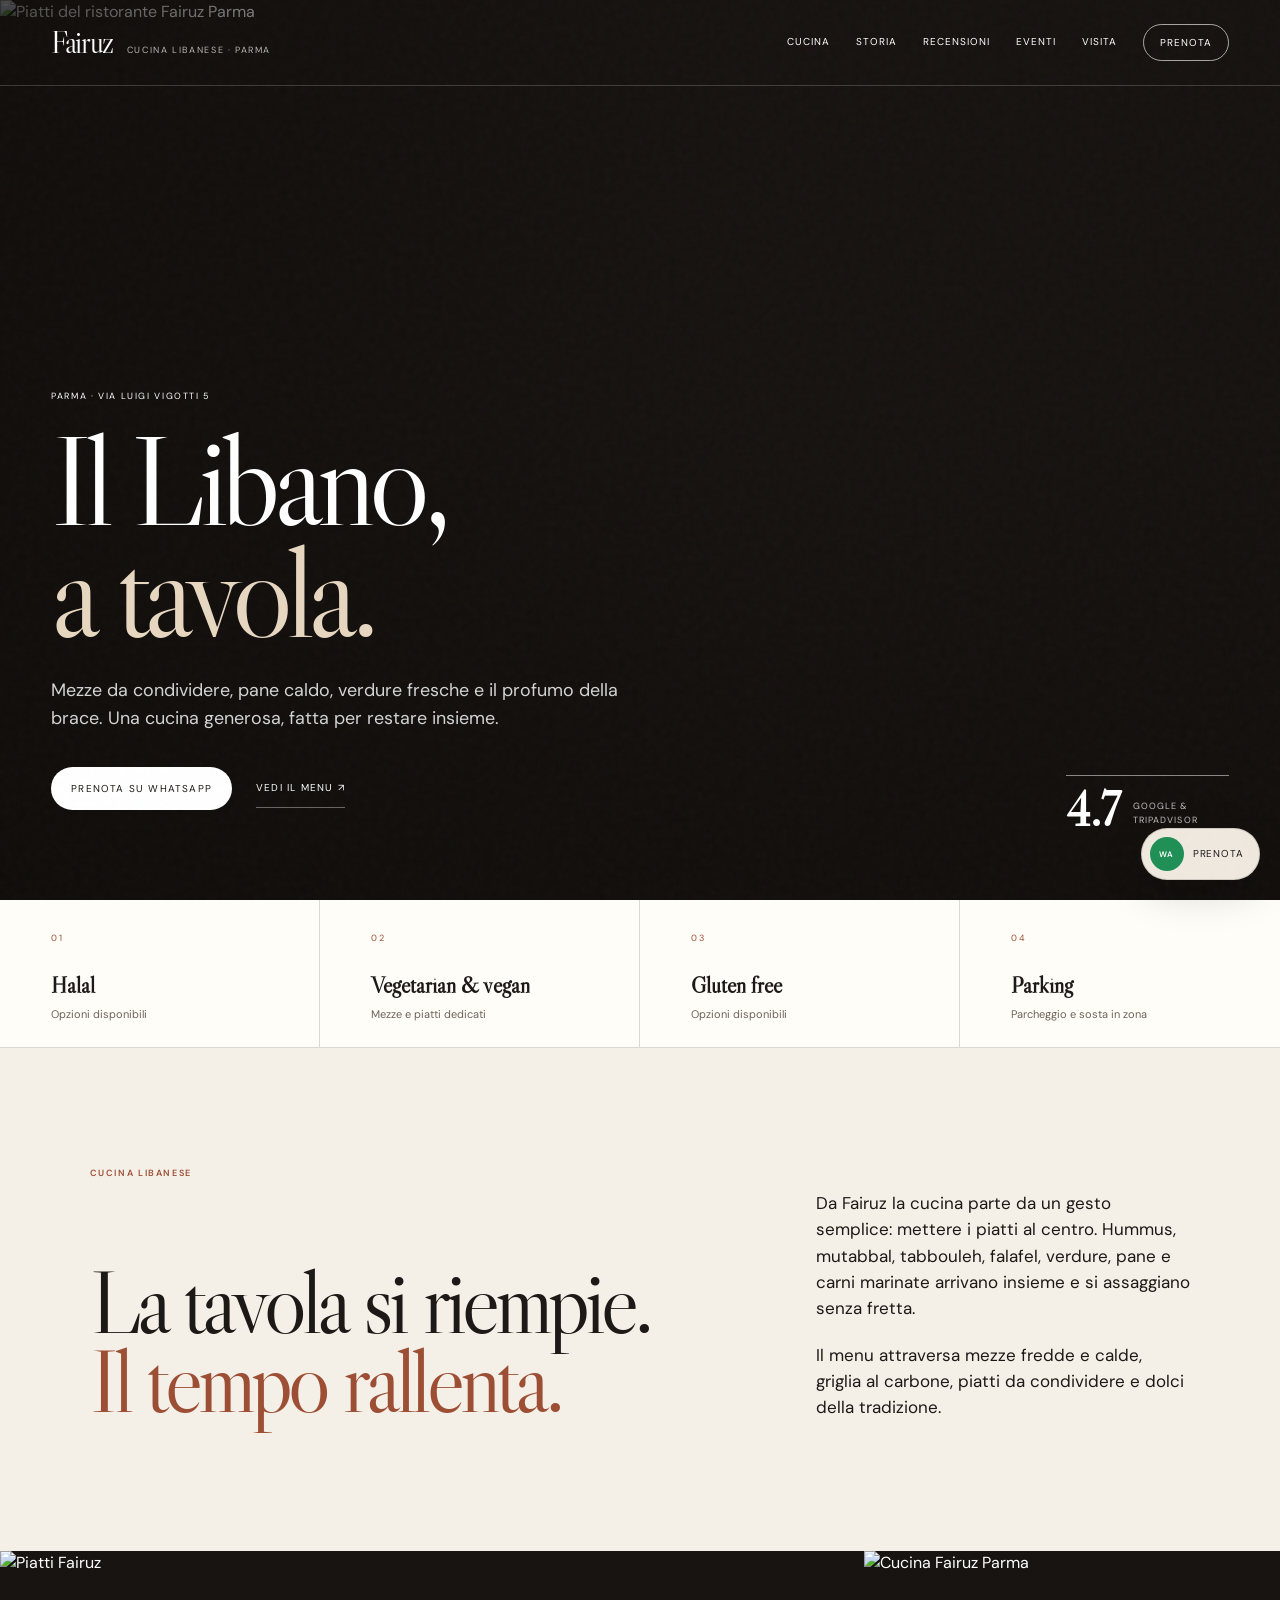
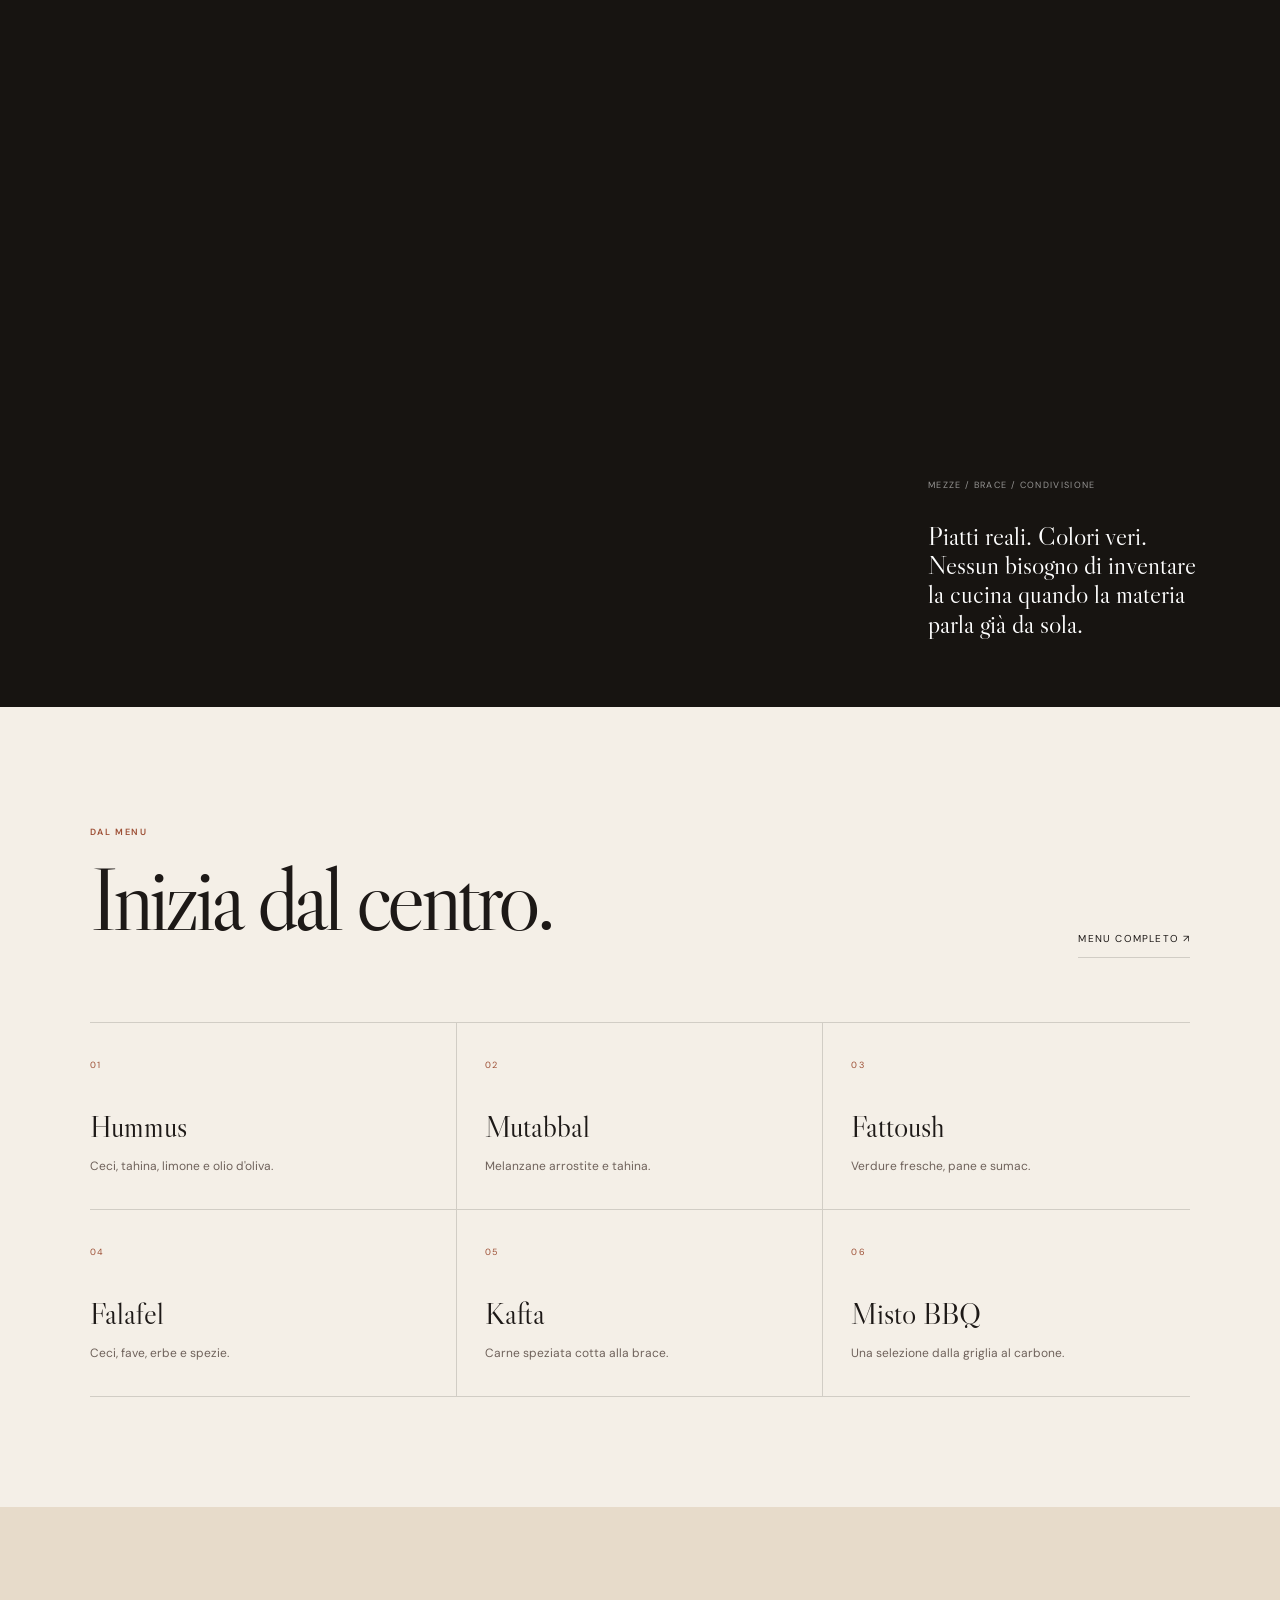
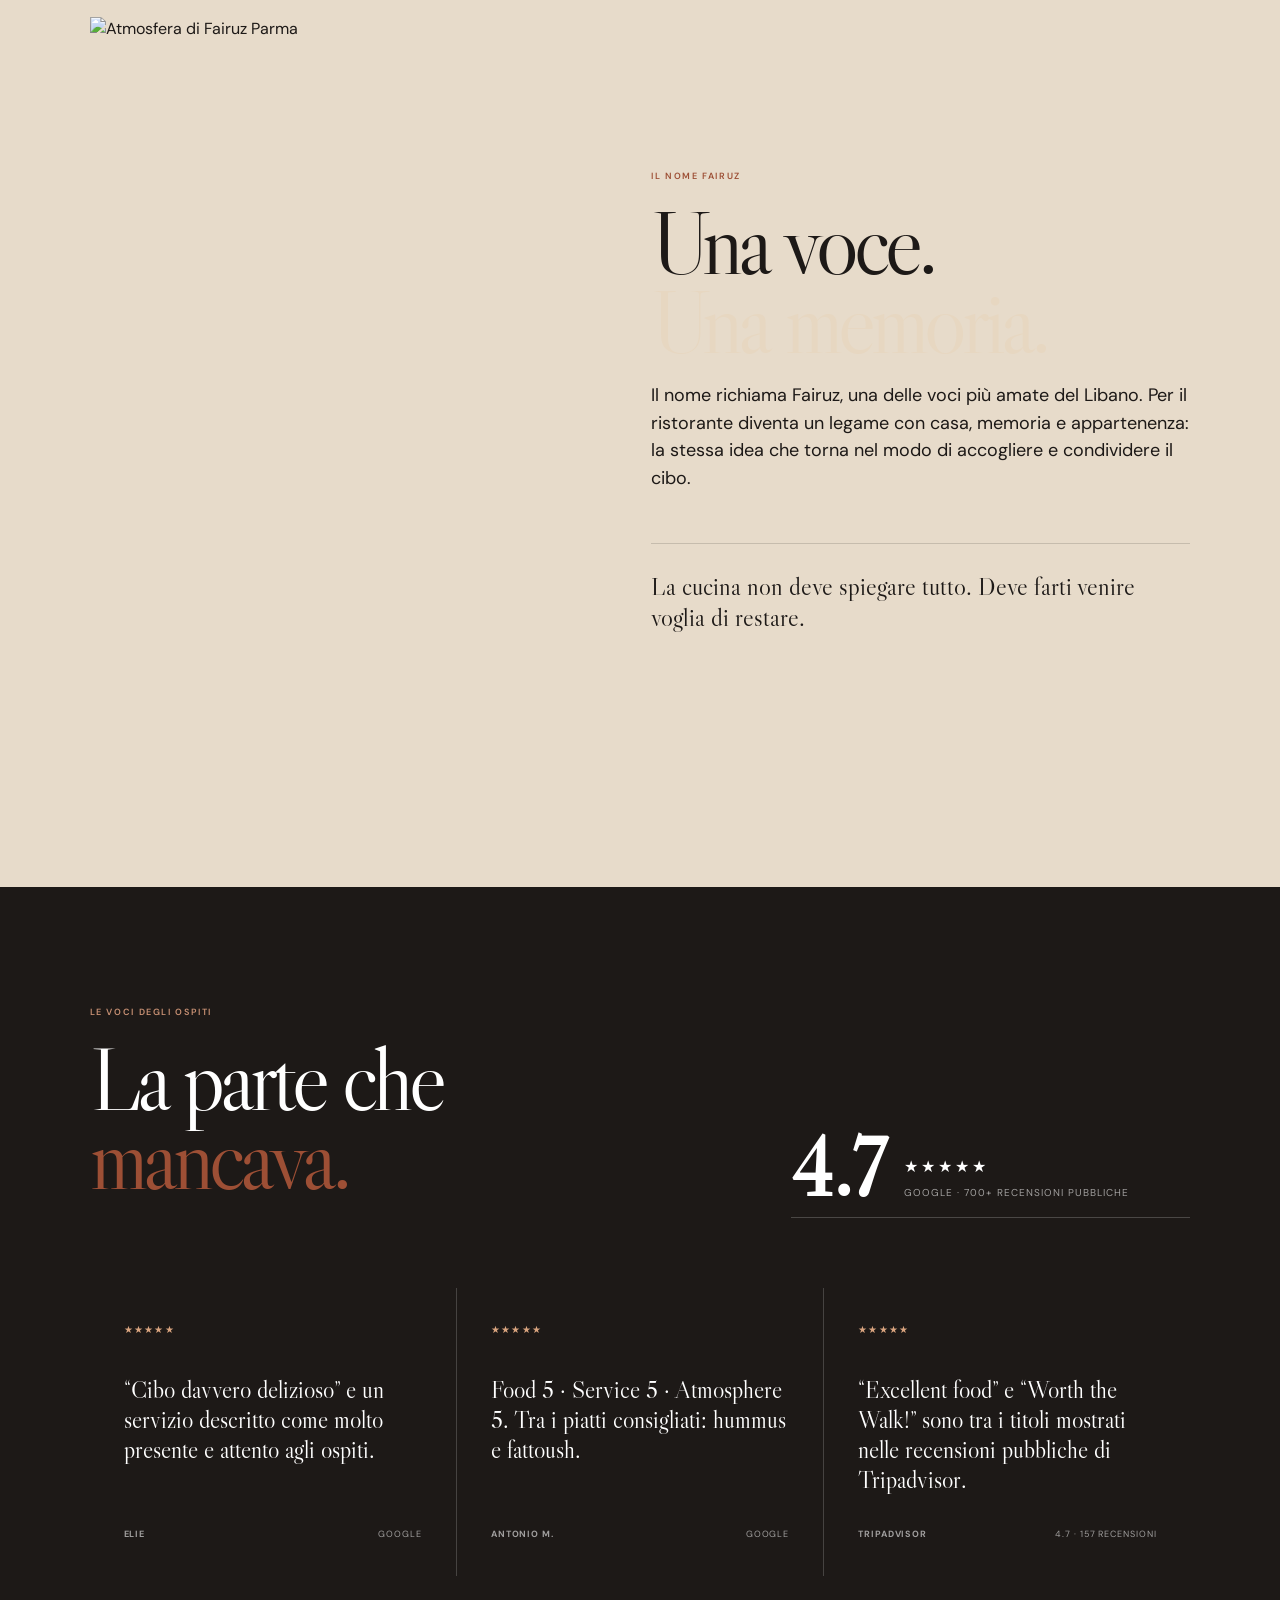
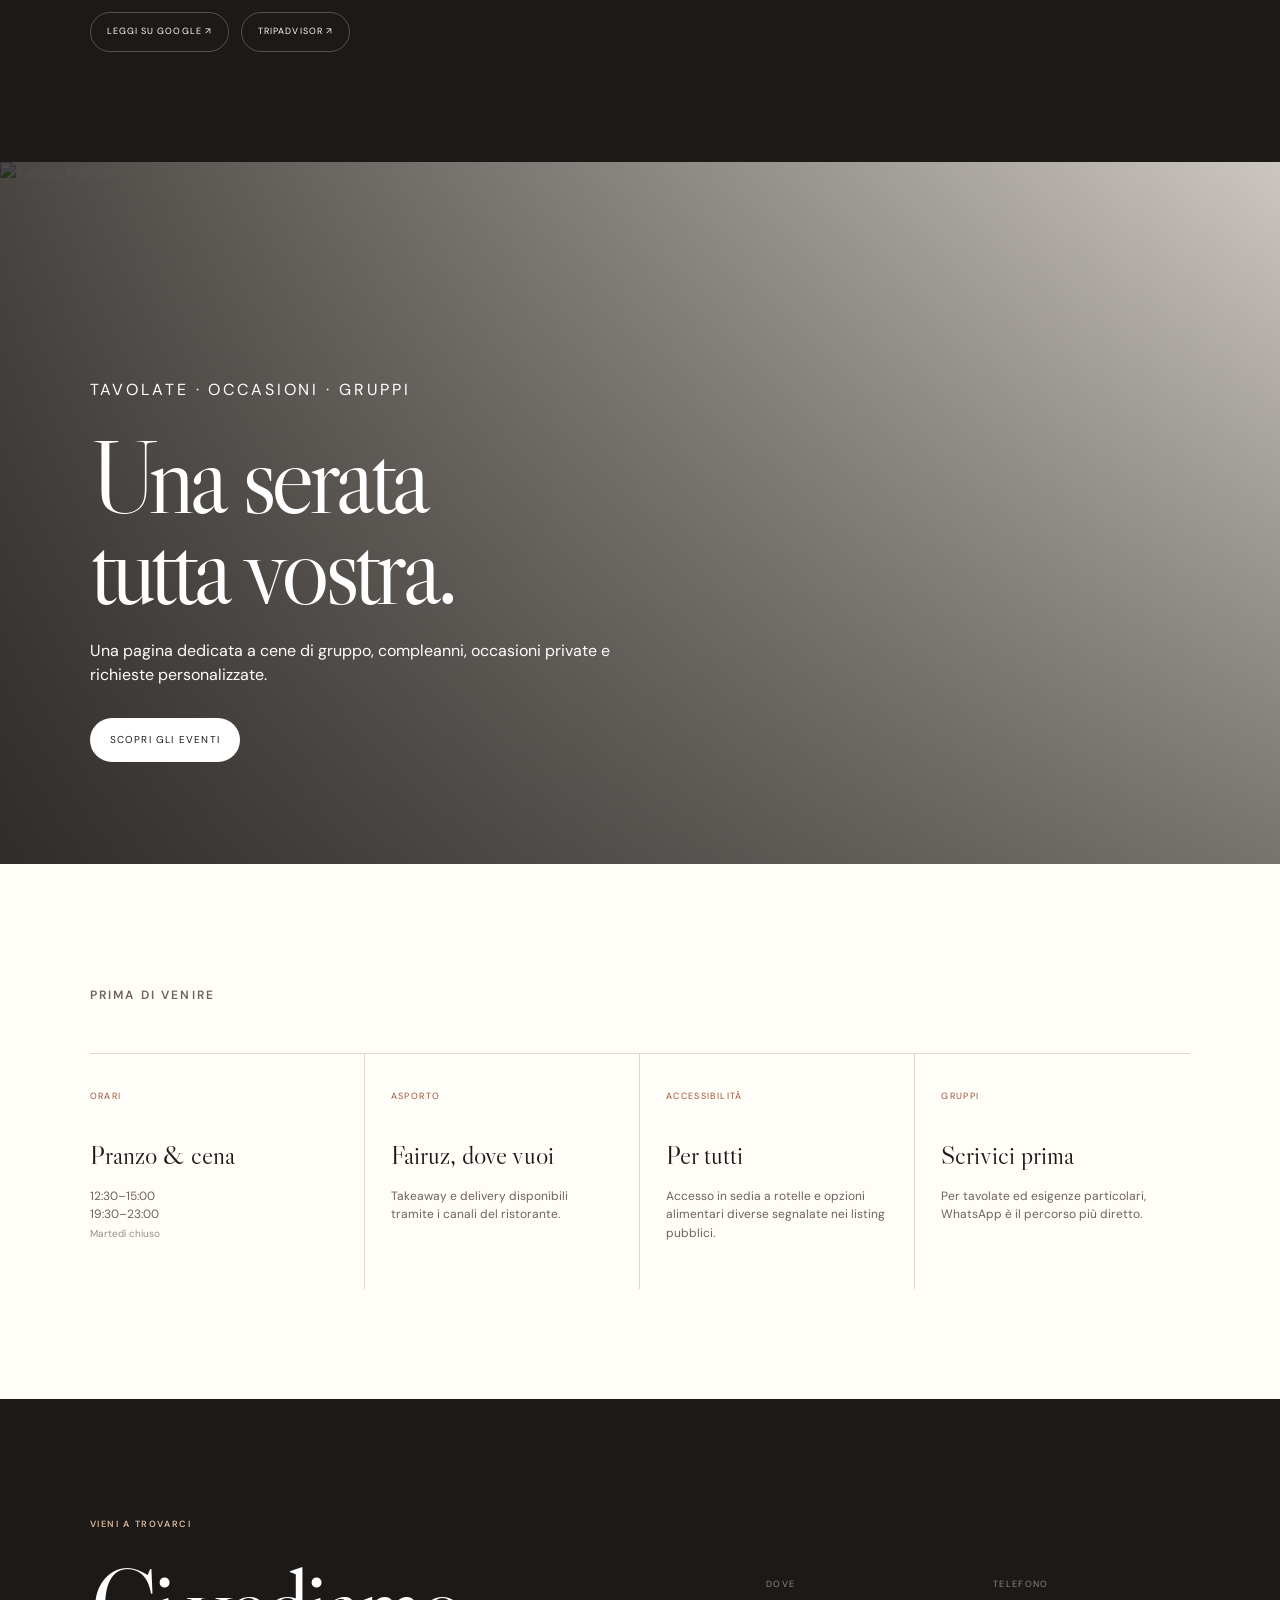
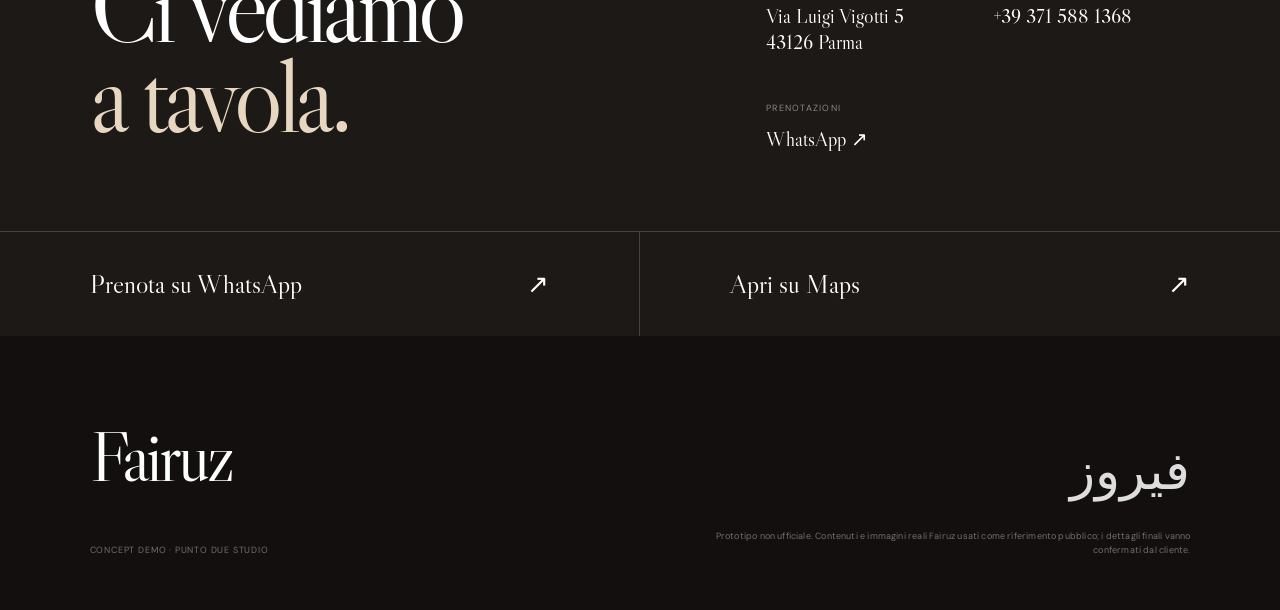
==== index.html @ 20b19a63 "Redesign Fairuz demo with real imagery, reviews and events" ====
<!doctype html>
<html lang="it">
<head>
  <meta charset="utf-8">
  <meta name="viewport" content="width=device-width, initial-scale=1">
  <meta name="theme-color" content="#1d1917">
  <meta name="description" content="Fairuz Parma — cucina libanese, mezze, griglia al carbone e ospitalità.">
  <title>Fairuz Parma — Cucina libanese</title>
  <link rel="preconnect" href="https://fonts.googleapis.com">
  <link rel="preconnect" href="https://fonts.gstatic.com" crossorigin>
  <link href="https://fonts.googleapis.com/css2?family=DM+Sans:wght@400;500;600&family=Libre+Caslon+Display&display=swap" rel="stylesheet">
  <link rel="stylesheet" href="styles.css">
</head>
<body>
  <div class="grain" aria-hidden="true"></div>

  <header class="site-header" id="top">
    <a class="brand" href="#top" aria-label="Fairuz Parma">
      <span class="brand-main">Fairuz</span>
      <span class="brand-sub">Cucina libanese · Parma</span>
    </a>
    <button class="menu-toggle" aria-label="Apri menu" aria-expanded="false"><span></span><span></span></button>
    <nav class="nav">
      <a href="#cucina">Cucina</a>
      <a href="#storia">Storia</a>
      <a href="#recensioni">Recensioni</a>
      <a href="events.html">Eventi</a>
      <a href="#visita">Visita</a>
      <a class="nav-cta" href="https://wa.me/393715881368?text=Ciao%20Fairuz%2C%20vorrei%20prenotare%20un%20tavolo." target="_blank" rel="noreferrer">Prenota</a>
    </nav>
  </header>

  <main>
    <section class="hero">
      <img class="hero-media" src="https://media.base44.com/images/public/user_6a6383826b1a44af8ee04fff/e6ecc8123_SPG202602_DSC9038.jpg" alt="Piatti del ristorante Fairuz Parma">
      <div class="hero-shade"></div>
      <div class="hero-content">
        <p class="eyebrow reveal">PARMA · VIA LUIGI VIGOTTI 5</p>
        <h1 class="reveal delay-1">Il Libano,<br><em>a tavola.</em></h1>
        <p class="hero-copy reveal delay-2">Mezze da condividere, pane caldo, verdure fresche e il profumo della brace. Una cucina generosa, fatta per restare insieme.</p>
        <div class="hero-actions reveal delay-3">
          <a class="button button-light" href="https://wa.me/393715881368?text=Ciao%20Fairuz%2C%20vorrei%20prenotare%20un%20tavolo." target="_blank" rel="noreferrer">Prenota su WhatsApp</a>
          <a class="text-link" href="https://menu.menumal.com/fairuz" target="_blank" rel="noreferrer">Vedi il menu <span>↗</span></a>
        </div>
      </div>
      <div class="hero-badge reveal delay-2">
        <strong>4.7</strong>
        <span>Google & Tripadvisor</span>
      </div>
    </section>

    <section class="quick-facts" aria-label="Informazioni rapide">
      <div><span class="fact-kicker">01</span><strong>Halal</strong><p>Opzioni disponibili</p></div>
      <div><span class="fact-kicker">02</span><strong>Vegetarian & vegan</strong><p>Mezze e piatti dedicati</p></div>
      <div><span class="fact-kicker">03</span><strong>Gluten free</strong><p>Opzioni disponibili</p></div>
      <div><span class="fact-kicker">04</span><strong>Parking</strong><p>Parcheggio e sosta in zona</p></div>
    </section>

    <section class="intro section" id="cucina">
      <p class="section-kicker reveal">CUCINA LIBANESE</p>
      <div class="intro-grid">
        <h2 class="reveal">La tavola si riempie.<br><em>Il tempo rallenta.</em></h2>
        <div class="body-copy reveal delay-1">
          <p>Da Fairuz la cucina parte da un gesto semplice: mettere i piatti al centro. Hummus, mutabbal, tabbouleh, falafel, verdure, pane e carni marinate arrivano insieme e si assaggiano senza fretta.</p>
          <p>Il menu attraversa mezze fredde e calde, griglia al carbone, piatti da condividere e dolci della tradizione.</p>
        </div>
      </div>
    </section>

    <section class="real-gallery">
      <figure class="gallery-large reveal"><img src="https://media.base44.com/images/public/6a747359c5a9167612449ea1/b9fe9fc3a__DSC0427copia.jpg/v1/fill/w_2048" alt="Piatti Fairuz" loading="lazy"></figure>
      <figure class="gallery-small reveal delay-1"><img src="https://media.base44.com/images/public/user_6a6383826b1a44af8ee04fff/991b0d781_SPG202602_DSC8549.jpg/v1/fill/w_2048" alt="Cucina Fairuz Parma" loading="lazy"></figure>
      <div class="gallery-copy reveal delay-2">
        <span>MEZZE / BRACE / CONDIVISIONE</span>
        <p>Piatti reali. Colori veri. Nessun bisogno di inventare la cucina quando la materia parla già da sola.</p>
      </div>
    </section>

    <section class="menu-preview section">
      <div class="section-head">
        <div>
          <p class="section-kicker reveal">DAL MENU</p>
          <h2 class="reveal">Inizia dal centro.</h2>
        </div>
        <a class="text-link dark reveal" href="https://menu.menumal.com/fairuz" target="_blank" rel="noreferrer">Menu completo <span>↗</span></a>
      </div>
      <div class="menu-grid reveal">
        <article><span>01</span><h3>Hummus</h3><p>Ceci, tahina, limone e olio d'oliva.</p></article>
        <article><span>02</span><h3>Mutabbal</h3><p>Melanzane arrostite e tahina.</p></article>
        <article><span>03</span><h3>Fattoush</h3><p>Verdure fresche, pane e sumac.</p></article>
        <article><span>04</span><h3>Falafel</h3><p>Ceci, fave, erbe e spezie.</p></article>
        <article><span>05</span><h3>Kafta</h3><p>Carne speziata cotta alla brace.</p></article>
        <article><span>06</span><h3>Misto BBQ</h3><p>Una selezione dalla griglia al carbone.</p></article>
      </div>
    </section>

    <section class="story section" id="storia">
      <div class="story-media reveal">
        <img src="https://media.base44.com/images/public/6a747359c5a9167612449ea1/d10f28a28__DSC0462copia.jpg/v1/fill/w_2048" alt="Atmosfera di Fairuz Parma" loading="lazy">
      </div>
      <div class="story-copy">
        <p class="section-kicker reveal">IL NOME FAIRUZ</p>
        <h2 class="reveal">Una voce.<br><em>Una memoria.</em></h2>
        <p class="reveal delay-1">Il nome richiama Fairuz, una delle voci più amate del Libano. Per il ristorante diventa un legame con casa, memoria e appartenenza: la stessa idea che torna nel modo di accogliere e condividere il cibo.</p>
        <blockquote class="reveal delay-2">La cucina non deve spiegare tutto. Deve farti venire voglia di restare.</blockquote>
      </div>
    </section>

    <section class="reviews section" id="recensioni">
      <div class="reviews-top">
        <div>
          <p class="section-kicker reveal">LE VOCI DEGLI OSPITI</p>
          <h2 class="reveal">La parte che<br><em>mancava.</em></h2>
        </div>
        <div class="rating-block reveal delay-1">
          <strong>4.7</strong>
          <div><span>★★★★★</span><p>Google · 700+ recensioni pubbliche</p></div>
        </div>
      </div>

      <div class="review-grid">
        <article class="review-card reveal">
          <div class="stars">★★★★★</div>
          <p>“Cibo davvero delizioso” e un servizio descritto come molto presente e attento agli ospiti.</p>
          <footer><strong>Elie</strong><span>Google</span></footer>
        </article>
        <article class="review-card reveal delay-1">
          <div class="stars">★★★★★</div>
          <p>Food 5 · Service 5 · Atmosphere 5. Tra i piatti consigliati: hummus e fattoush.</p>
          <footer><strong>Antonio M.</strong><span>Google</span></footer>
        </article>
        <article class="review-card reveal delay-2">
          <div class="stars">★★★★★</div>
          <p>“Excellent food” e “Worth the Walk!” sono tra i titoli mostrati nelle recensioni pubbliche di Tripadvisor.</p>
          <footer><strong>Tripadvisor</strong><span>4.7 · 157 recensioni</span></footer>
        </article>
      </div>

      <div class="reviews-links reveal">
        <a href="https://www.google.com/maps/search/?api=1&query=Fairuz+Parma" target="_blank" rel="noreferrer">Leggi su Google <span>↗</span></a>
        <a href="https://www.tripadvisor.com/Restaurant_Review-g187804-d23611904-Reviews-Fairuz_Parma-Parma_Province_of_Parma_Emilia_Romagna.html" target="_blank" rel="noreferrer">Tripadvisor <span>↗</span></a>
      </div>
    </section>

    <section class="events-teaser">
      <img src="https://media.base44.com/images/public/user_6a6383826b1a44af8ee04fff/df1202878_SPG202602_DSC8657.jpg/v1/fill/w_2048" alt="Tavola Fairuz" loading="lazy">
      <div class="events-overlay"></div>
      <div class="events-copy reveal">
        <p class="eyebrow">TAVOLATE · OCCASIONI · GRUPPI</p>
        <h2>Una serata<br>tutta vostra.</h2>
        <p>Una pagina dedicata a cene di gruppo, compleanni, occasioni private e richieste personalizzate.</p>
        <a class="button button-light" href="events.html">Scopri gli eventi</a>
      </div>
    </section>

    <section class="utility section">
      <p class="section-kicker reveal">PRIMA DI VENIRE</p>
      <div class="utility-grid">
        <article class="reveal"><span>ORARI</span><h3>Pranzo & cena</h3><p>12:30–15:00<br>19:30–23:00<br><small>Martedì chiuso</small></p></article>
        <article class="reveal delay-1"><span>ASPORTO</span><h3>Fairuz, dove vuoi</h3><p>Takeaway e delivery disponibili tramite i canali del ristorante.</p></article>
        <article class="reveal delay-2"><span>ACCESSIBILITÀ</span><h3>Per tutti</h3><p>Accesso in sedia a rotelle e opzioni alimentari diverse segnalate nei listing pubblici.</p></article>
        <article class="reveal delay-3"><span>GRUPPI</span><h3>Scrivici prima</h3><p>Per tavolate ed esigenze particolari, WhatsApp è il percorso più diretto.</p></article>
      </div>
    </section>

    <section class="visit" id="visita">
      <div class="visit-top section">
        <p class="section-kicker light reveal">VIENI A TROVARCI</p>
        <div class="visit-grid">
          <h2 class="reveal">Ci vediamo<br><em>a tavola.</em></h2>
          <div class="visit-details reveal delay-1">
            <div><span>DOVE</span><p>Via Luigi Vigotti 5<br>43126 Parma</p></div>
            <div><span>TELEFONO</span><p><a href="tel:+393715881368">+39 371 588 1368</a></p></div>
            <div><span>PRENOTAZIONI</span><p><a href="https://wa.me/393715881368?text=Ciao%20Fairuz%2C%20vorrei%20prenotare%20un%20tavolo." target="_blank" rel="noreferrer">WhatsApp ↗</a></p></div>
          </div>
        </div>
      </div>
      <div class="visit-actions">
        <a href="https://wa.me/393715881368?text=Ciao%20Fairuz%2C%20vorrei%20prenotare%20un%20tavolo." target="_blank" rel="noreferrer"><span>Prenota su WhatsApp</span><span class="arrow">↗</span></a>
        <a href="https://www.google.com/maps/search/?api=1&query=Fairuz+Via+Luigi+Vigotti+5+Parma" target="_blank" rel="noreferrer"><span>Apri su Maps</span><span class="arrow">↗</span></a>
      </div>
    </section>
  </main>

  <footer class="footer">
    <div class="footer-brand">Fairuz</div>
    <div class="footer-arabic">فيروز</div>
    <p>Concept demo · Punto Due Studio</p>
    <p class="prototype-note">Prototipo non ufficiale. Contenuti e immagini reali Fairuz usati come riferimento pubblico; i dettagli finali vanno confermati dal cliente.</p>
  </footer>

  <a class="wa-float" href="https://wa.me/393715881368?text=Ciao%20Fairuz%2C%20vorrei%20prenotare%20un%20tavolo." target="_blank" rel="noreferrer" aria-label="Prenota su WhatsApp">
    <span class="wa-dot">WA</span><span>Prenota</span>
  </a>

  <script src="script.js"></script>
</body>
</html>
---- styles.css ----
:root{
  --ink:#1d1917;
  --ink-soft:#39312d;
  --paper:#f4efe7;
  --warm:#e7dbca;
  --clay:#9d4f35;
  --olive:#66705a;
  --white:#fffdf8;
  --line:rgba(29,25,23,.16);
  --serif:"Libre Caslon Display",Georgia,serif;
  --sans:"DM Sans",Arial,sans-serif
}
*{box-sizing:border-box}
html{scroll-behavior:smooth}
body{margin:0;background:var(--paper);color:var(--ink);font-family:var(--sans);font-size:16px;line-height:1.55;overflow-x:hidden}
a{color:inherit;text-decoration:none}
img{width:100%;display:block}
button{font:inherit}
::selection{background:var(--clay);color:#fff}
.grain{position:fixed;inset:0;pointer-events:none;z-index:99;opacity:.026;background-image:url("data:image/svg+xml,%3Csvg viewBox='0 0 150 150' xmlns='http://www.w3.org/2000/svg'%3E%3Cfilter id='n'%3E%3CfeTurbulence type='fractalNoise' baseFrequency='.85' numOctaves='4' stitchTiles='stitch'/%3E%3C/filter%3E%3Crect width='100%25' height='100%25' filter='url(%23n)'/%3E%3C/svg%3E")}
.site-header{position:absolute;top:0;left:0;right:0;z-index:30;height:86px;padding:0 4vw;display:flex;align-items:center;justify-content:space-between;color:#fff;border-bottom:1px solid rgba(255,255,255,.18);transition:.3s}
.site-header.scrolled{position:fixed;background:rgba(29,25,23,.94);backdrop-filter:blur(14px)}
.brand{display:flex;gap:14px;align-items:baseline}
.brand-main{font-family:var(--serif);font-size:31px;letter-spacing:-.045em}
.brand-sub,.eyebrow,.section-kicker,.fact-kicker{font-size:9px;text-transform:uppercase;letter-spacing:.18em}
.brand-sub{opacity:.7}
.nav{display:flex;gap:26px;align-items:center;font-size:10px;text-transform:uppercase;letter-spacing:.1em}
.nav a:not(.nav-cta){padding:8px 0;border-bottom:1px solid transparent}
.nav a:not(.nav-cta):hover{border-color:currentColor}
.nav-cta{border:1px solid rgba(255,255,255,.62);padding:10px 16px;border-radius:100px}
.nav-cta:hover{background:#fff;color:var(--ink)}
.menu-toggle{display:none;position:relative;width:40px;height:40px;border:0;background:none;color:#fff}
.menu-toggle span{position:absolute;left:9px;width:22px;height:1px;background:currentColor;transition:.25s}
.menu-toggle span:first-child{top:16px}.menu-toggle span:last-child{top:23px}
.hero,.event-hero{position:relative;min-height:100svh;color:#fff;overflow:hidden;display:flex;align-items:flex-end;background:#181412}
.hero-media{position:absolute;inset:0;width:100%;height:100%;object-fit:cover}
.hero-shade{position:absolute;inset:0;background:linear-gradient(90deg,rgba(15,12,10,.74),rgba(15,12,10,.15) 60%,rgba(15,12,10,.25)),linear-gradient(0deg,rgba(15,12,10,.58),transparent 55%)}
.hero-content{position:relative;z-index:2;padding:170px 4vw 10vh;max-width:900px}
.hero h1,.event-hero h1,.intro h2,.menu-preview h2,.story h2,.reviews h2,.events-copy h2,.visit h2,.event-intro h2{font-family:var(--serif);font-weight:400;letter-spacing:-.055em;line-height:.88;margin:20px 0}
.hero h1,.event-hero h1{font-size:clamp(72px,10vw,160px)}
.hero h1 em,.event-hero h1 em,.intro h2 em,.story h2 em,.reviews h2 em,.visit h2 em,.event-intro h2 em{font-style:normal;color:#e7d7c1}
.hero-copy{max-width:580px;font-size:clamp(17px,1.4vw,22px);color:rgba(255,255,255,.82);margin:28px 0 34px}
.hero-actions{display:flex;gap:24px;align-items:center}
.button{display:inline-flex;justify-content:center;align-items:center;padding:14px 20px;border-radius:100px;font-size:10px;text-transform:uppercase;letter-spacing:.12em}
.button-light{background:#fff;color:var(--ink)}
.text-link{font-size:10px;text-transform:uppercase;letter-spacing:.12em;border-bottom:1px solid rgba(255,255,255,.36);padding:11px 0}
.text-link.dark{border-color:var(--line)}
.hero-badge{position:absolute;z-index:3;right:4vw;bottom:8vh;display:flex;align-items:end;gap:12px;border-top:1px solid rgba(255,255,255,.5);padding-top:14px}
.hero-badge strong{font-family:var(--serif);font-size:48px;line-height:.8}.hero-badge span{font-size:9px;letter-spacing:.12em;text-transform:uppercase;max-width:96px;opacity:.75}
.quick-facts{display:grid;grid-template-columns:repeat(4,1fr);background:var(--white);border-bottom:1px solid var(--line)}
.quick-facts>div{padding:24px 4vw;border-right:1px solid var(--line)}
.quick-facts>div:last-child{border-right:0}
.quick-facts strong{display:block;font-family:var(--serif);font-size:22px;margin-top:20px}.quick-facts p{margin:3px 0 0;font-size:11px;color:#6e625a}
.fact-kicker{color:var(--clay)}
.section{padding:110px 7vw}
.section-kicker{color:var(--clay);font-weight:600}
.intro-grid{display:grid;grid-template-columns:1.25fr .75fr;gap:8vw;align-items:end}
.intro h2,.menu-preview h2,.story h2,.reviews h2,.event-intro h2{font-size:clamp(54px,7vw,108px)}
.intro h2 em,.reviews h2 em,.event-intro h2 em{color:var(--clay)}
.body-copy{max-width:510px;font-size:17px}.body-copy p{margin:0 0 20px}
.real-gallery{display:grid;grid-template-columns:1.35fr .65fr;background:#171411;color:#fff;min-height:84vh}
.real-gallery figure{margin:0;overflow:hidden}.real-gallery img{width:100%;height:100%;object-fit:cover}
.gallery-large{grid-row:1/3;min-height:84vh}.gallery-small{min-height:52vh}
.gallery-copy{padding:42px 5vw;align-self:end}.gallery-copy span{font-size:9px;letter-spacing:.15em;opacity:.55}.gallery-copy p{font-family:var(--serif);font-size:26px;line-height:1.12;max-width:480px}
.section-head{display:flex;justify-content:space-between;gap:40px;align-items:end}
.menu-grid{margin-top:64px;display:grid;grid-template-columns:repeat(3,1fr);border-top:1px solid var(--line)}
.menu-grid article{padding:28px 28px 34px 0;border-bottom:1px solid var(--line);border-right:1px solid var(--line)}
.menu-grid article:nth-child(3n+2),.menu-grid article:nth-child(3n+3){padding-left:28px}.menu-grid article:nth-child(3n){border-right:0}
.menu-grid span{font-size:9px;color:var(--clay);letter-spacing:.12em}.menu-grid h3{font-family:var(--serif);font-weight:400;font-size:30px;margin:28px 0 6px}.menu-grid p{font-size:12px;color:#6f625b;margin:0}
.story{background:var(--warm);display:grid;grid-template-columns:.92fr 1.08fr;gap:8vw;align-items:center}
.story-media{height:min(68vw,760px);overflow:hidden}.story-media img{height:100%;object-fit:cover}
.story-copy{max-width:620px}.story-copy>p:not(.section-kicker){font-size:18px}
.story blockquote{border-top:1px solid var(--line);padding-top:28px;margin:50px 0 0;font-family:var(--serif);font-size:25px;line-height:1.22}
.reviews{background:var(--ink);color:#fff}
.reviews .section-kicker{color:#c99174}.reviews-top{display:grid;grid-template-columns:1.2fr .8fr;gap:8vw;align-items:end}
.rating-block{display:flex;gap:18px;align-items:end;padding-bottom:16px;border-bottom:1px solid rgba(255,255,255,.2)}
.rating-block>strong{font-family:var(--serif);font-size:82px;line-height:.8}.rating-block span{letter-spacing:.18em}.rating-block p{margin:5px 0 0;font-size:10px;text-transform:uppercase;letter-spacing:.1em;opacity:.58}
.review-grid{margin-top:70px;display:grid;grid-template-columns:repeat(3,1fr);gap:1px;background:rgba(255,255,255,.18)}
.review-card{background:var(--ink);padding:34px;min-height:280px;display:flex;flex-direction:column}
.stars{font-size:10px;letter-spacing:.13em;color:#d9a47f}.review-card>p{font-family:var(--serif);font-size:24px;line-height:1.24;margin:38px 0 auto}.review-card footer{display:flex;justify-content:space-between;gap:16px;margin-top:34px;font-size:9px;text-transform:uppercase;letter-spacing:.1em;opacity:.58}
.reviews-links{display:flex;gap:12px;margin-top:36px}.reviews-links a{border:1px solid rgba(255,255,255,.24);padding:12px 16px;border-radius:100px;font-size:9px;text-transform:uppercase;letter-spacing:.12em}
.events-teaser{position:relative;min-height:78vh;display:flex;align-items:flex-end;color:#fff;overflow:hidden}.events-teaser>img{position:absolute;inset:0;height:100%;object-fit:cover}.events-overlay{position:absolute;inset:0;background:linear-gradient(90deg,rgba(17,13,11,.75),rgba(17,13,11,.18)),linear-gradient(0deg,rgba(17,13,11,.45),transparent)}
.events-copy{position:relative;z-index:2;padding:8vw 7vw;max-width:740px}.events-copy h2{font-size:clamp(64px,8vw,122px)}.events-copy p{max-width:520px;font-size:16px;margin:26px 0 30px}
.utility{background:var(--white)}.utility-grid{display:grid;grid-template-columns:repeat(4,1fr);border-top:1px solid var(--line);margin-top:48px}
.utility article{padding:28px 26px 34px 0;border-right:1px solid var(--line)}.utility article+article{padding-left:26px}.utility article:last-child{border-right:0}
.utility article>span{font-size:9px;color:var(--clay);letter-spacing:.15em}.utility h3{font-family:var(--serif);font-size:26px;font-weight:400;margin:28px 0 8px}.utility p{font-size:12px;color:#6e625b}.utility small{opacity:.7}
.visit{background:var(--ink);color:#fff}.visit-top{padding-bottom:70px}.section-kicker.light{color:#d7b79c}
.visit-grid{display:grid;grid-template-columns:1.15fr .85fr;gap:8vw;align-items:end}.visit h2{font-size:clamp(60px,8vw,118px)}
.visit-details{display:grid;grid-template-columns:1fr 1fr;gap:30px}.visit-details div:last-child{grid-column:1/-1}
.visit-details span{font-size:9px;letter-spacing:.14em;opacity:.48}.visit-details p{font-family:var(--serif);font-size:20px;line-height:1.32;margin:8px 0}
.visit-actions{display:grid;grid-template-columns:1fr 1fr;border-top:1px solid rgba(255,255,255,.18)}
.visit-actions>a{padding:32px 7vw;display:flex;justify-content:space-between;align-items:center;font-family:var(--serif);font-size:26px;border-right:1px solid rgba(255,255,255,.18)}.visit-actions>a:last-child{border-right:0}.visit-actions>a:hover{background:var(--clay)}
.footer{background:#120f0e;color:#fff;padding:64px 7vw 52px;display:grid;grid-template-columns:1fr 1fr;gap:18px;align-items:end}.footer-brand{font-family:var(--serif);font-size:72px;letter-spacing:-.05em}.footer-arabic{text-align:right;font-size:52px;opacity:.86}.footer p{font-size:9px;letter-spacing:.09em;text-transform:uppercase;opacity:.4;margin:0}.prototype-note{text-align:right;max-width:520px;justify-self:end;text-transform:none!important;letter-spacing:.02em!important}
.wa-float{position:fixed;right:20px;bottom:20px;z-index:45;background:#efe9df;color:var(--ink);border:1px solid rgba(29,25,23,.15);border-radius:100px;padding:8px 15px 8px 8px;display:flex;align-items:center;gap:9px;box-shadow:0 12px 40px rgba(0,0,0,.17);font-size:10px;text-transform:uppercase;letter-spacing:.09em}.wa-dot{display:grid;place-items:center;width:34px;height:34px;border-radius:50%;background:#1f8f55;color:#fff;font-size:8px;font-weight:600}
.event-hero{min-height:92svh}.event-hero-content{position:relative;z-index:2;padding:170px 7vw 9vh;max-width:860px}.event-hero-content>p:not(.eyebrow){max-width:550px;font-size:18px;color:rgba(255,255,255,.78);margin:26px 0 30px}
.event-type-grid,.process-grid{display:grid;grid-template-columns:repeat(3,1fr);border-top:1px solid var(--line)}
.event-type-grid article,.process-grid>div{padding:34px 34px 44px 0;border-right:1px solid var(--line)}.event-type-grid article+article,.process-grid>div+div{padding-left:34px}.event-type-grid article:last-child,.process-grid>div:last-child{border-right:0}
.event-type-grid span,.process-grid span{font-size:9px;color:var(--clay);letter-spacing:.15em}.event-type-grid h3,.process-grid h3{font-family:var(--serif);font-weight:400;font-size:32px;margin:48px 0 10px}.event-type-grid p,.process-grid p{font-size:13px;color:#6e625b;max-width:300px}
.event-gallery{display:grid;grid-template-columns:1.1fr .9fr 1fr;min-height:70vh;background:#111}.event-gallery figure{margin:0;overflow:hidden}.event-gallery img{height:100%;object-fit:cover}
.event-big-cta{margin-top:70px;border-top:1px solid var(--line);border-bottom:1px solid var(--line);padding:28px 0;display:flex;justify-content:space-between;font-family:var(--serif);font-size:clamp(28px,4vw,56px)}
.compact .visit-actions{border-top:0}
.reveal{opacity:0;transform:translateY(22px);transition:opacity .8s cubic-bezier(.2,.8,.2,1),transform .8s cubic-bezier(.2,.8,.2,1)}.reveal.in{opacity:1;transform:none}.delay-1{transition-delay:.1s}.delay-2{transition-delay:.2s}.delay-3{transition-delay:.3s}

@media(max-width:900px){
  .site-header{height:74px;padding:0 20px}.brand-sub{display:none}.menu-toggle{display:block;z-index:42}
  .nav{position:fixed;inset:0;background:var(--ink);z-index:40;display:flex;flex-direction:column;align-items:flex-start;justify-content:center;padding:80px 26px;gap:24px;font-size:17px;transform:translateY(-100%);transition:.4s}.nav.open{transform:none}.nav-cta{border:0;padding:0;font-family:var(--serif);font-size:34px;text-transform:none;letter-spacing:-.03em;margin-top:18px}
  .menu-toggle.open span:first-child{top:20px;transform:rotate(45deg)}.menu-toggle.open span:last-child{top:20px;transform:rotate(-45deg)}
  .hero{min-height:92svh}.hero-media{object-position:58% center}.hero-shade{background:linear-gradient(0deg,rgba(15,12,10,.8),rgba(15,12,10,.1) 72%)}
  .hero-content{padding:140px 22px 80px}.hero h1,.event-hero h1{font-size:clamp(66px,19vw,98px)}.hero-copy{font-size:16px;max-width:92%}.hero-actions{align-items:flex-start;flex-direction:column;gap:10px}.hero-badge{display:none}
  .quick-facts{grid-template-columns:1fr 1fr}.quick-facts>div{padding:20px 22px;border-bottom:1px solid var(--line)}.quick-facts>div:nth-child(2n){border-right:0}
  .section{padding:82px 22px}.intro-grid,.story,.reviews-top,.visit-grid{grid-template-columns:1fr;gap:34px}.intro h2,.menu-preview h2,.story h2,.reviews h2,.event-intro h2{font-size:clamp(52px,15vw,80px)}
  .real-gallery{grid-template-columns:1fr;min-height:0}.gallery-large{min-height:72vh;grid-row:auto}.gallery-small{min-height:55vh}.gallery-copy{padding:34px 22px 50px}
  .section-head{align-items:flex-start;flex-direction:column}.menu-grid{grid-template-columns:1fr}.menu-grid article,.menu-grid article:nth-child(3n+2),.menu-grid article:nth-child(3n+3){padding:24px 0;border-right:0}
  .story-media{height:112vw;max-height:660px}.story-copy>p:not(.section-kicker){font-size:16px}
  .rating-block{margin-top:12px}.review-grid{grid-template-columns:1fr}.review-card{min-height:240px}.reviews-links{flex-wrap:wrap}
  .events-teaser{min-height:76vh}.events-copy{padding:80px 22px}.events-copy h2{font-size:clamp(60px,17vw,88px)}
  .utility-grid,.event-type-grid,.process-grid{grid-template-columns:1fr}.utility article,.utility article+article,.event-type-grid article,.event-type-grid article+article,.process-grid>div,.process-grid>div+div{padding:24px 0;border-right:0;border-bottom:1px solid var(--line)}
  .visit-details{grid-template-columns:1fr}.visit-details div:last-child{grid-column:auto}.visit-actions{grid-template-columns:1fr}.visit-actions>a{padding:26px 22px;border-right:0;border-bottom:1px solid rgba(255,255,255,.18);font-size:23px}
  .footer{grid-template-columns:1fr;padding:56px 22px 92px}.footer-brand{font-size:60px}.footer-arabic{text-align:left;font-size:44px}.prototype-note{text-align:left;justify-self:start}
  .wa-float{left:12px;right:12px;bottom:12px;justify-content:center;background:#1f8f55;color:#fff;border-color:transparent}.wa-dot{background:#fff;color:#1f8f55}
  .event-hero-content{padding:140px 22px 74px}.event-gallery{grid-template-columns:1fr;min-height:0}.event-gallery figure{height:66vw;min-height:300px}
}
@media(prefers-reduced-motion:reduce){html{scroll-behavior:auto}.reveal{opacity:1;transform:none;transition:none}}
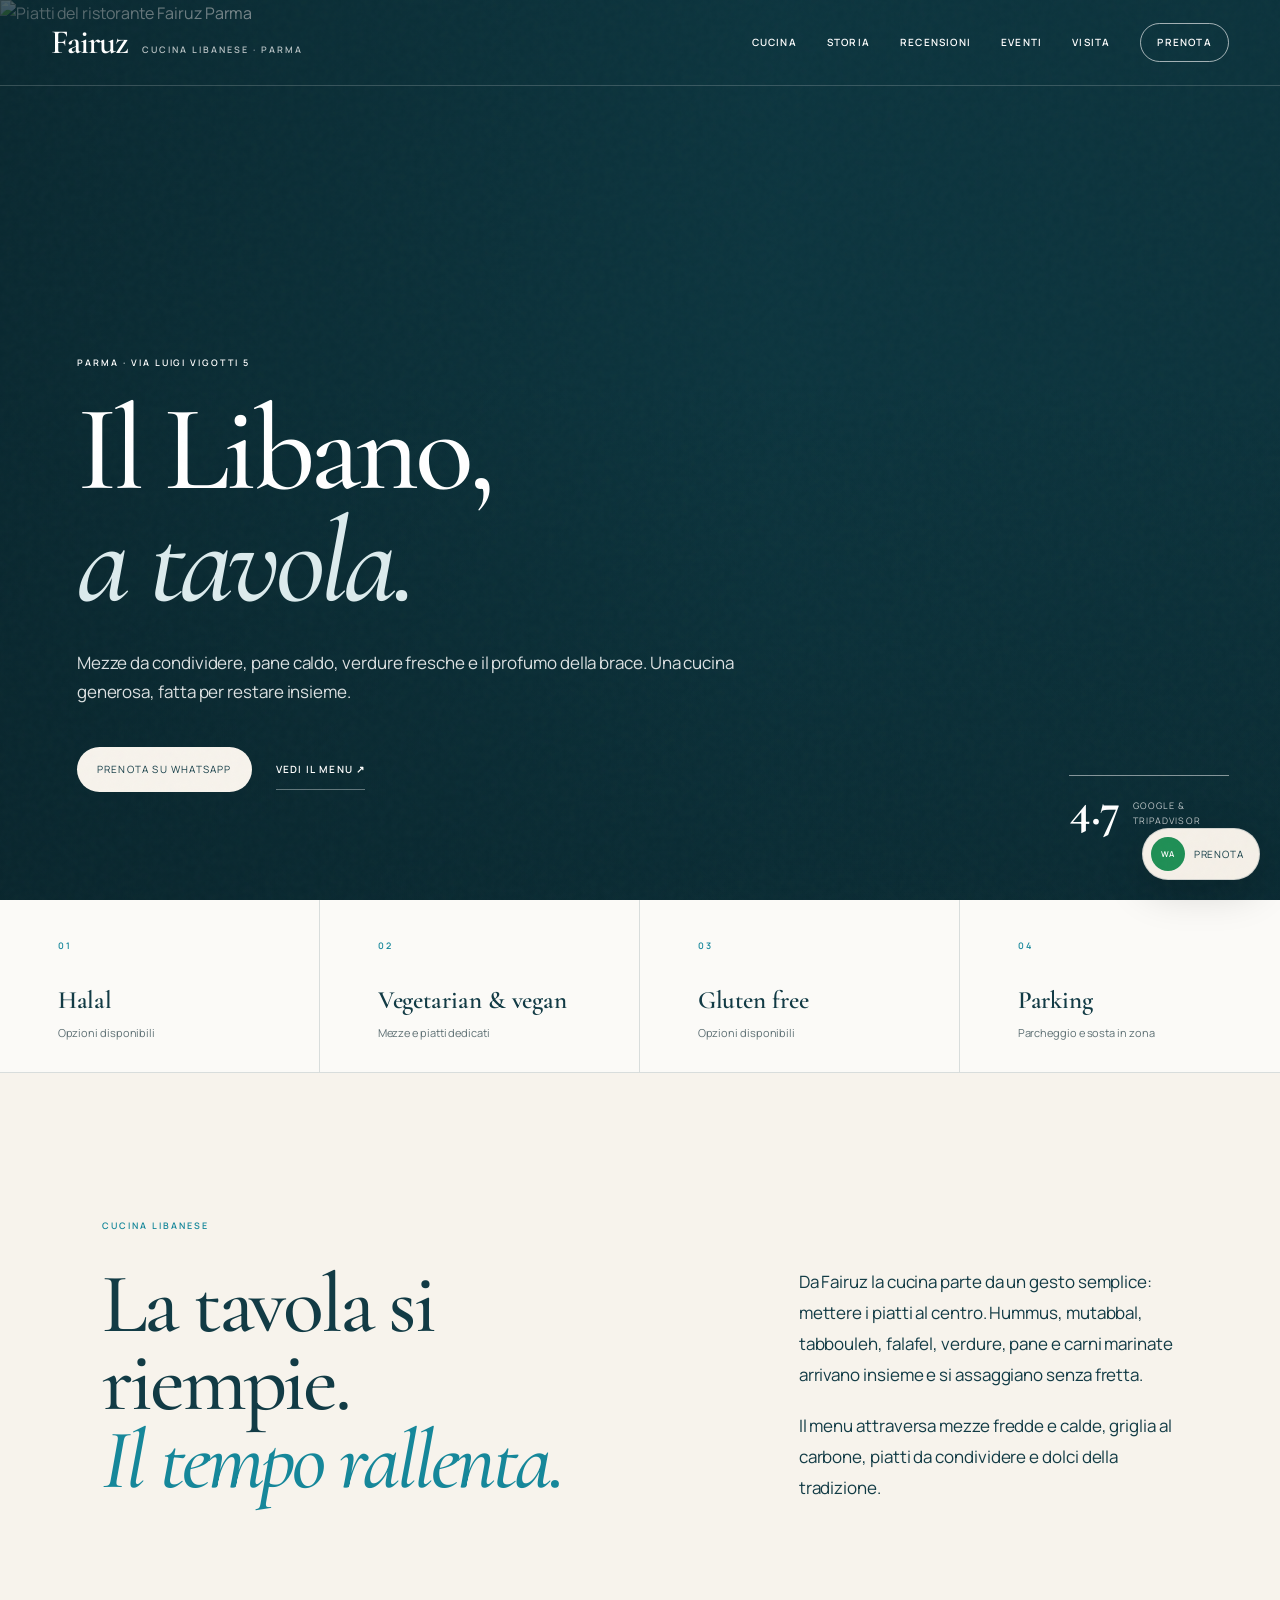
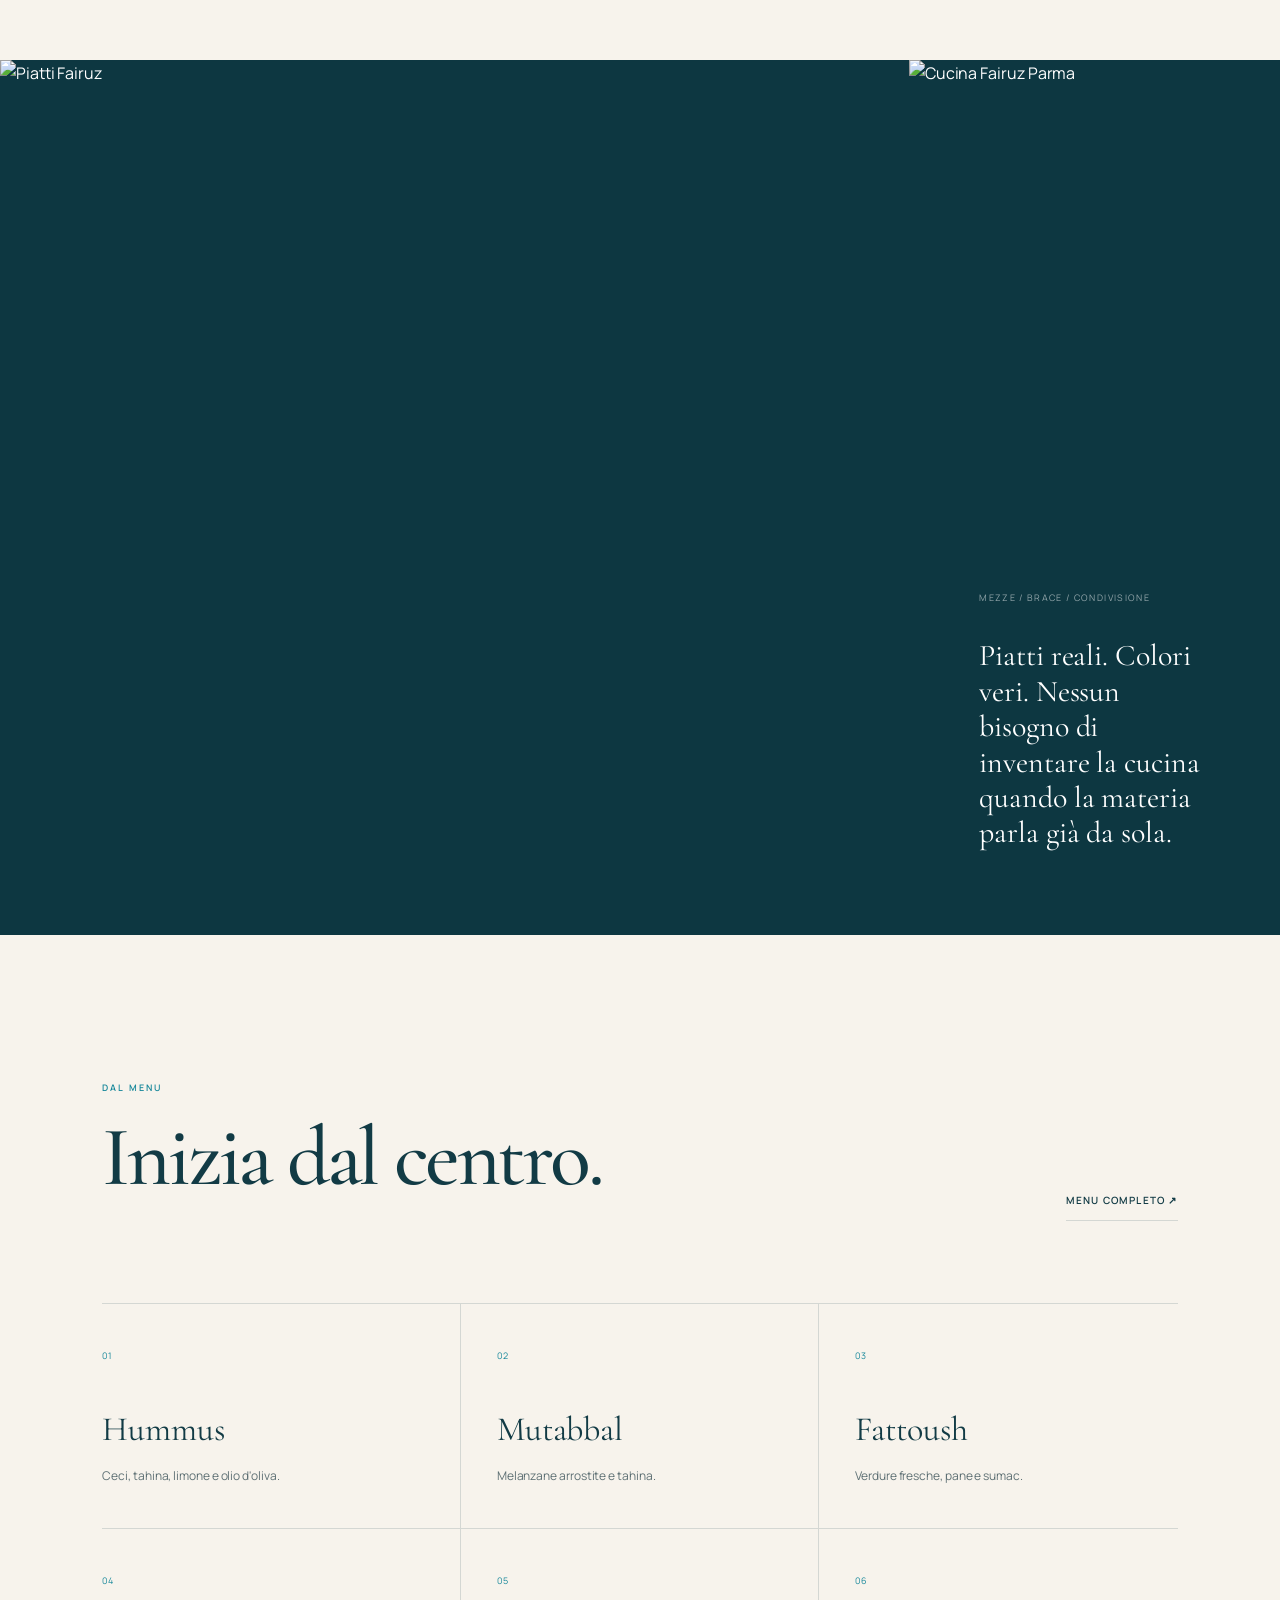
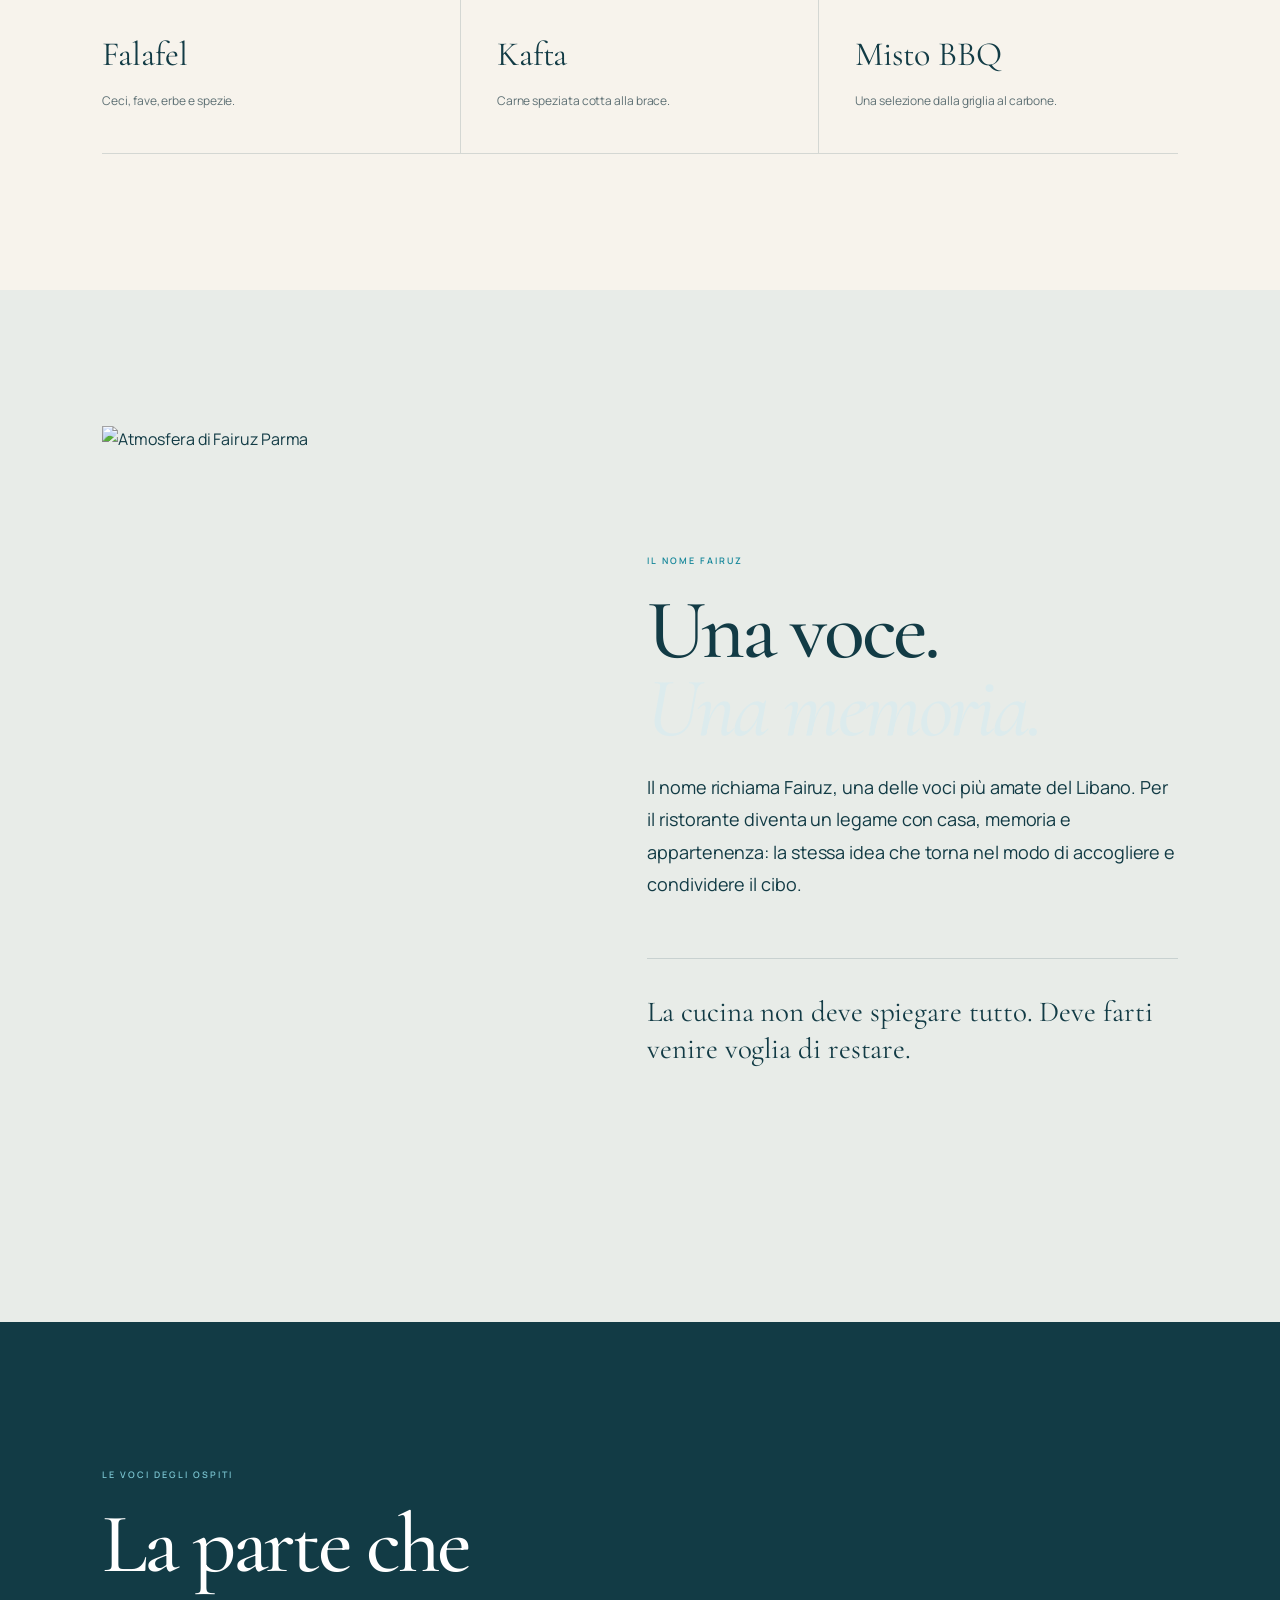
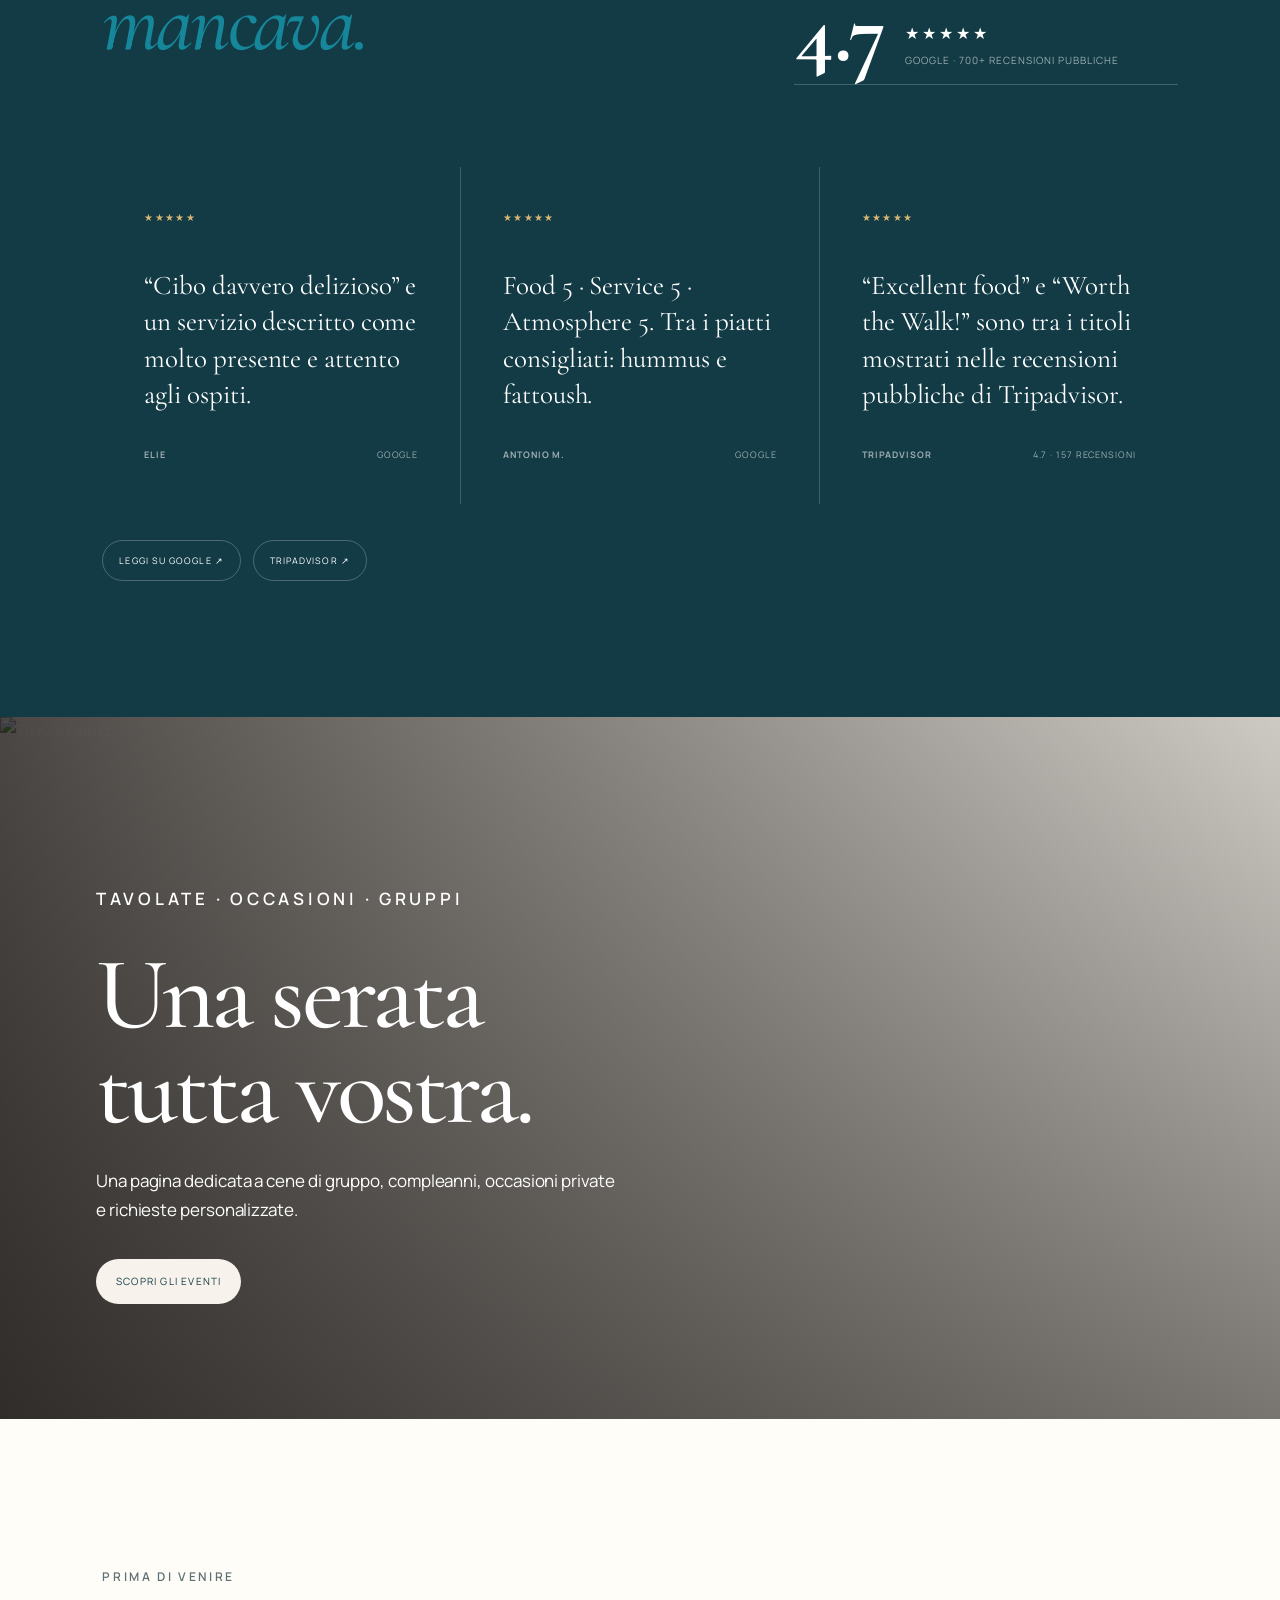
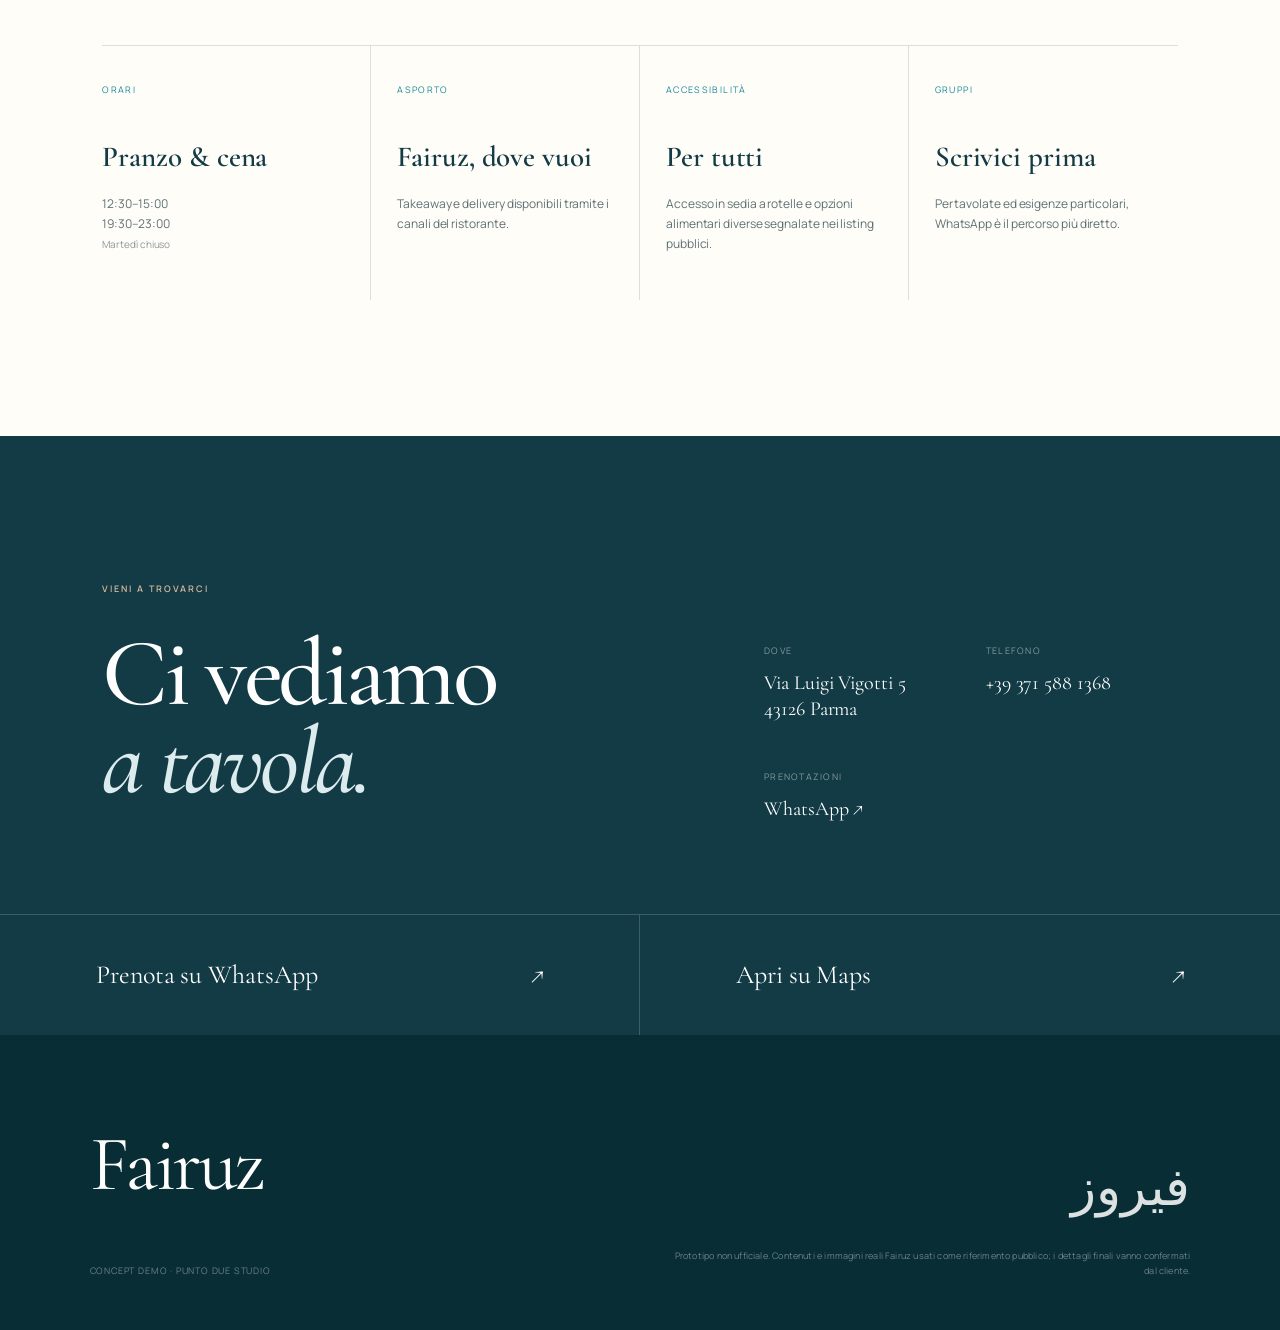
==== commit 539ec9d5: "Refine Fairuz typography spacing and brand palette" ====
--- a/index.html
+++ b/index.html
@@ -3,12 +3,12 @@
 <head>
   <meta charset="utf-8">
   <meta name="viewport" content="width=device-width, initial-scale=1">
-  <meta name="theme-color" content="#1d1917">
+  <meta name="theme-color" content="#123b45">
   <meta name="description" content="Fairuz Parma — cucina libanese, mezze, griglia al carbone e ospitalità.">
   <title>Fairuz Parma — Cucina libanese</title>
   <link rel="preconnect" href="https://fonts.googleapis.com">
   <link rel="preconnect" href="https://fonts.gstatic.com" crossorigin>
-  <link href="https://fonts.googleapis.com/css2?family=DM+Sans:wght@400;500;600&family=Libre+Caslon+Display&display=swap" rel="stylesheet">
+  <link href="https://fonts.googleapis.com/css2?family=Cormorant+Garamond:ital,wght@0,500;0,600;1,500&family=Manrope:wght@400;500;600&display=swap" rel="stylesheet">
   <link rel="stylesheet" href="styles.css">
 </head>
 <body>
--- a/styles.css
+++ b/styles.css
@@ -1,30 +1,30 @@
 :root{
-  --ink:#1d1917;
-  --ink-soft:#39312d;
-  --paper:#f4efe7;
-  --warm:#e7dbca;
-  --clay:#9d4f35;
-  --olive:#66705a;
+  --ink:#123b45;
+  --ink-soft:#315963;
+  --paper:#f7f3ec;
+  --warm:#e8ece8;
+  --clay:#16879a;
+  --olive:#78989a;
   --white:#fffdf8;
-  --line:rgba(29,25,23,.16);
-  --serif:"Libre Caslon Display",Georgia,serif;
-  --sans:"DM Sans",Arial,sans-serif
+  --line:rgba(18,59,69,.15);
+  --serif:"Cormorant Garamond",Georgia,serif;
+  --sans:"Manrope",Arial,sans-serif
 }
 *{box-sizing:border-box}
 html{scroll-behavior:smooth}
-body{margin:0;background:var(--paper);color:var(--ink);font-family:var(--sans);font-size:16px;line-height:1.55;overflow-x:hidden}
+body{margin:0;background:var(--paper);color:var(--ink);font-family:var(--sans);font-size:16px;line-height:1.68;overflow-x:hidden}
 a{color:inherit;text-decoration:none}
 img{width:100%;display:block}
 button{font:inherit}
 ::selection{background:var(--clay);color:#fff}
 .grain{position:fixed;inset:0;pointer-events:none;z-index:99;opacity:.026;background-image:url("data:image/svg+xml,%3Csvg viewBox='0 0 150 150' xmlns='http://www.w3.org/2000/svg'%3E%3Cfilter id='n'%3E%3CfeTurbulence type='fractalNoise' baseFrequency='.85' numOctaves='4' stitchTiles='stitch'/%3E%3C/filter%3E%3Crect width='100%25' height='100%25' filter='url(%23n)'/%3E%3C/svg%3E")}
 .site-header{position:absolute;top:0;left:0;right:0;z-index:30;height:86px;padding:0 4vw;display:flex;align-items:center;justify-content:space-between;color:#fff;border-bottom:1px solid rgba(255,255,255,.18);transition:.3s}
-.site-header.scrolled{position:fixed;background:rgba(29,25,23,.94);backdrop-filter:blur(14px)}
+.site-header.scrolled{position:fixed;background:rgba(13,55,65,.95);backdrop-filter:blur(14px)}
 .brand{display:flex;gap:14px;align-items:baseline}
-.brand-main{font-family:var(--serif);font-size:31px;letter-spacing:-.045em}
-.brand-sub,.eyebrow,.section-kicker,.fact-kicker{font-size:9px;text-transform:uppercase;letter-spacing:.18em}
+.brand-main{font-family:var(--serif);font-size:34px;font-weight:600;letter-spacing:-.035em}
+.brand-sub,.eyebrow,.section-kicker,.fact-kicker{font-size:9px;text-transform:uppercase;letter-spacing:.22em}
 .brand-sub{opacity:.7}
-.nav{display:flex;gap:26px;align-items:center;font-size:10px;text-transform:uppercase;letter-spacing:.1em}
+.nav{display:flex;gap:30px;align-items:center;font-size:10px;text-transform:uppercase;letter-spacing:.12em}
 .nav a:not(.nav-cta){padding:8px 0;border-bottom:1px solid transparent}
 .nav a:not(.nav-cta):hover{border-color:currentColor}
 .nav-cta{border:1px solid rgba(255,255,255,.62);padding:10px 16px;border-radius:100px}
@@ -32,14 +32,14 @@
 .menu-toggle{display:none;position:relative;width:40px;height:40px;border:0;background:none;color:#fff}
 .menu-toggle span{position:absolute;left:9px;width:22px;height:1px;background:currentColor;transition:.25s}
 .menu-toggle span:first-child{top:16px}.menu-toggle span:last-child{top:23px}
-.hero,.event-hero{position:relative;min-height:100svh;color:#fff;overflow:hidden;display:flex;align-items:flex-end;background:#181412}
+.hero,.event-hero{position:relative;min-height:100svh;color:#fff;overflow:hidden;display:flex;align-items:flex-end;background:#0d3741}
 .hero-media{position:absolute;inset:0;width:100%;height:100%;object-fit:cover}
-.hero-shade{position:absolute;inset:0;background:linear-gradient(90deg,rgba(15,12,10,.74),rgba(15,12,10,.15) 60%,rgba(15,12,10,.25)),linear-gradient(0deg,rgba(15,12,10,.58),transparent 55%)}
-.hero-content{position:relative;z-index:2;padding:170px 4vw 10vh;max-width:900px}
-.hero h1,.event-hero h1,.intro h2,.menu-preview h2,.story h2,.reviews h2,.events-copy h2,.visit h2,.event-intro h2{font-family:var(--serif);font-weight:400;letter-spacing:-.055em;line-height:.88;margin:20px 0}
-.hero h1,.event-hero h1{font-size:clamp(72px,10vw,160px)}
-.hero h1 em,.event-hero h1 em,.intro h2 em,.story h2 em,.reviews h2 em,.visit h2 em,.event-intro h2 em{font-style:normal;color:#e7d7c1}
-.hero-copy{max-width:580px;font-size:clamp(17px,1.4vw,22px);color:rgba(255,255,255,.82);margin:28px 0 34px}
+.hero-shade{position:absolute;inset:0;background:linear-gradient(90deg,rgba(9,36,43,.74),rgba(9,36,43,.12) 60%,rgba(9,36,43,.22)),linear-gradient(0deg,rgba(9,36,43,.56),transparent 58%)}
+.hero-content{position:relative;z-index:2;padding:190px 5vw 12vh;max-width:980px}
+.hero h1,.event-hero h1,.intro h2,.menu-preview h2,.story h2,.reviews h2,.events-copy h2,.visit h2,.event-intro h2{font-family:var(--serif);font-weight:500;letter-spacing:-.038em;line-height:.92;margin:24px 0}
+.hero h1,.event-hero h1{font-size:clamp(74px,9.5vw,148px)}
+.hero h1 em,.event-hero h1 em,.intro h2 em,.story h2 em,.reviews h2 em,.visit h2 em,.event-intro h2 em{font-style:italic;color:#dcebed}
+.hero-copy{max-width:660px;font-size:clamp(17px,1.32vw,21px);line-height:1.7;color:rgba(255,255,255,.86);margin:32px 0 40px}
 .hero-actions{display:flex;gap:24px;align-items:center}
 .button{display:inline-flex;justify-content:center;align-items:center;padding:14px 20px;border-radius:100px;font-size:10px;text-transform:uppercase;letter-spacing:.12em}
 .button-light{background:#fff;color:var(--ink)}
@@ -48,67 +48,67 @@
 .hero-badge{position:absolute;z-index:3;right:4vw;bottom:8vh;display:flex;align-items:end;gap:12px;border-top:1px solid rgba(255,255,255,.5);padding-top:14px}
 .hero-badge strong{font-family:var(--serif);font-size:48px;line-height:.8}.hero-badge span{font-size:9px;letter-spacing:.12em;text-transform:uppercase;max-width:96px;opacity:.75}
 .quick-facts{display:grid;grid-template-columns:repeat(4,1fr);background:var(--white);border-bottom:1px solid var(--line)}
-.quick-facts>div{padding:24px 4vw;border-right:1px solid var(--line)}
+.quick-facts>div{padding:30px 4.5vw;border-right:1px solid var(--line)}
 .quick-facts>div:last-child{border-right:0}
-.quick-facts strong{display:block;font-family:var(--serif);font-size:22px;margin-top:20px}.quick-facts p{margin:3px 0 0;font-size:11px;color:#6e625a}
+.quick-facts strong{display:block;font-family:var(--serif);font-size:25px;font-weight:600;margin-top:22px}.quick-facts p{margin:3px 0 0;font-size:11px;color:#6e625a}
 .fact-kicker{color:var(--clay)}
-.section{padding:110px 7vw}
+.section{padding:136px 7.5vw}
 .section-kicker{color:var(--clay);font-weight:600}
-.intro-grid{display:grid;grid-template-columns:1.25fr .75fr;gap:8vw;align-items:end}
-.intro h2,.menu-preview h2,.story h2,.reviews h2,.event-intro h2{font-size:clamp(54px,7vw,108px)}
+.intro-grid{display:grid;grid-template-columns:1.2fr .8fr;gap:10vw;align-items:end}
+.intro h2,.menu-preview h2,.story h2,.reviews h2,.event-intro h2{font-size:clamp(58px,6.6vw,104px)}
 .intro h2 em,.reviews h2 em,.event-intro h2 em{color:var(--clay)}
-.body-copy{max-width:510px;font-size:17px}.body-copy p{margin:0 0 20px}
-.real-gallery{display:grid;grid-template-columns:1.35fr .65fr;background:#171411;color:#fff;min-height:84vh}
+.body-copy{max-width:540px;font-size:17px;line-height:1.82}.body-copy p{margin:0 0 20px}
+.real-gallery{display:grid;grid-template-columns:1.35fr .65fr;background:#0d3741;color:#fff;min-height:84vh}
 .real-gallery figure{margin:0;overflow:hidden}.real-gallery img{width:100%;height:100%;object-fit:cover}
 .gallery-large{grid-row:1/3;min-height:84vh}.gallery-small{min-height:52vh}
-.gallery-copy{padding:42px 5vw;align-self:end}.gallery-copy span{font-size:9px;letter-spacing:.15em;opacity:.55}.gallery-copy p{font-family:var(--serif);font-size:26px;line-height:1.12;max-width:480px}
-.section-head{display:flex;justify-content:space-between;gap:40px;align-items:end}
-.menu-grid{margin-top:64px;display:grid;grid-template-columns:repeat(3,1fr);border-top:1px solid var(--line)}
-.menu-grid article{padding:28px 28px 34px 0;border-bottom:1px solid var(--line);border-right:1px solid var(--line)}
-.menu-grid article:nth-child(3n+2),.menu-grid article:nth-child(3n+3){padding-left:28px}.menu-grid article:nth-child(3n){border-right:0}
-.menu-grid span{font-size:9px;color:var(--clay);letter-spacing:.12em}.menu-grid h3{font-family:var(--serif);font-weight:400;font-size:30px;margin:28px 0 6px}.menu-grid p{font-size:12px;color:#6f625b;margin:0}
-.story{background:var(--warm);display:grid;grid-template-columns:.92fr 1.08fr;gap:8vw;align-items:center}
+.gallery-copy{padding:54px 5.5vw;align-self:end}.gallery-copy span{font-size:9px;letter-spacing:.15em;opacity:.55}.gallery-copy p{font-family:var(--serif);font-size:30px;line-height:1.18;max-width:480px}
+.section-head{display:flex;justify-content:space-between;gap:56px;align-items:end}
+.menu-grid{margin-top:82px;display:grid;grid-template-columns:repeat(3,1fr);border-top:1px solid var(--line)}
+.menu-grid article{padding:36px 36px 42px 0;border-bottom:1px solid var(--line);border-right:1px solid var(--line)}
+.menu-grid article:nth-child(3n+2),.menu-grid article:nth-child(3n+3){padding-left:36px}.menu-grid article:nth-child(3n){border-right:0}
+.menu-grid span{font-size:9px;color:var(--clay);letter-spacing:.12em}.menu-grid h3{font-family:var(--serif);font-weight:400;font-size:34px;margin:34px 0 8px}.menu-grid p{font-size:12px;color:#6f625b;margin:0}
+.story{background:var(--warm);display:grid;grid-template-columns:.88fr 1.12fr;gap:10vw;align-items:center}
 .story-media{height:min(68vw,760px);overflow:hidden}.story-media img{height:100%;object-fit:cover}
-.story-copy{max-width:620px}.story-copy>p:not(.section-kicker){font-size:18px}
-.story blockquote{border-top:1px solid var(--line);padding-top:28px;margin:50px 0 0;font-family:var(--serif);font-size:25px;line-height:1.22}
-.reviews{background:var(--ink);color:#fff}
-.reviews .section-kicker{color:#c99174}.reviews-top{display:grid;grid-template-columns:1.2fr .8fr;gap:8vw;align-items:end}
+.story-copy{max-width:620px}.story-copy>p:not(.section-kicker){font-size:18px;line-height:1.78}
+.story blockquote{border-top:1px solid var(--line);padding-top:34px;margin:58px 0 0;font-family:var(--serif);font-size:29px;line-height:1.3}
+.reviews{background:#0d3741;color:#fff}
+.reviews .section-kicker{color:#79c3cf}.reviews-top{display:grid;grid-template-columns:1.2fr .8fr;gap:9vw;align-items:end}
 .rating-block{display:flex;gap:18px;align-items:end;padding-bottom:16px;border-bottom:1px solid rgba(255,255,255,.2)}
-.rating-block>strong{font-family:var(--serif);font-size:82px;line-height:.8}.rating-block span{letter-spacing:.18em}.rating-block p{margin:5px 0 0;font-size:10px;text-transform:uppercase;letter-spacing:.1em;opacity:.58}
-.review-grid{margin-top:70px;display:grid;grid-template-columns:repeat(3,1fr);gap:1px;background:rgba(255,255,255,.18)}
-.review-card{background:var(--ink);padding:34px;min-height:280px;display:flex;flex-direction:column}
-.stars{font-size:10px;letter-spacing:.13em;color:#d9a47f}.review-card>p{font-family:var(--serif);font-size:24px;line-height:1.24;margin:38px 0 auto}.review-card footer{display:flex;justify-content:space-between;gap:16px;margin-top:34px;font-size:9px;text-transform:uppercase;letter-spacing:.1em;opacity:.58}
+.rating-block>strong{font-family:var(--serif);font-size:88px;line-height:.82}.rating-block span{letter-spacing:.18em}.rating-block p{margin:5px 0 0;font-size:10px;text-transform:uppercase;letter-spacing:.1em;opacity:.58}
+.review-grid{margin-top:82px;display:grid;grid-template-columns:repeat(3,1fr);gap:1px;background:rgba(255,255,255,.18)}
+.review-card{background:var(--ink);padding:42px;min-height:300px;display:flex;flex-direction:column}
+.stars{font-size:10px;letter-spacing:.13em;color:#d7b574}.review-card>p{font-family:var(--serif);font-size:27px;line-height:1.34;margin:42px 0 auto}.review-card footer{display:flex;justify-content:space-between;gap:16px;margin-top:34px;font-size:9px;text-transform:uppercase;letter-spacing:.1em;opacity:.58}
 .reviews-links{display:flex;gap:12px;margin-top:36px}.reviews-links a{border:1px solid rgba(255,255,255,.24);padding:12px 16px;border-radius:100px;font-size:9px;text-transform:uppercase;letter-spacing:.12em}
 .events-teaser{position:relative;min-height:78vh;display:flex;align-items:flex-end;color:#fff;overflow:hidden}.events-teaser>img{position:absolute;inset:0;height:100%;object-fit:cover}.events-overlay{position:absolute;inset:0;background:linear-gradient(90deg,rgba(17,13,11,.75),rgba(17,13,11,.18)),linear-gradient(0deg,rgba(17,13,11,.45),transparent)}
-.events-copy{position:relative;z-index:2;padding:8vw 7vw;max-width:740px}.events-copy h2{font-size:clamp(64px,8vw,122px)}.events-copy p{max-width:520px;font-size:16px;margin:26px 0 30px}
-.utility{background:var(--white)}.utility-grid{display:grid;grid-template-columns:repeat(4,1fr);border-top:1px solid var(--line);margin-top:48px}
+.events-copy{position:relative;z-index:2;padding:9vw 7.5vw;max-width:780px}.events-copy h2{font-size:clamp(64px,8vw,122px)}.events-copy p{max-width:520px;font-size:17px;line-height:1.75;margin:30px 0 34px}
+.utility{background:var(--white)}.utility-grid{display:grid;grid-template-columns:repeat(4,1fr);border-top:1px solid var(--line);margin-top:58px}
 .utility article{padding:28px 26px 34px 0;border-right:1px solid var(--line)}.utility article+article{padding-left:26px}.utility article:last-child{border-right:0}
-.utility article>span{font-size:9px;color:var(--clay);letter-spacing:.15em}.utility h3{font-family:var(--serif);font-size:26px;font-weight:400;margin:28px 0 8px}.utility p{font-size:12px;color:#6e625b}.utility small{opacity:.7}
-.visit{background:var(--ink);color:#fff}.visit-top{padding-bottom:70px}.section-kicker.light{color:#d7b79c}
-.visit-grid{display:grid;grid-template-columns:1.15fr .85fr;gap:8vw;align-items:end}.visit h2{font-size:clamp(60px,8vw,118px)}
+.utility article>span{font-size:9px;color:var(--clay);letter-spacing:.15em}.utility h3{font-family:var(--serif);font-size:29px;font-weight:600;margin:32px 0 10px}.utility p{font-size:12px;color:#6e625b}.utility small{opacity:.7}
+.visit{background:#0d3741;color:#fff}.visit-top{padding-bottom:84px}.section-kicker.light{color:#d7b79c}
+.visit-grid{display:grid;grid-template-columns:1.15fr .85fr;gap:8vw;align-items:end}.visit h2{font-size:clamp(64px,7.5vw,112px)}
 .visit-details{display:grid;grid-template-columns:1fr 1fr;gap:30px}.visit-details div:last-child{grid-column:1/-1}
 .visit-details span{font-size:9px;letter-spacing:.14em;opacity:.48}.visit-details p{font-family:var(--serif);font-size:20px;line-height:1.32;margin:8px 0}
 .visit-actions{display:grid;grid-template-columns:1fr 1fr;border-top:1px solid rgba(255,255,255,.18)}
-.visit-actions>a{padding:32px 7vw;display:flex;justify-content:space-between;align-items:center;font-family:var(--serif);font-size:26px;border-right:1px solid rgba(255,255,255,.18)}.visit-actions>a:last-child{border-right:0}.visit-actions>a:hover{background:var(--clay)}
-.footer{background:#120f0e;color:#fff;padding:64px 7vw 52px;display:grid;grid-template-columns:1fr 1fr;gap:18px;align-items:end}.footer-brand{font-family:var(--serif);font-size:72px;letter-spacing:-.05em}.footer-arabic{text-align:right;font-size:52px;opacity:.86}.footer p{font-size:9px;letter-spacing:.09em;text-transform:uppercase;opacity:.4;margin:0}.prototype-note{text-align:right;max-width:520px;justify-self:end;text-transform:none!important;letter-spacing:.02em!important}
-.wa-float{position:fixed;right:20px;bottom:20px;z-index:45;background:#efe9df;color:var(--ink);border:1px solid rgba(29,25,23,.15);border-radius:100px;padding:8px 15px 8px 8px;display:flex;align-items:center;gap:9px;box-shadow:0 12px 40px rgba(0,0,0,.17);font-size:10px;text-transform:uppercase;letter-spacing:.09em}.wa-dot{display:grid;place-items:center;width:34px;height:34px;border-radius:50%;background:#1f8f55;color:#fff;font-size:8px;font-weight:600}
-.event-hero{min-height:92svh}.event-hero-content{position:relative;z-index:2;padding:170px 7vw 9vh;max-width:860px}.event-hero-content>p:not(.eyebrow){max-width:550px;font-size:18px;color:rgba(255,255,255,.78);margin:26px 0 30px}
+.visit-actions>a{padding:38px 7.5vw;display:flex;justify-content:space-between;align-items:center;font-family:var(--serif);font-size:26px;border-right:1px solid rgba(255,255,255,.18)}.visit-actions>a:last-child{border-right:0}.visit-actions>a:hover{background:var(--clay)}
+.footer{background:#082d35;color:#fff;padding:64px 7vw 52px;display:grid;grid-template-columns:1fr 1fr;gap:18px;align-items:end}.footer-brand{font-family:var(--serif);font-size:78px;letter-spacing:-.035em}.footer-arabic{text-align:right;font-size:52px;opacity:.86}.footer p{font-size:9px;letter-spacing:.09em;text-transform:uppercase;opacity:.4;margin:0}.prototype-note{text-align:right;max-width:520px;justify-self:end;text-transform:none!important;letter-spacing:.02em!important}
+.wa-float{position:fixed;right:20px;bottom:20px;z-index:45;background:#f5f0e8;color:var(--ink);border:1px solid rgba(18,59,69,.15);border-radius:100px;padding:8px 15px 8px 8px;display:flex;align-items:center;gap:9px;box-shadow:0 12px 40px rgba(0,0,0,.17);font-size:10px;text-transform:uppercase;letter-spacing:.09em}.wa-dot{display:grid;place-items:center;width:34px;height:34px;border-radius:50%;background:#1f8f55;color:#fff;font-size:8px;font-weight:600}
+.event-hero{min-height:92svh}.event-hero-content{position:relative;z-index:2;padding:190px 7.5vw 11vh;max-width:900px}.event-hero-content>p:not(.eyebrow){max-width:550px;font-size:18px;line-height:1.75;color:rgba(255,255,255,.82);margin:30px 0 34px}
 .event-type-grid,.process-grid{display:grid;grid-template-columns:repeat(3,1fr);border-top:1px solid var(--line)}
-.event-type-grid article,.process-grid>div{padding:34px 34px 44px 0;border-right:1px solid var(--line)}.event-type-grid article+article,.process-grid>div+div{padding-left:34px}.event-type-grid article:last-child,.process-grid>div:last-child{border-right:0}
-.event-type-grid span,.process-grid span{font-size:9px;color:var(--clay);letter-spacing:.15em}.event-type-grid h3,.process-grid h3{font-family:var(--serif);font-weight:400;font-size:32px;margin:48px 0 10px}.event-type-grid p,.process-grid p{font-size:13px;color:#6e625b;max-width:300px}
+.event-type-grid article,.process-grid>div{padding:42px 42px 52px 0;border-right:1px solid var(--line)}.event-type-grid article+article,.process-grid>div+div{padding-left:42px}.event-type-grid article:last-child,.process-grid>div:last-child{border-right:0}
+.event-type-grid span,.process-grid span{font-size:9px;color:var(--clay);letter-spacing:.15em}.event-type-grid h3,.process-grid h3{font-family:var(--serif);font-weight:400;font-size:36px;margin:54px 0 12px}.event-type-grid p,.process-grid p{font-size:13px;color:#6e625b;max-width:300px}
 .event-gallery{display:grid;grid-template-columns:1.1fr .9fr 1fr;min-height:70vh;background:#111}.event-gallery figure{margin:0;overflow:hidden}.event-gallery img{height:100%;object-fit:cover}
-.event-big-cta{margin-top:70px;border-top:1px solid var(--line);border-bottom:1px solid var(--line);padding:28px 0;display:flex;justify-content:space-between;font-family:var(--serif);font-size:clamp(28px,4vw,56px)}
+.event-big-cta{margin-top:84px;border-top:1px solid var(--line);border-bottom:1px solid var(--line);padding:34px 0;display:flex;justify-content:space-between;font-family:var(--serif);font-size:clamp(28px,4vw,56px)}
 .compact .visit-actions{border-top:0}
 .reveal{opacity:0;transform:translateY(22px);transition:opacity .8s cubic-bezier(.2,.8,.2,1),transform .8s cubic-bezier(.2,.8,.2,1)}.reveal.in{opacity:1;transform:none}.delay-1{transition-delay:.1s}.delay-2{transition-delay:.2s}.delay-3{transition-delay:.3s}
 
 @media(max-width:900px){
   .site-header{height:74px;padding:0 20px}.brand-sub{display:none}.menu-toggle{display:block;z-index:42}
-  .nav{position:fixed;inset:0;background:var(--ink);z-index:40;display:flex;flex-direction:column;align-items:flex-start;justify-content:center;padding:80px 26px;gap:24px;font-size:17px;transform:translateY(-100%);transition:.4s}.nav.open{transform:none}.nav-cta{border:0;padding:0;font-family:var(--serif);font-size:34px;text-transform:none;letter-spacing:-.03em;margin-top:18px}
+  .nav{position:fixed;inset:0;background:var(--brand-petrol);z-index:40;display:flex;flex-direction:column;align-items:flex-start;justify-content:center;padding:80px 26px;gap:24px;font-size:17px;transform:translateY(-100%);transition:.4s}.nav.open{transform:none}.nav-cta{border:0;padding:0;font-family:var(--serif);font-size:34px;text-transform:none;letter-spacing:-.03em;margin-top:18px}
   .menu-toggle.open span:first-child{top:20px;transform:rotate(45deg)}.menu-toggle.open span:last-child{top:20px;transform:rotate(-45deg)}
   .hero{min-height:92svh}.hero-media{object-position:58% center}.hero-shade{background:linear-gradient(0deg,rgba(15,12,10,.8),rgba(15,12,10,.1) 72%)}
-  .hero-content{padding:140px 22px 80px}.hero h1,.event-hero h1{font-size:clamp(66px,19vw,98px)}.hero-copy{font-size:16px;max-width:92%}.hero-actions{align-items:flex-start;flex-direction:column;gap:10px}.hero-badge{display:none}
+  .hero-content{padding:148px 22px 92px}.hero h1,.event-hero h1{font-size:clamp(66px,19vw,98px)}.hero-copy{font-size:16px;max-width:92%}.hero-actions{align-items:flex-start;flex-direction:column;gap:10px}.hero-badge{display:none}
   .quick-facts{grid-template-columns:1fr 1fr}.quick-facts>div{padding:20px 22px;border-bottom:1px solid var(--line)}.quick-facts>div:nth-child(2n){border-right:0}
-  .section{padding:82px 22px}.intro-grid,.story,.reviews-top,.visit-grid{grid-template-columns:1fr;gap:34px}.intro h2,.menu-preview h2,.story h2,.reviews h2,.event-intro h2{font-size:clamp(52px,15vw,80px)}
+  .section{padding:94px 22px}.intro-grid,.story,.reviews-top,.visit-grid{grid-template-columns:1fr;gap:34px}.intro h2,.menu-preview h2,.story h2,.reviews h2,.event-intro h2{font-size:clamp(54px,14vw,78px)}
   .real-gallery{grid-template-columns:1fr;min-height:0}.gallery-large{min-height:72vh;grid-row:auto}.gallery-small{min-height:55vh}.gallery-copy{padding:34px 22px 50px}
   .section-head{align-items:flex-start;flex-direction:column}.menu-grid{grid-template-columns:1fr}.menu-grid article,.menu-grid article:nth-child(3n+2),.menu-grid article:nth-child(3n+3){padding:24px 0;border-right:0}
   .story-media{height:112vw;max-height:660px}.story-copy>p:not(.section-kicker){font-size:16px}
@@ -118,6 +118,33 @@
   .visit-details{grid-template-columns:1fr}.visit-details div:last-child{grid-column:auto}.visit-actions{grid-template-columns:1fr}.visit-actions>a{padding:26px 22px;border-right:0;border-bottom:1px solid rgba(255,255,255,.18);font-size:23px}
   .footer{grid-template-columns:1fr;padding:56px 22px 92px}.footer-brand{font-size:60px}.footer-arabic{text-align:left;font-size:44px}.prototype-note{text-align:left;justify-self:start}
   .wa-float{left:12px;right:12px;bottom:12px;justify-content:center;background:#1f8f55;color:#fff;border-color:transparent}.wa-dot{background:#fff;color:#1f8f55}
-  .event-hero-content{padding:140px 22px 74px}.event-gallery{grid-template-columns:1fr;min-height:0}.event-gallery figure{height:66vw;min-height:300px}
+  .event-hero-content{padding:150px 22px 88px}.event-gallery{grid-template-columns:1fr;min-height:0}.event-gallery figure{height:66vw;min-height:300px}
 }
 @media(prefers-reduced-motion:reduce){html{scroll-behavior:auto}.reveal{opacity:1;transform:none;transition:none}}
+
+/* Step 1 — Fairuz visual system refinement */
+:root{
+  --brand-petrol:#123b45;
+  --brand-teal:#16879a;
+  --brand-aqua:#79c3cf;
+  --brand-ivory:#f7f3ec;
+  --brand-mist:#e8ece8;
+  --brand-warm:#d7b574;
+}
+body{letter-spacing:-.005em}
+p{max-width:72ch}
+.eyebrow,.section-kicker,.fact-kicker,.brand-sub,.nav{font-weight:600}
+.button,.nav-cta,.reviews-links a,.wa-float{transition:transform .25s ease,background-color .25s ease,color .25s ease,border-color .25s ease}
+.button:hover,.nav-cta:hover,.reviews-links a:hover,.wa-float:hover{transform:translateY(-2px)}
+.button-light{background:var(--brand-ivory);color:var(--brand-petrol)}
+.text-link{font-weight:600}
+.quick-facts{background:#fbfaf7}
+.quick-facts p,.menu-grid p,.utility p,.event-type-grid p,.process-grid p{color:#5e7074}
+.story{background:var(--brand-mist)}
+.visit,.reviews{background:var(--brand-petrol)}
+.event-big-cta:hover{color:var(--brand-teal)}
+@media(min-width:1200px){
+  .section{padding-left:8vw;padding-right:8vw}
+  .hero-content{padding-left:6vw}
+  .real-gallery{grid-template-columns:1.42fr .58fr}
+}
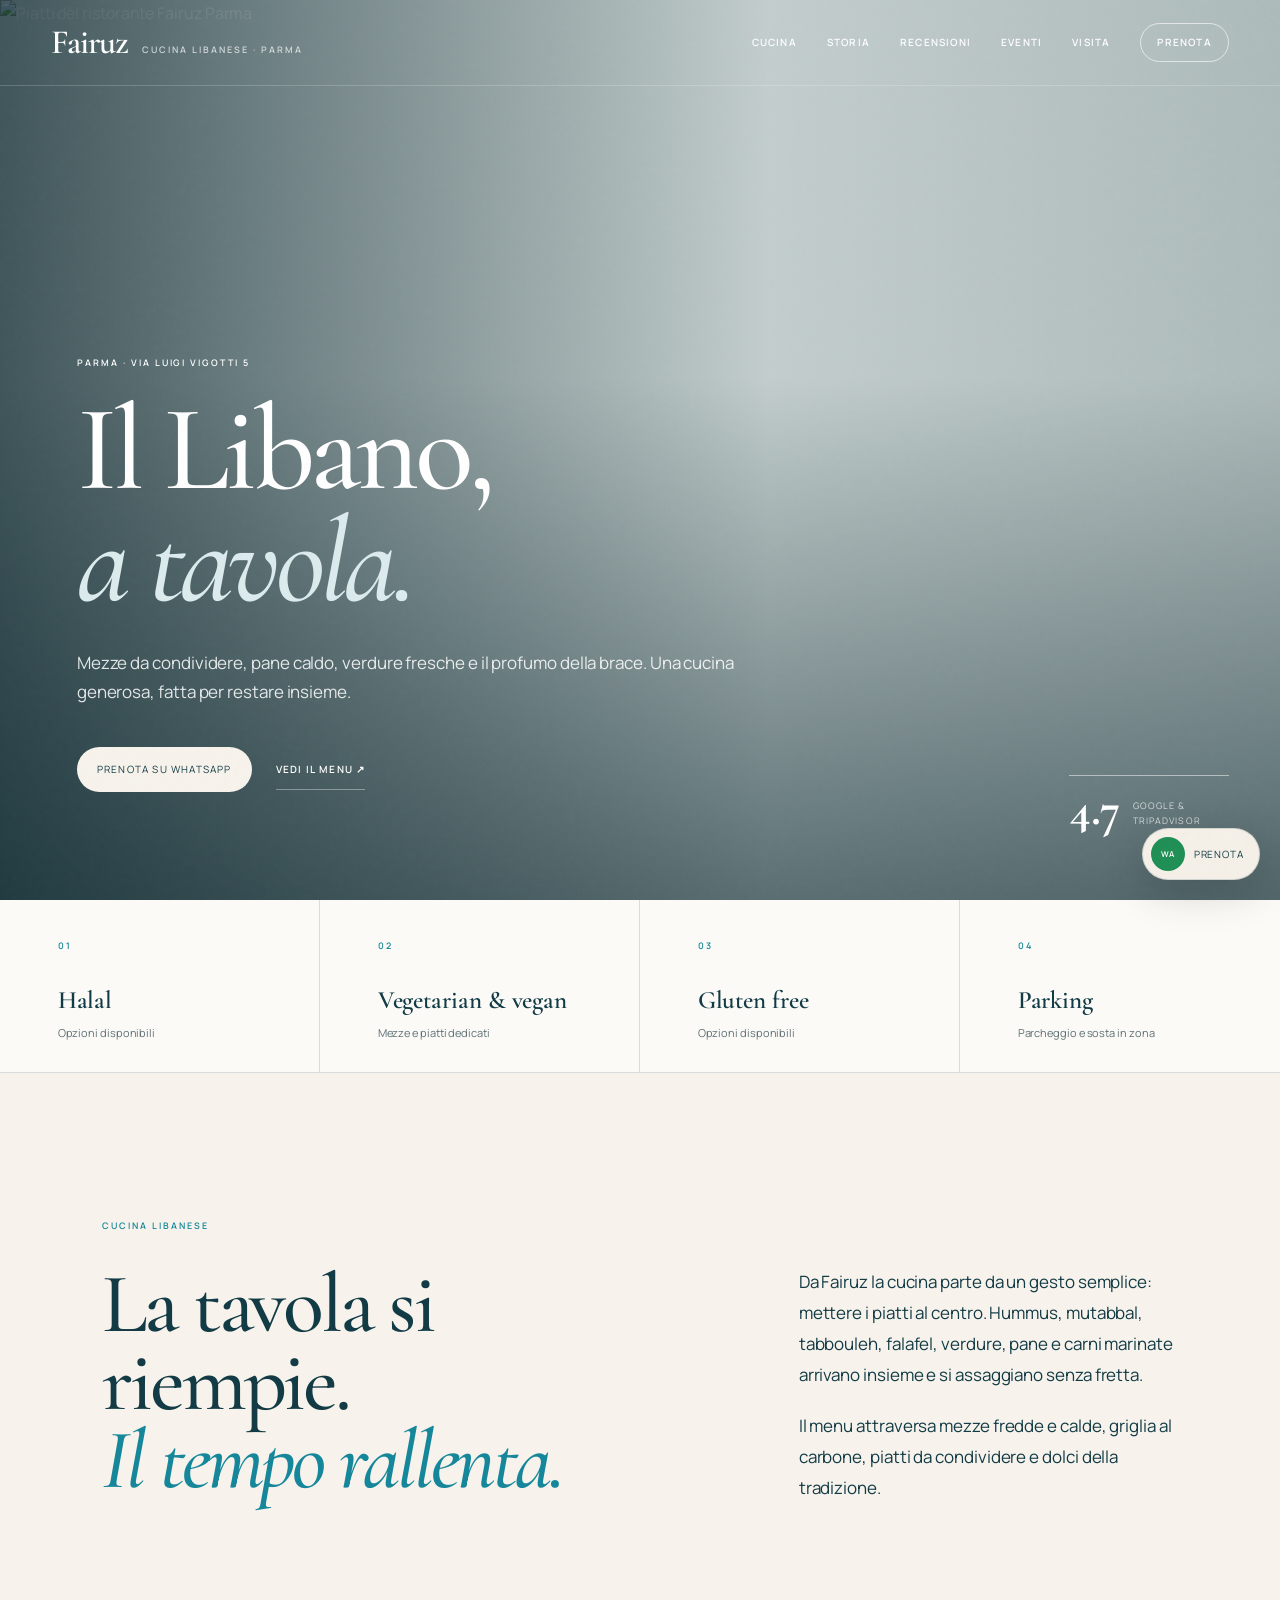
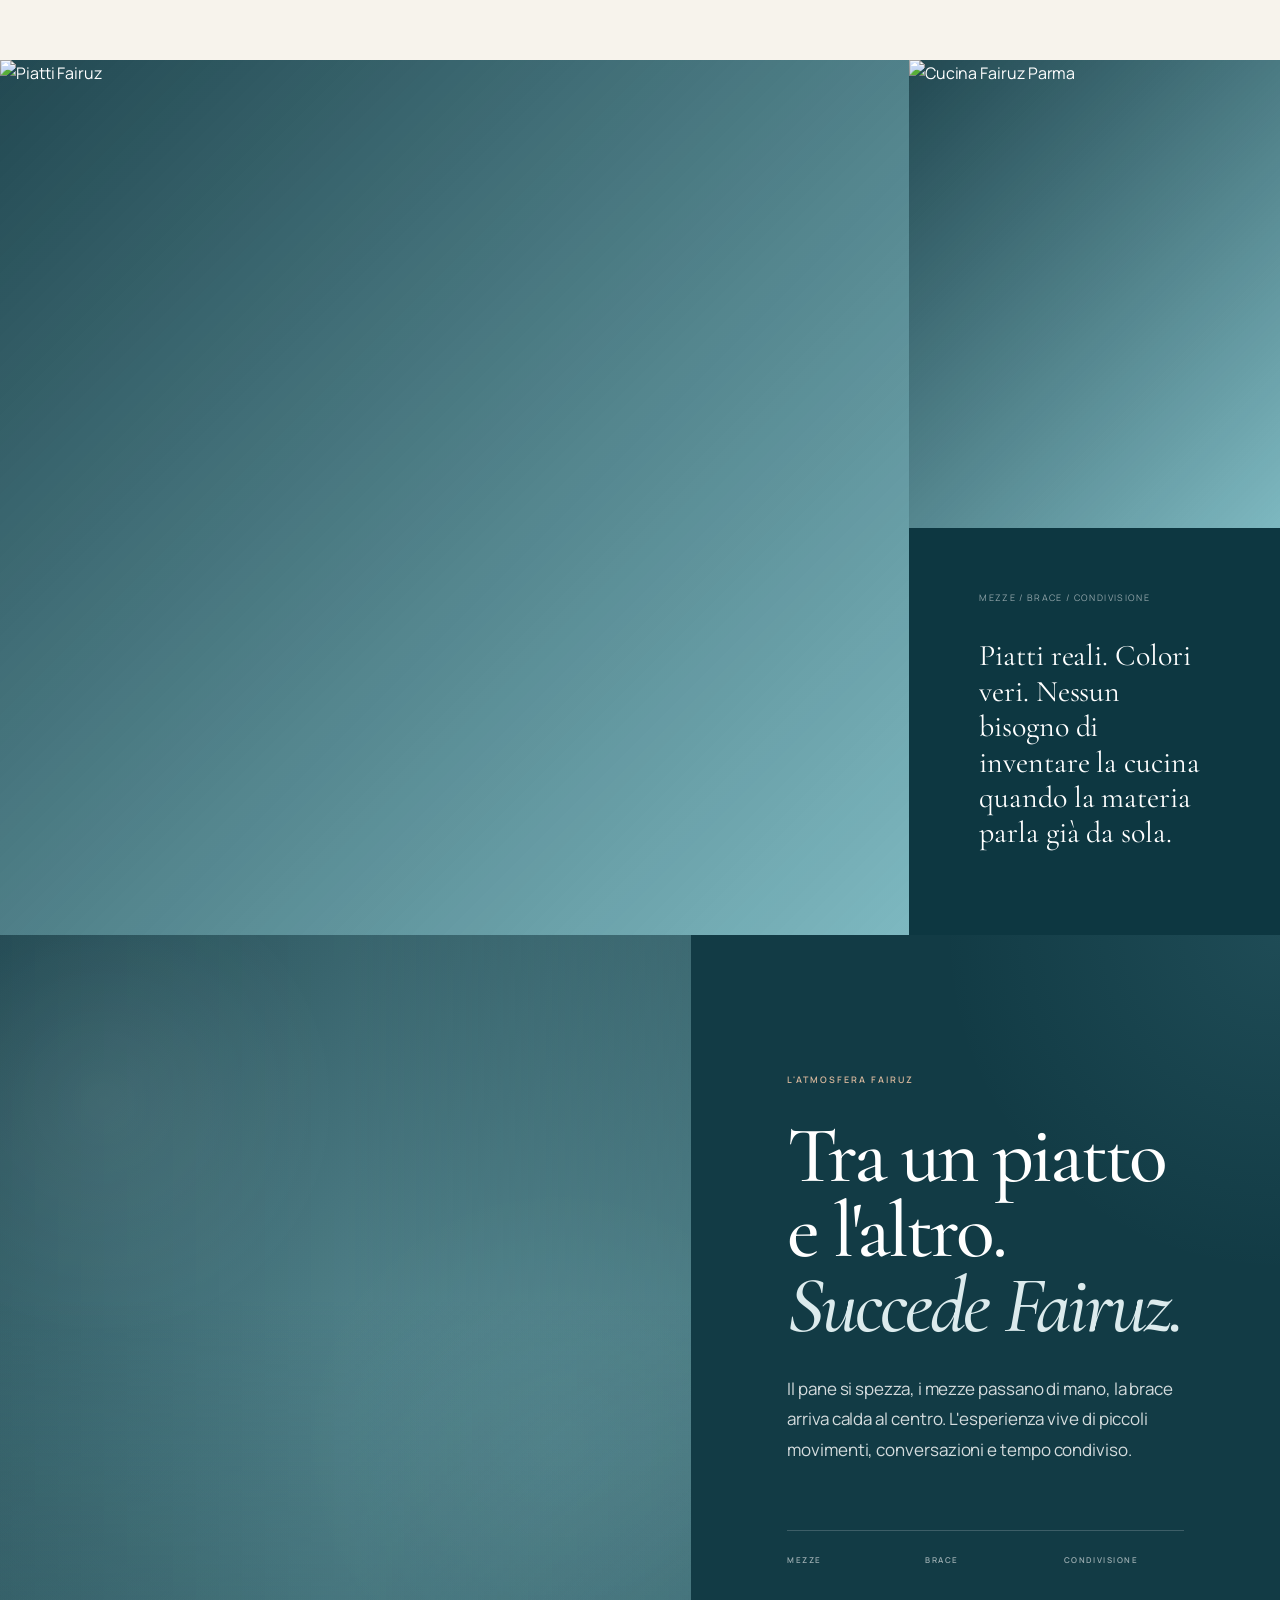
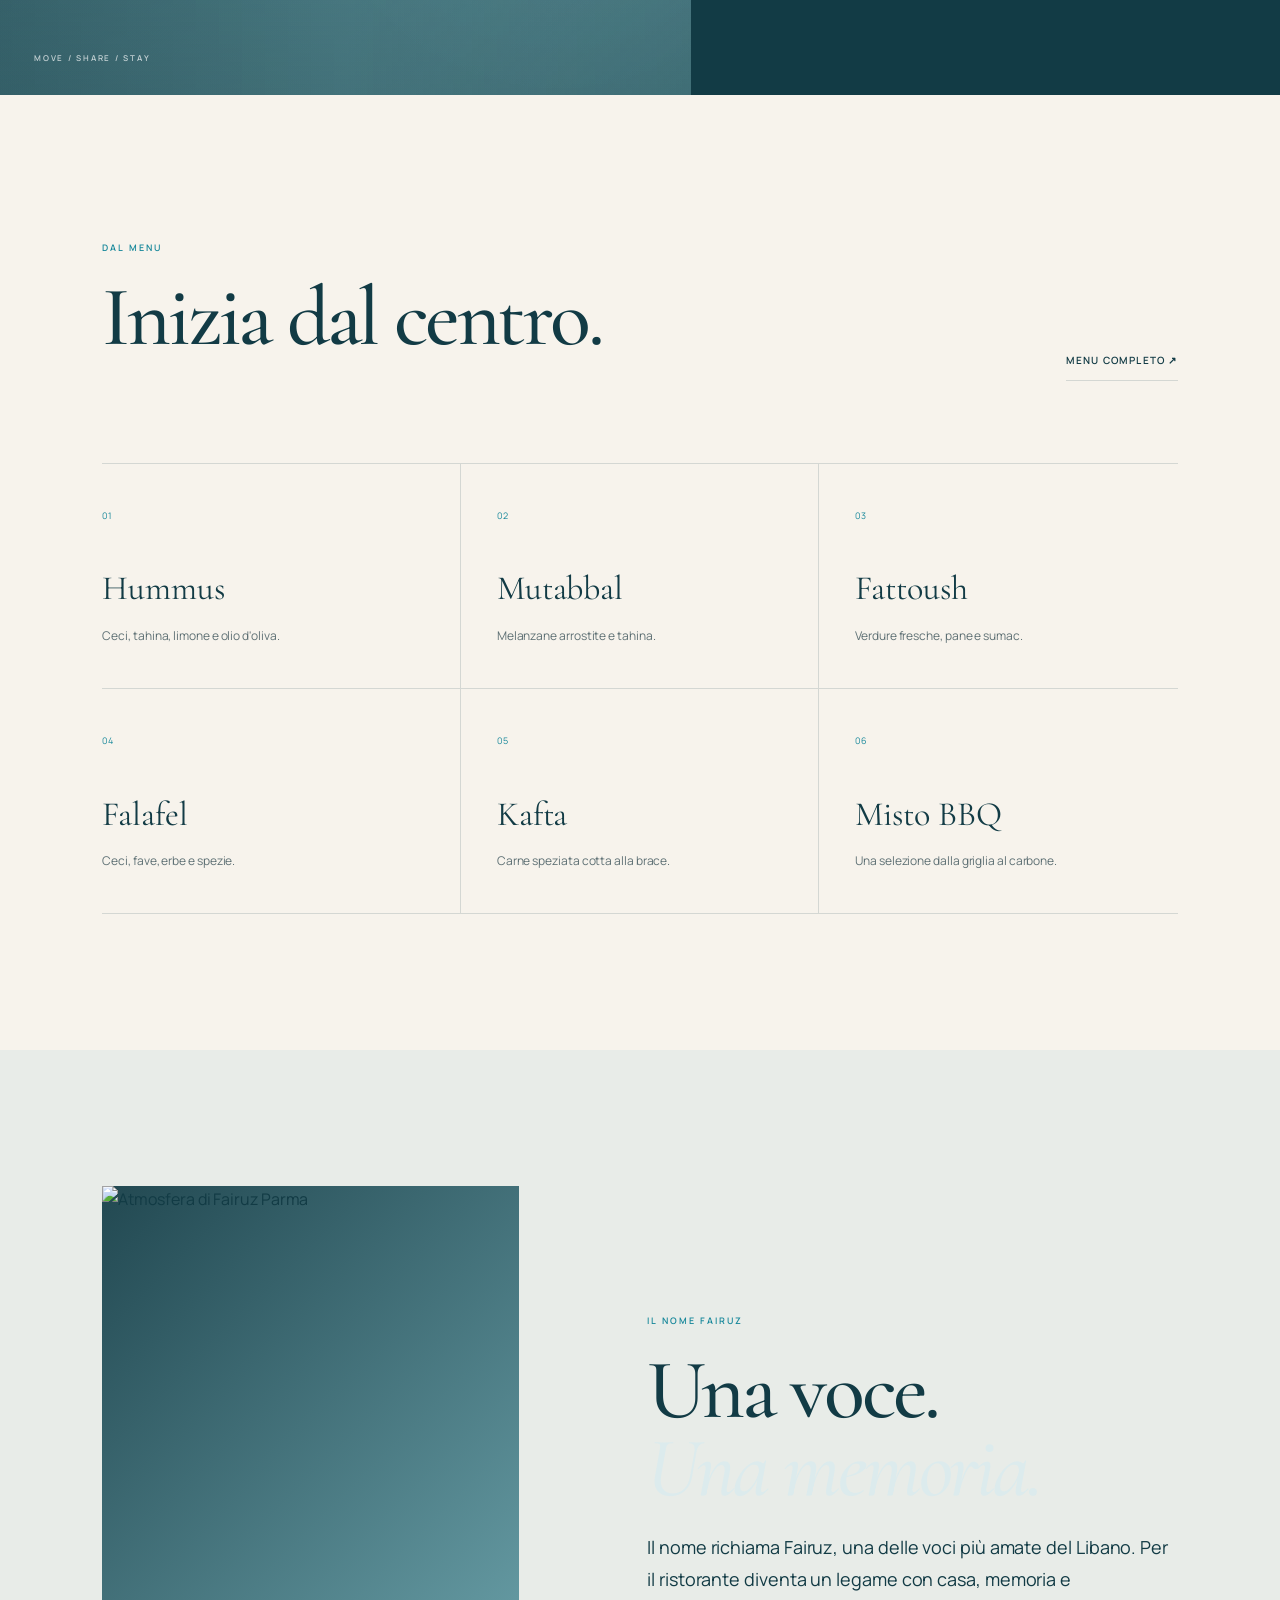
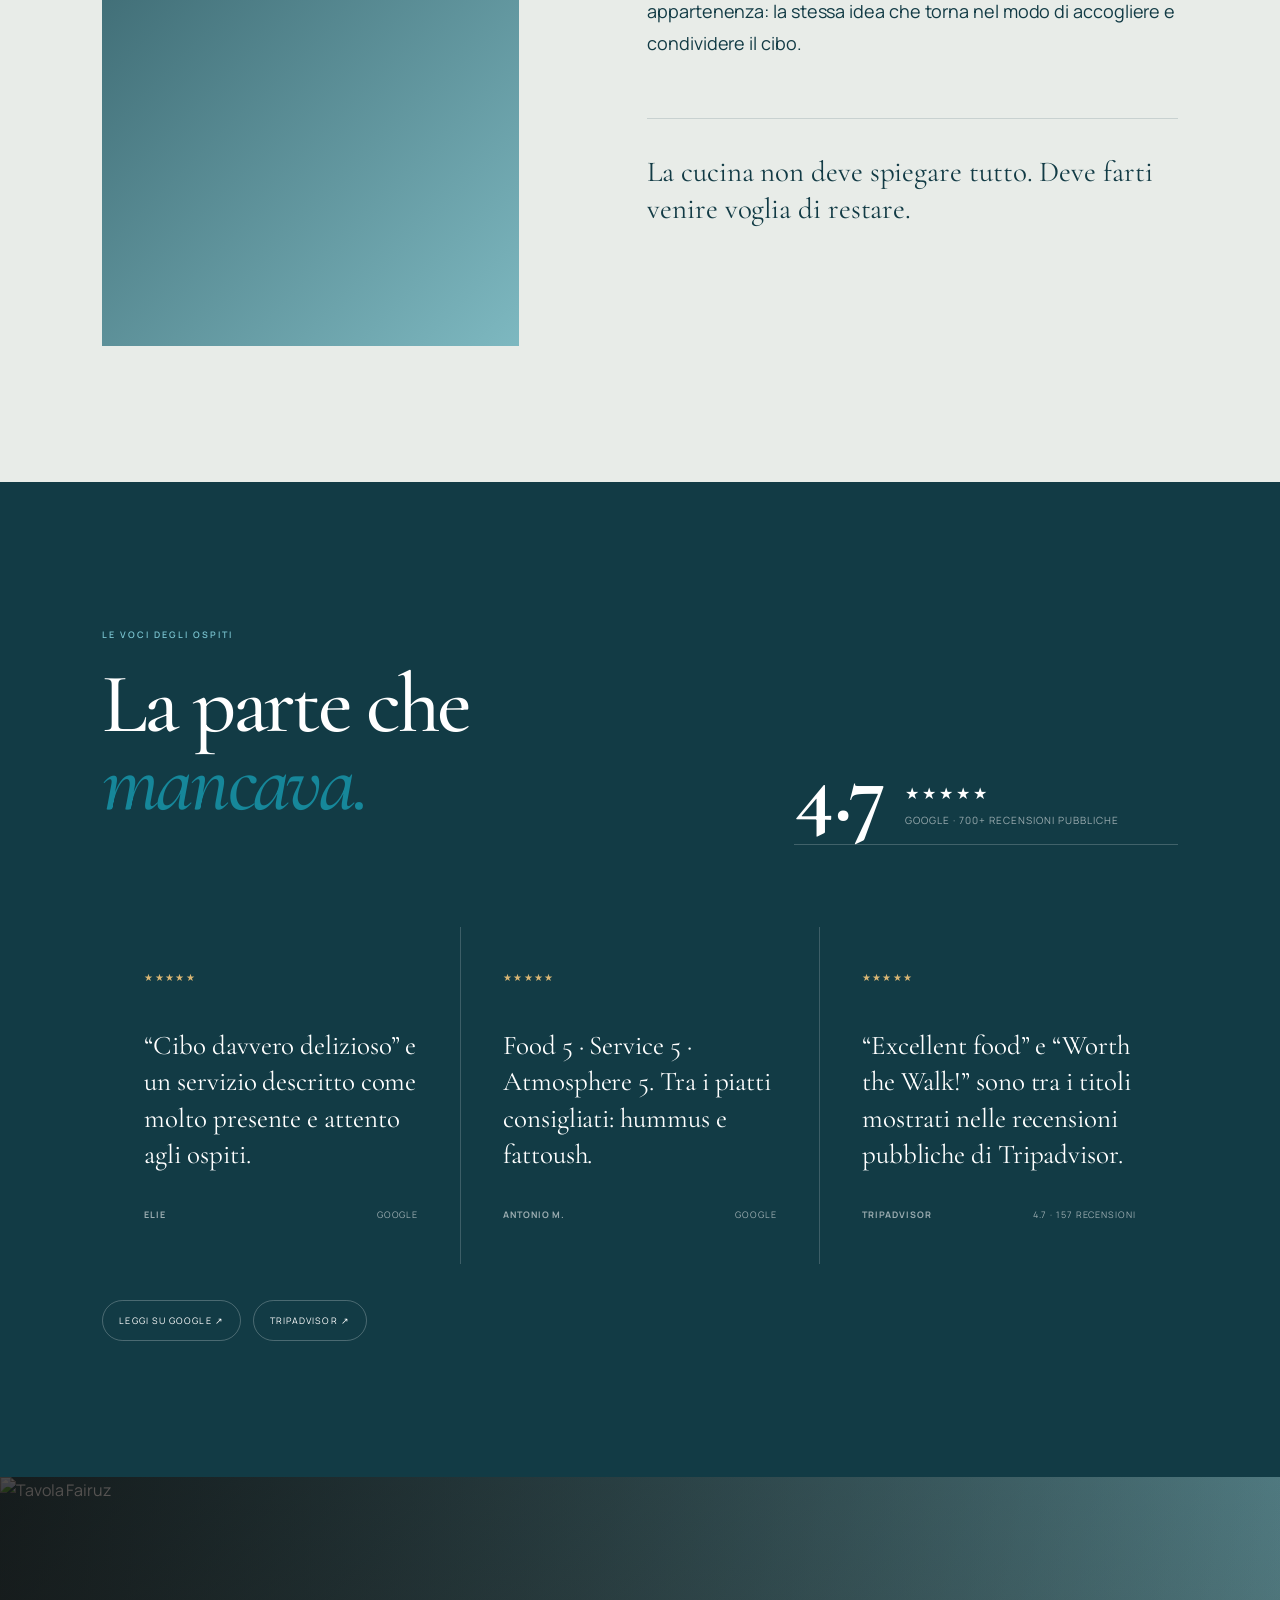
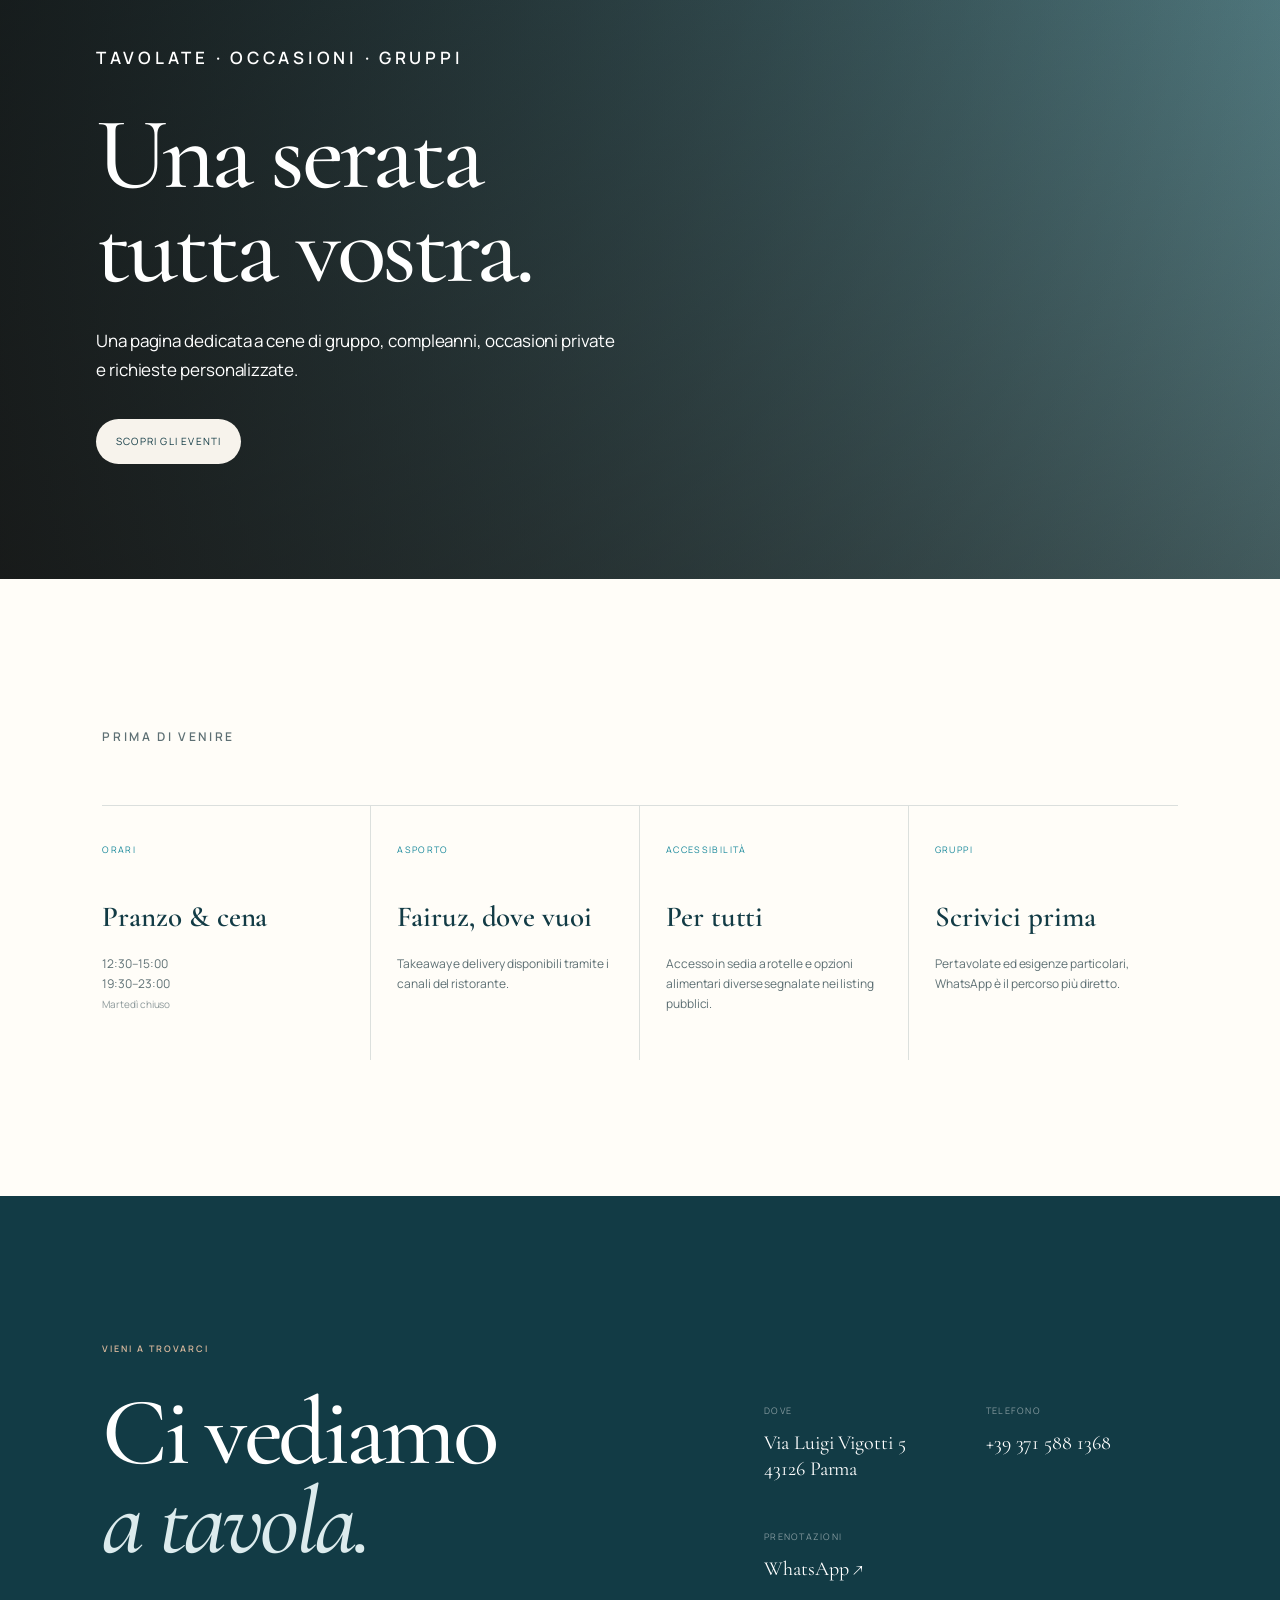
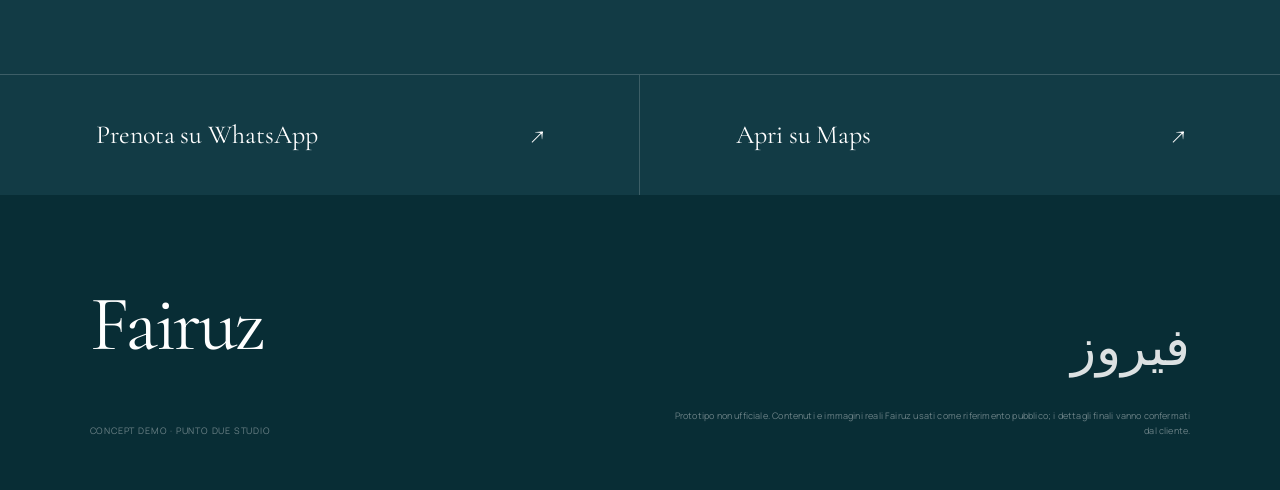
==== commit 26e2fba8: "Add reliable ambient motion section" ====
--- a/index.html
+++ b/index.html
@@ -32,7 +32,7 @@
 
   <main>
     <section class="hero">
-      <img class="hero-media" src="https://media.base44.com/images/public/user_6a6383826b1a44af8ee04fff/e6ecc8123_SPG202602_DSC9038.jpg" alt="Piatti del ristorante Fairuz Parma">
+      <img referrerpolicy="no-referrer" decoding="async" class="hero-media" src="https://images.happycow.net/venues/1024/35/97/hcmp359766_2421139.jpeg" alt="Piatti del ristorante Fairuz Parma">
       <div class="hero-shade"></div>
       <div class="hero-content">
         <p class="eyebrow reveal">PARMA · VIA LUIGI VIGOTTI 5</p>
@@ -68,11 +68,37 @@
     </section>
 
     <section class="real-gallery">
-      <figure class="gallery-large reveal"><img src="https://media.base44.com/images/public/6a747359c5a9167612449ea1/b9fe9fc3a__DSC0427copia.jpg/v1/fill/w_2048" alt="Piatti Fairuz" loading="lazy"></figure>
-      <figure class="gallery-small reveal delay-1"><img src="https://media.base44.com/images/public/user_6a6383826b1a44af8ee04fff/991b0d781_SPG202602_DSC8549.jpg/v1/fill/w_2048" alt="Cucina Fairuz Parma" loading="lazy"></figure>
+      <figure class="gallery-large reveal"><img referrerpolicy="no-referrer" decoding="async" src="https://dynamic-media-cdn.tripadvisor.com/media/photo-o/1e/68/b1/81/bbq.jpg?w=2200&h=1200&s=1" alt="Piatti Fairuz" loading="lazy"></figure>
+      <figure class="gallery-small reveal delay-1"><img referrerpolicy="no-referrer" decoding="async" src="https://dynamic-media-cdn.tripadvisor.com/media/photo-o/20/b5/a3/5d/fattuosh-fairuz-parma.jpg?w=1200&h=700&s=1" alt="Cucina Fairuz Parma" loading="lazy"></figure>
       <div class="gallery-copy reveal delay-2">
         <span>MEZZE / BRACE / CONDIVISIONE</span>
         <p>Piatti reali. Colori veri. Nessun bisogno di inventare la cucina quando la materia parla già da sola.</p>
+      </div>
+    </section>
+
+    <section class="motion-showcase" aria-label="Atmosfera Fairuz">
+      <div class="motion-showcase__media" data-motion-media>
+        <div class="motion-showcase__float">
+          <img
+            referrerpolicy="no-referrer"
+            decoding="async"
+            class="motion-showcase__image"
+            src="https://img02.restaurantguru.com/c9fe-Fairuz-food-2.jpg"
+            alt="Piatti e atmosfera di Fairuz Parma"
+            loading="lazy">
+        </div>
+        <div class="motion-showcase__veil" aria-hidden="true"></div>
+        <div class="motion-showcase__light" aria-hidden="true"></div>
+        <span class="motion-showcase__cue" aria-hidden="true">MOVE / SHARE / STAY</span>
+      </div>
+
+      <div class="motion-showcase__content">
+        <p class="section-kicker light reveal">L'ATMOSFERA FAIRUZ</p>
+        <h2 class="reveal">Tra un piatto e l'altro.<br><em>Succede Fairuz.</em></h2>
+        <p class="reveal delay-1">Il pane si spezza, i mezze passano di mano, la brace arriva calda al centro. L'esperienza vive di piccoli movimenti, conversazioni e tempo condiviso.</p>
+        <div class="motion-showcase__rule reveal delay-2">
+          <span>Mezze</span><span>Brace</span><span>Condivisione</span>
+        </div>
       </div>
     </section>
 
@@ -96,7 +122,7 @@
 
     <section class="story section" id="storia">
       <div class="story-media reveal">
-        <img src="https://media.base44.com/images/public/6a747359c5a9167612449ea1/d10f28a28__DSC0462copia.jpg/v1/fill/w_2048" alt="Atmosfera di Fairuz Parma" loading="lazy">
+        <img referrerpolicy="no-referrer" decoding="async" src="https://media-cdn.tripadvisor.com/media/photo-m/1280/20/b5/a3/17/fairuz-parma-welcome.jpg" alt="Atmosfera di Fairuz Parma" loading="lazy">
       </div>
       <div class="story-copy">
         <p class="section-kicker reveal">IL NOME FAIRUZ</p>
@@ -143,7 +169,7 @@
     </section>
 
     <section class="events-teaser">
-      <img src="https://media.base44.com/images/public/user_6a6383826b1a44af8ee04fff/df1202878_SPG202602_DSC8657.jpg/v1/fill/w_2048" alt="Tavola Fairuz" loading="lazy">
+      <img referrerpolicy="no-referrer" decoding="async" src="https://img.restaurantguru.com/c21b-Fairuz-Parma-food.jpg" alt="Tavola Fairuz" loading="lazy">
       <div class="events-overlay"></div>
       <div class="events-copy reveal">
         <p class="eyebrow">TAVOLATE · OCCASIONI · GRUPPI</p>
--- a/styles.css
+++ b/styles.css
@@ -148,3 +148,143 @@
   .hero-content{padding-left:6vw}
   .real-gallery{grid-template-columns:1.42fr .58fr}
 }
+
+/* Step 2 — resilient remote imagery */
+img{background:#dce5e3}
+img.image-fallback{
+  display:block;
+  min-height:280px;
+  background:
+    linear-gradient(135deg,rgba(18,59,69,.92),rgba(22,135,154,.48)),
+    #dce5e3;
+}
+
+
+/* Step 3 — reliable living motion section */
+.motion-showcase{
+  display:grid;
+  grid-template-columns:minmax(0,1.08fr) minmax(0,.92fr);
+  min-height:80vh;
+  background:var(--brand-petrol);
+  color:#fff;
+  overflow:hidden;
+}
+.motion-showcase__media{
+  position:relative;
+  min-height:80vh;
+  overflow:hidden;
+  isolation:isolate;
+  background:#0a3038;
+}
+.motion-showcase__float{
+  position:absolute;
+  inset:-3%;
+  animation:fairuzFloat 12s cubic-bezier(.45,0,.25,1) infinite alternate;
+  will-change:transform;
+}
+.motion-showcase__image{
+  width:100%;
+  height:100%;
+  object-fit:cover;
+  object-position:center;
+  transform:translate3d(var(--motion-x,0px),var(--motion-y,0px),0) scale(1.035);
+  transition:transform .55s cubic-bezier(.2,.8,.2,1);
+  will-change:transform;
+  background:#173f47;
+}
+.motion-showcase__veil{
+  position:absolute;
+  inset:0;
+  z-index:1;
+  pointer-events:none;
+  background:
+    linear-gradient(90deg,rgba(8,42,50,.08),rgba(8,42,50,.02) 50%,rgba(8,42,50,.24)),
+    linear-gradient(0deg,rgba(8,42,50,.35),transparent 52%);
+}
+.motion-showcase__light{
+  position:absolute;
+  inset:-20%;
+  z-index:2;
+  pointer-events:none;
+  opacity:.44;
+  mix-blend-mode:screen;
+  background:
+    radial-gradient(circle at 25% 30%,rgba(220,235,237,.18),transparent 22%),
+    radial-gradient(circle at 72% 62%,rgba(121,195,207,.13),transparent 26%);
+  animation:fairuzLightDrift 14s ease-in-out infinite alternate;
+}
+.motion-showcase__cue{
+  position:absolute;
+  left:34px;
+  bottom:30px;
+  z-index:3;
+  font-size:8px;
+  font-weight:600;
+  letter-spacing:.22em;
+  color:rgba(255,255,255,.7);
+}
+.motion-showcase__content{
+  display:flex;
+  flex-direction:column;
+  justify-content:center;
+  padding:10vw 7.5vw;
+  background:
+    radial-gradient(circle at 100% 0%,rgba(121,195,207,.12),transparent 35%),
+    var(--brand-petrol);
+}
+.motion-showcase__content h2{
+  margin:22px 0 30px;
+  font-family:var(--serif);
+  font-weight:500;
+  font-size:clamp(58px,6.25vw,102px);
+  line-height:.94;
+  letter-spacing:-.038em;
+}
+.motion-showcase__content h2 em{
+  color:#dcebed;
+  font-style:italic;
+}
+.motion-showcase__content>p:not(.section-kicker){
+  max-width:560px;
+  margin:0;
+  font-size:17px;
+  line-height:1.82;
+  color:rgba(255,255,255,.82);
+}
+.motion-showcase__rule{
+  display:grid;
+  grid-template-columns:repeat(3,1fr);
+  gap:18px;
+  margin-top:64px;
+  padding-top:22px;
+  border-top:1px solid rgba(255,255,255,.18);
+}
+.motion-showcase__rule span{
+  font-size:8px;
+  font-weight:600;
+  letter-spacing:.18em;
+  text-transform:uppercase;
+  color:rgba(255,255,255,.58);
+}
+@keyframes fairuzFloat{
+  0%{transform:scale(1.01) translate3d(0,0,0)}
+  100%{transform:scale(1.055) translate3d(-1.2%,-.8%,0)}
+}
+@keyframes fairuzLightDrift{
+  0%{transform:translate3d(-1%,1%,0)}
+  100%{transform:translate3d(2%,-2%,0)}
+}
+@media(max-width:900px){
+  .motion-showcase{grid-template-columns:1fr;min-height:auto}
+  .motion-showcase__media{min-height:58vh}
+  .motion-showcase__content{padding:88px 22px 96px}
+  .motion-showcase__content h2{font-size:clamp(54px,14vw,78px)}
+  .motion-showcase__content>p:not(.section-kicker){font-size:16px;line-height:1.76}
+  .motion-showcase__rule{margin-top:46px}
+  .motion-showcase__cue{left:22px;bottom:20px}
+}
+@media(prefers-reduced-motion:reduce){
+  .motion-showcase__float,
+  .motion-showcase__light{animation:none}
+  .motion-showcase__image{transition:none;transform:scale(1.035)}
+}
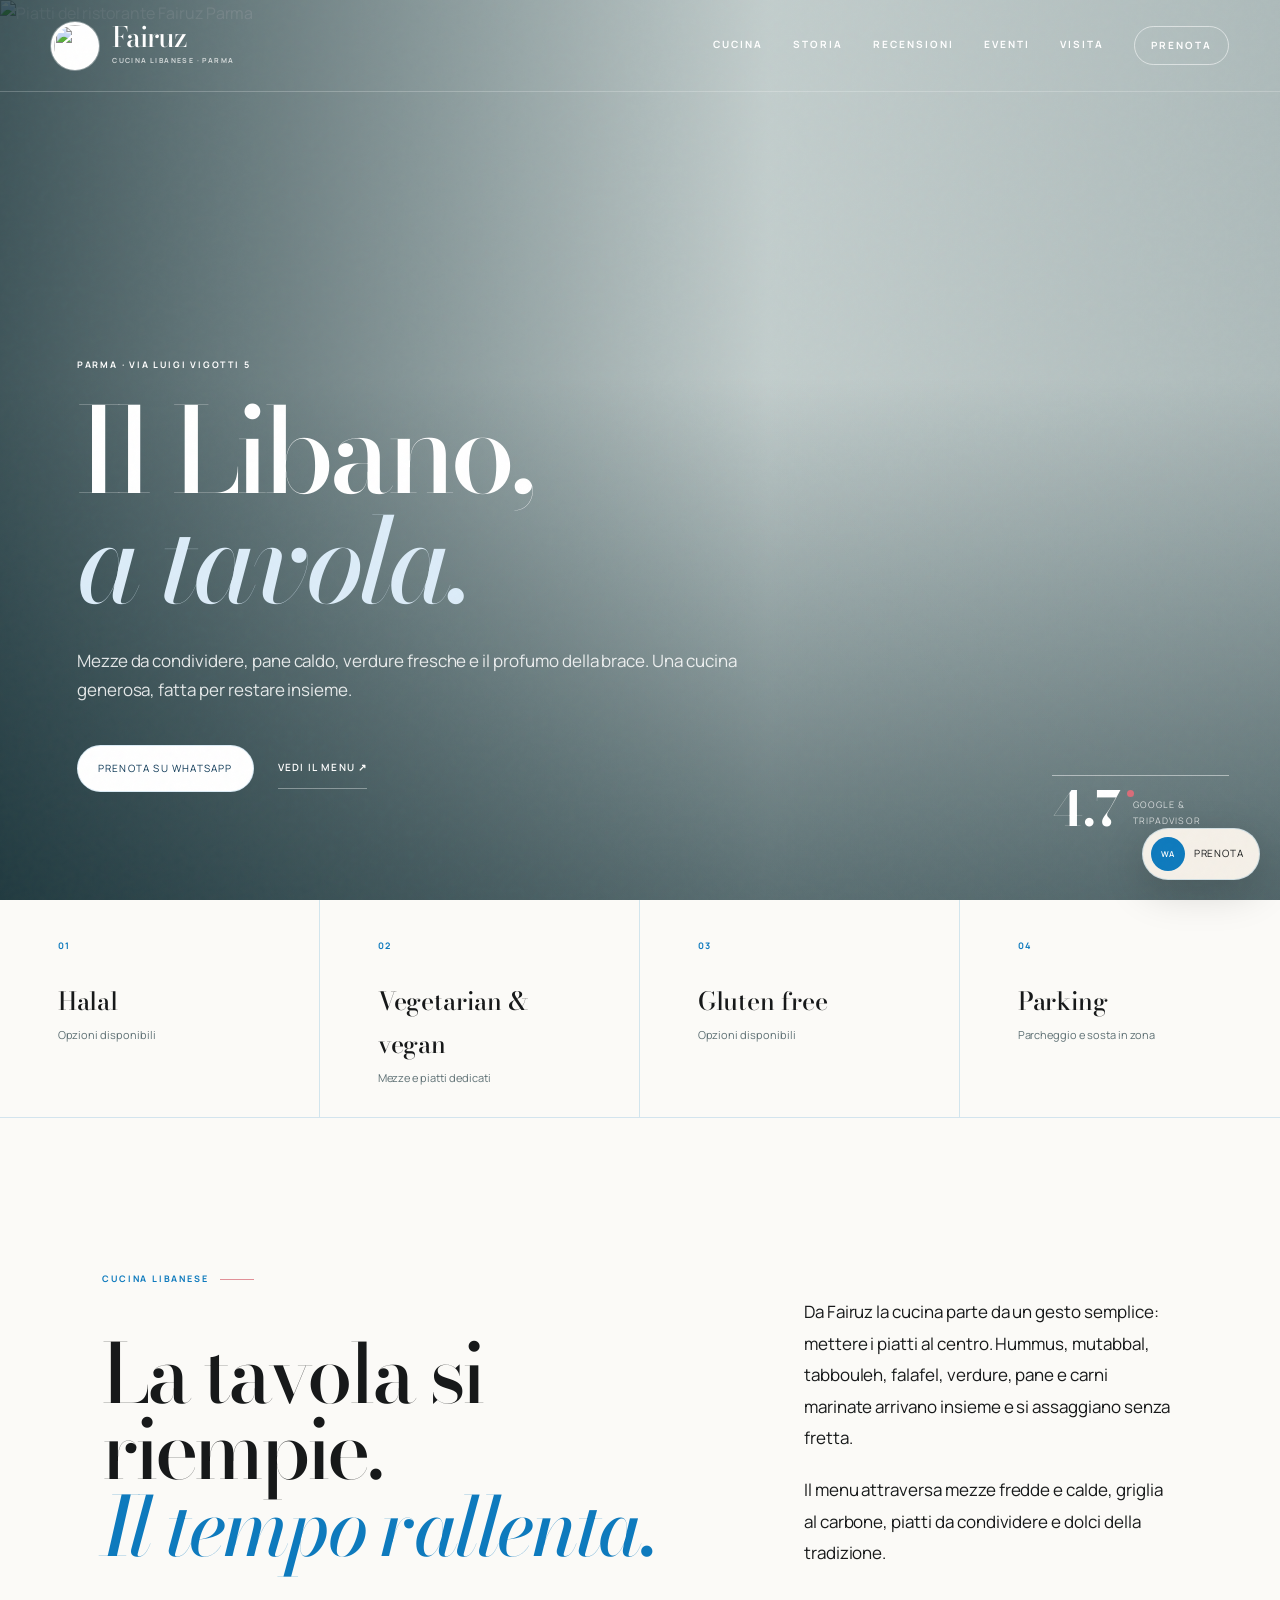
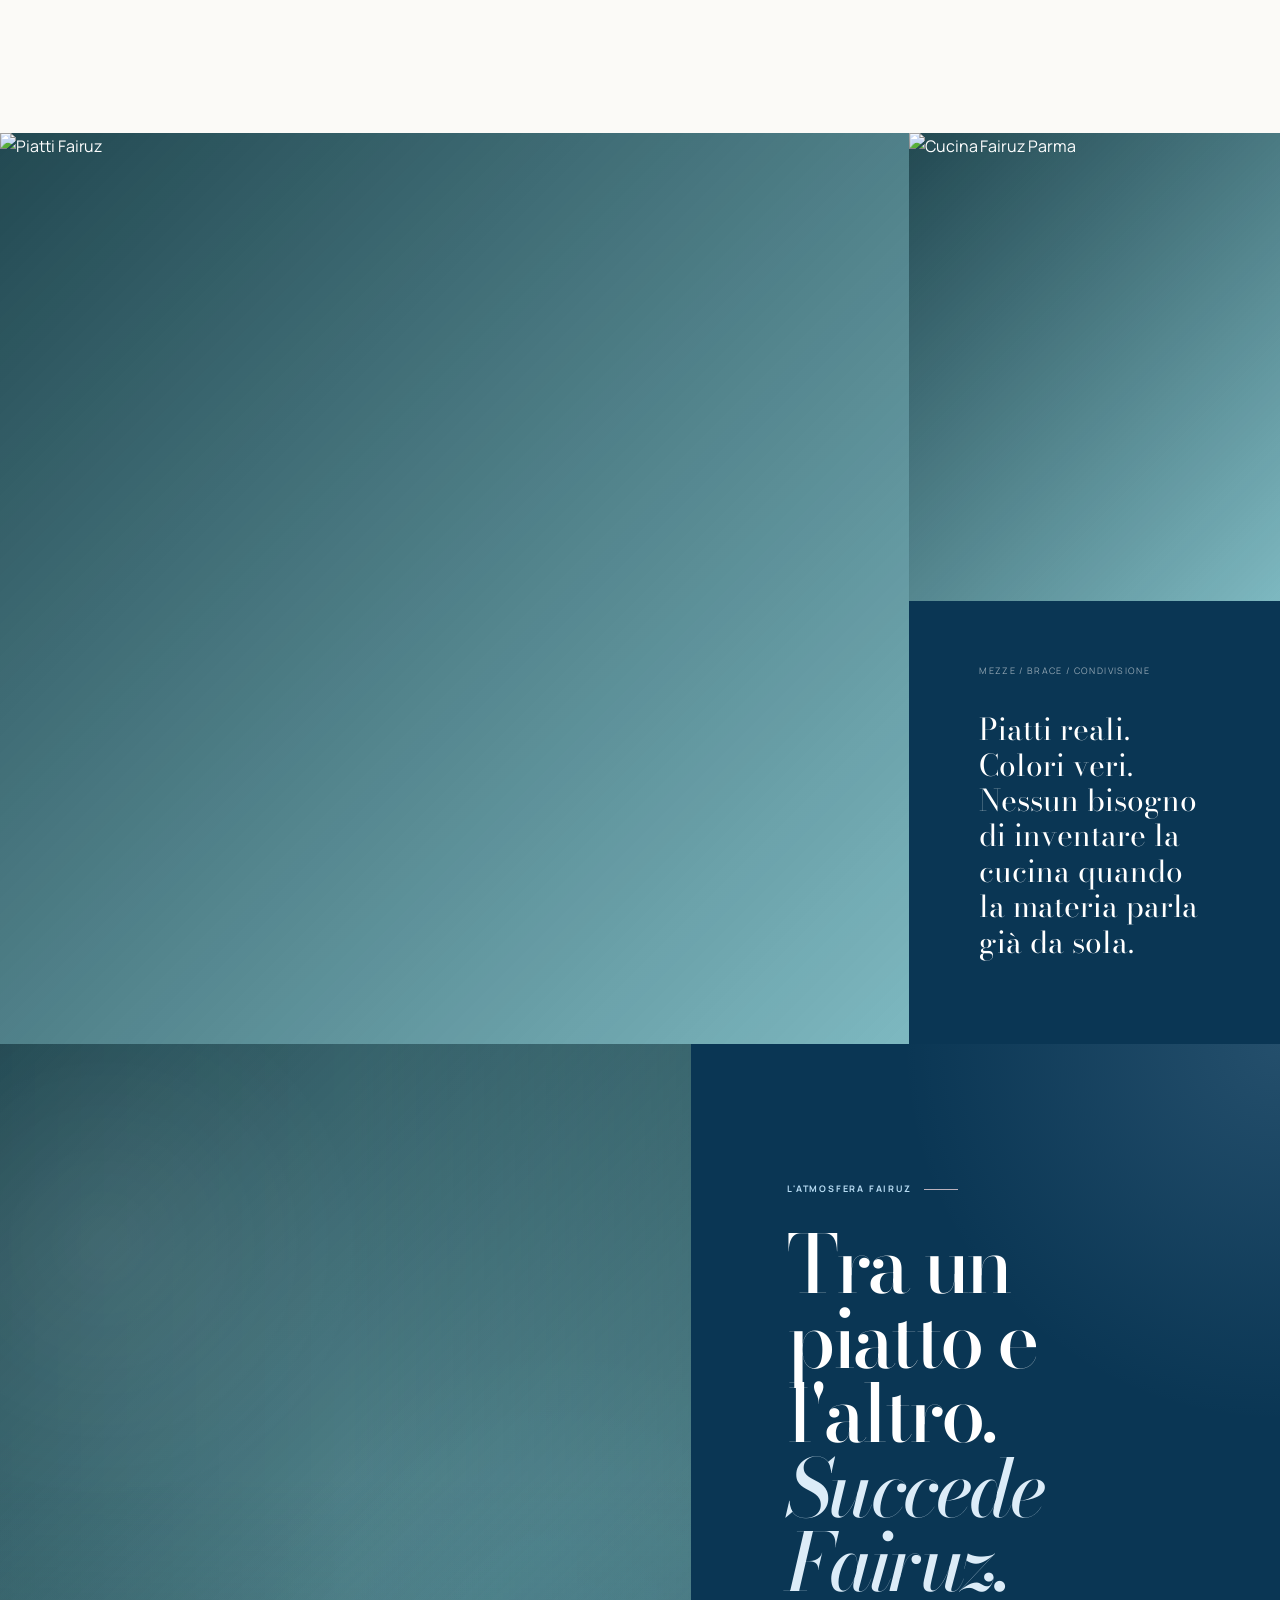
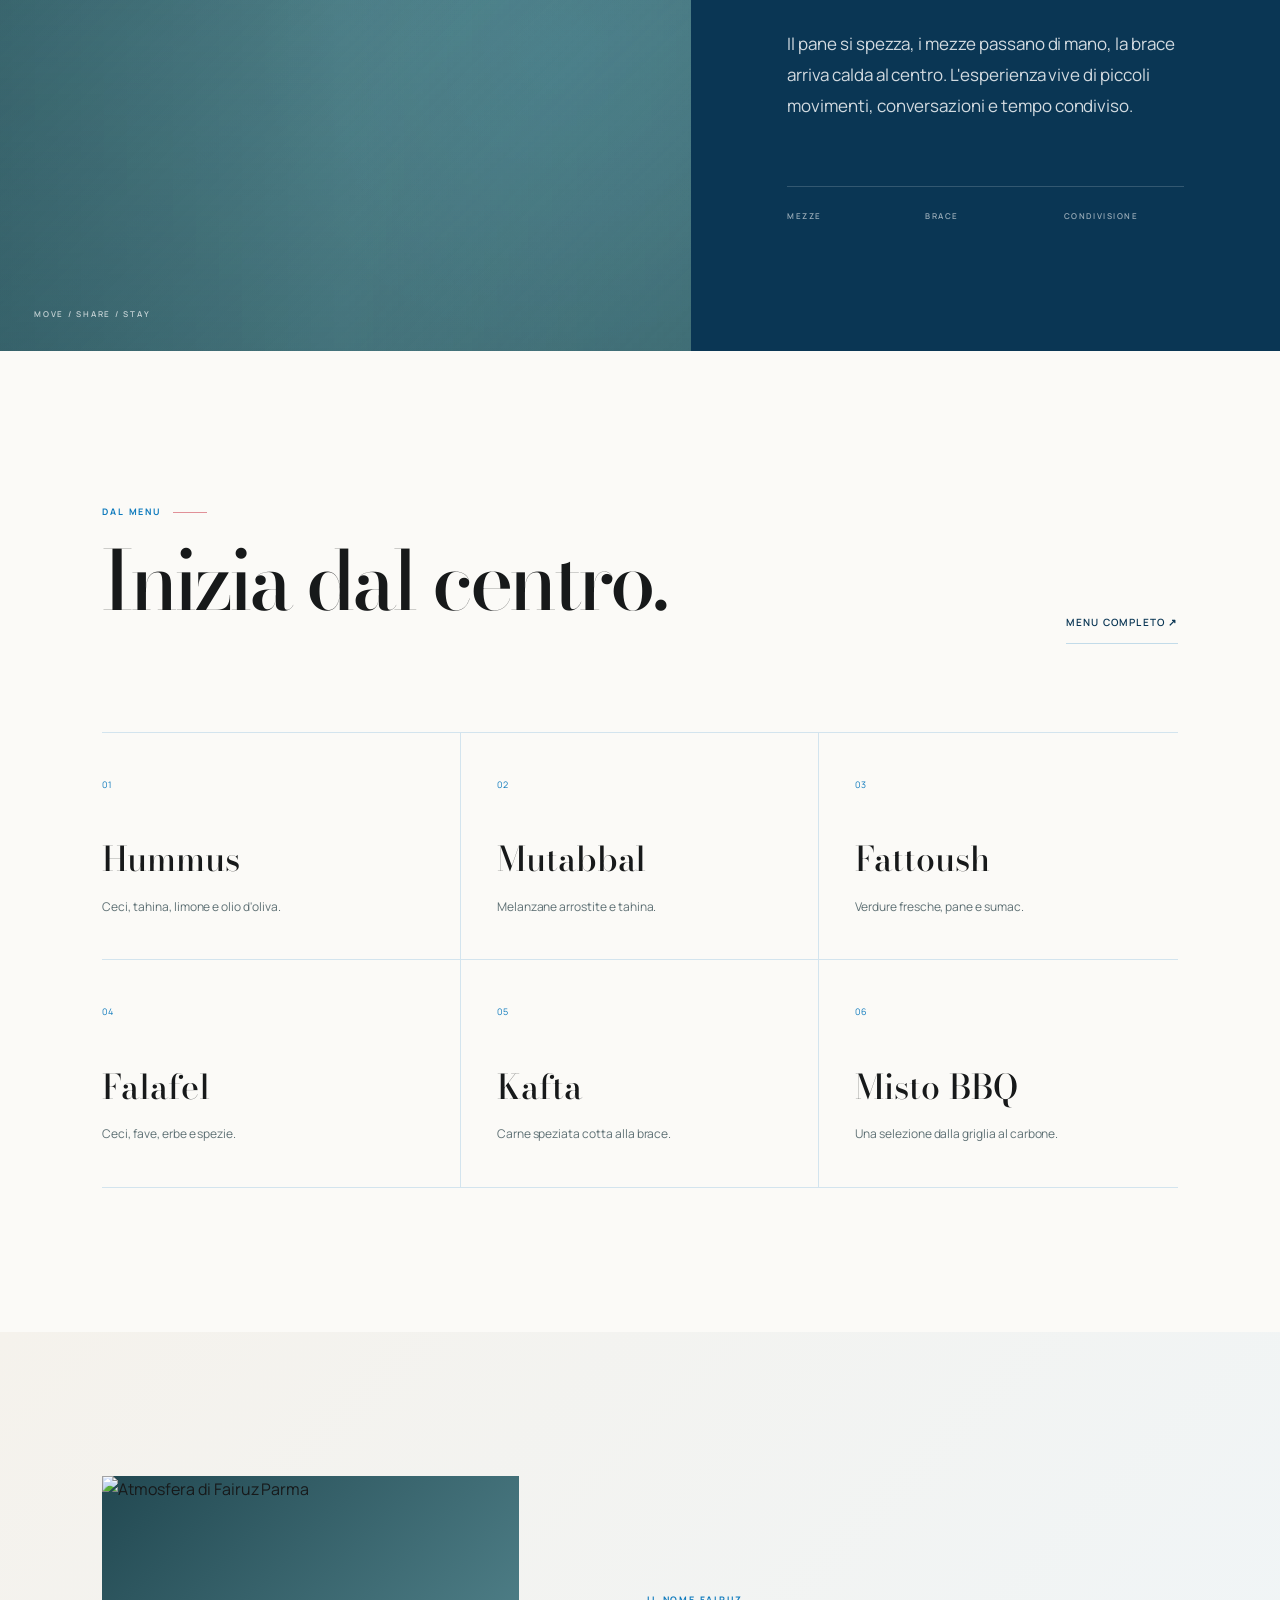
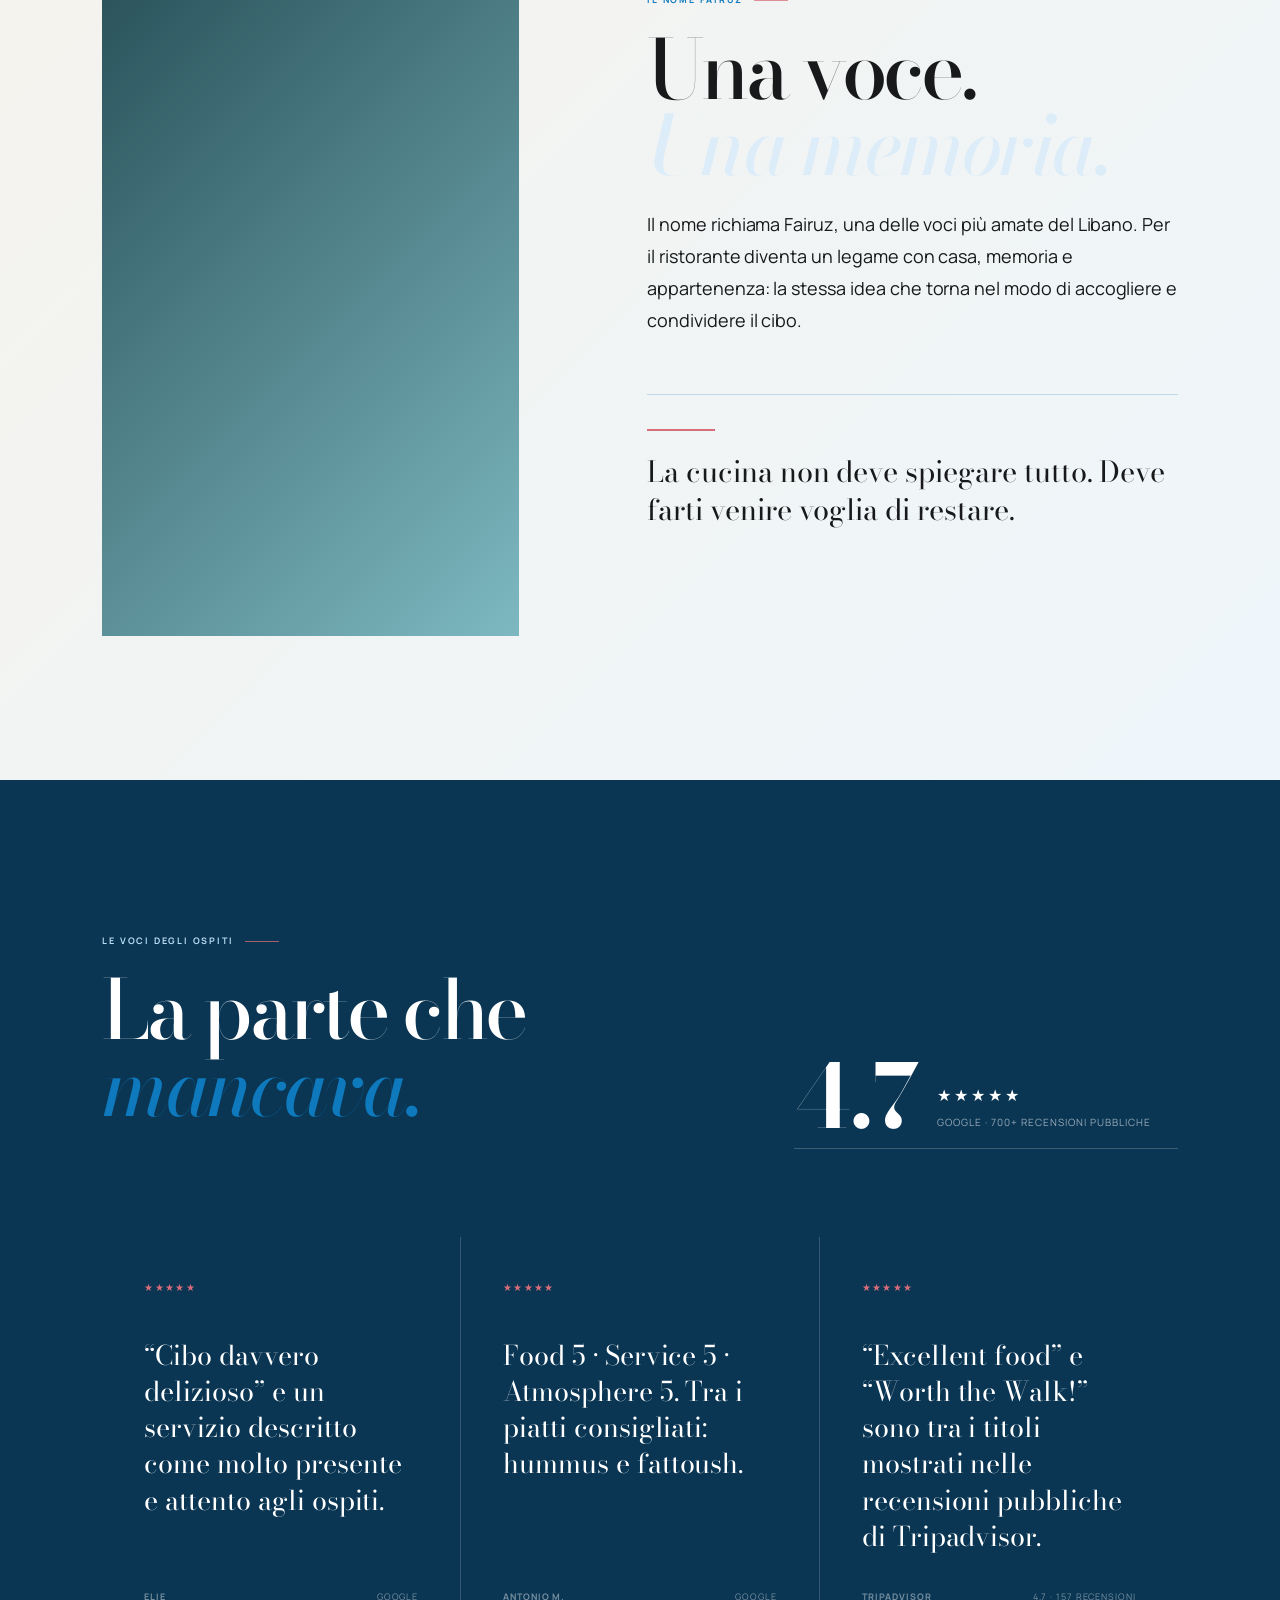
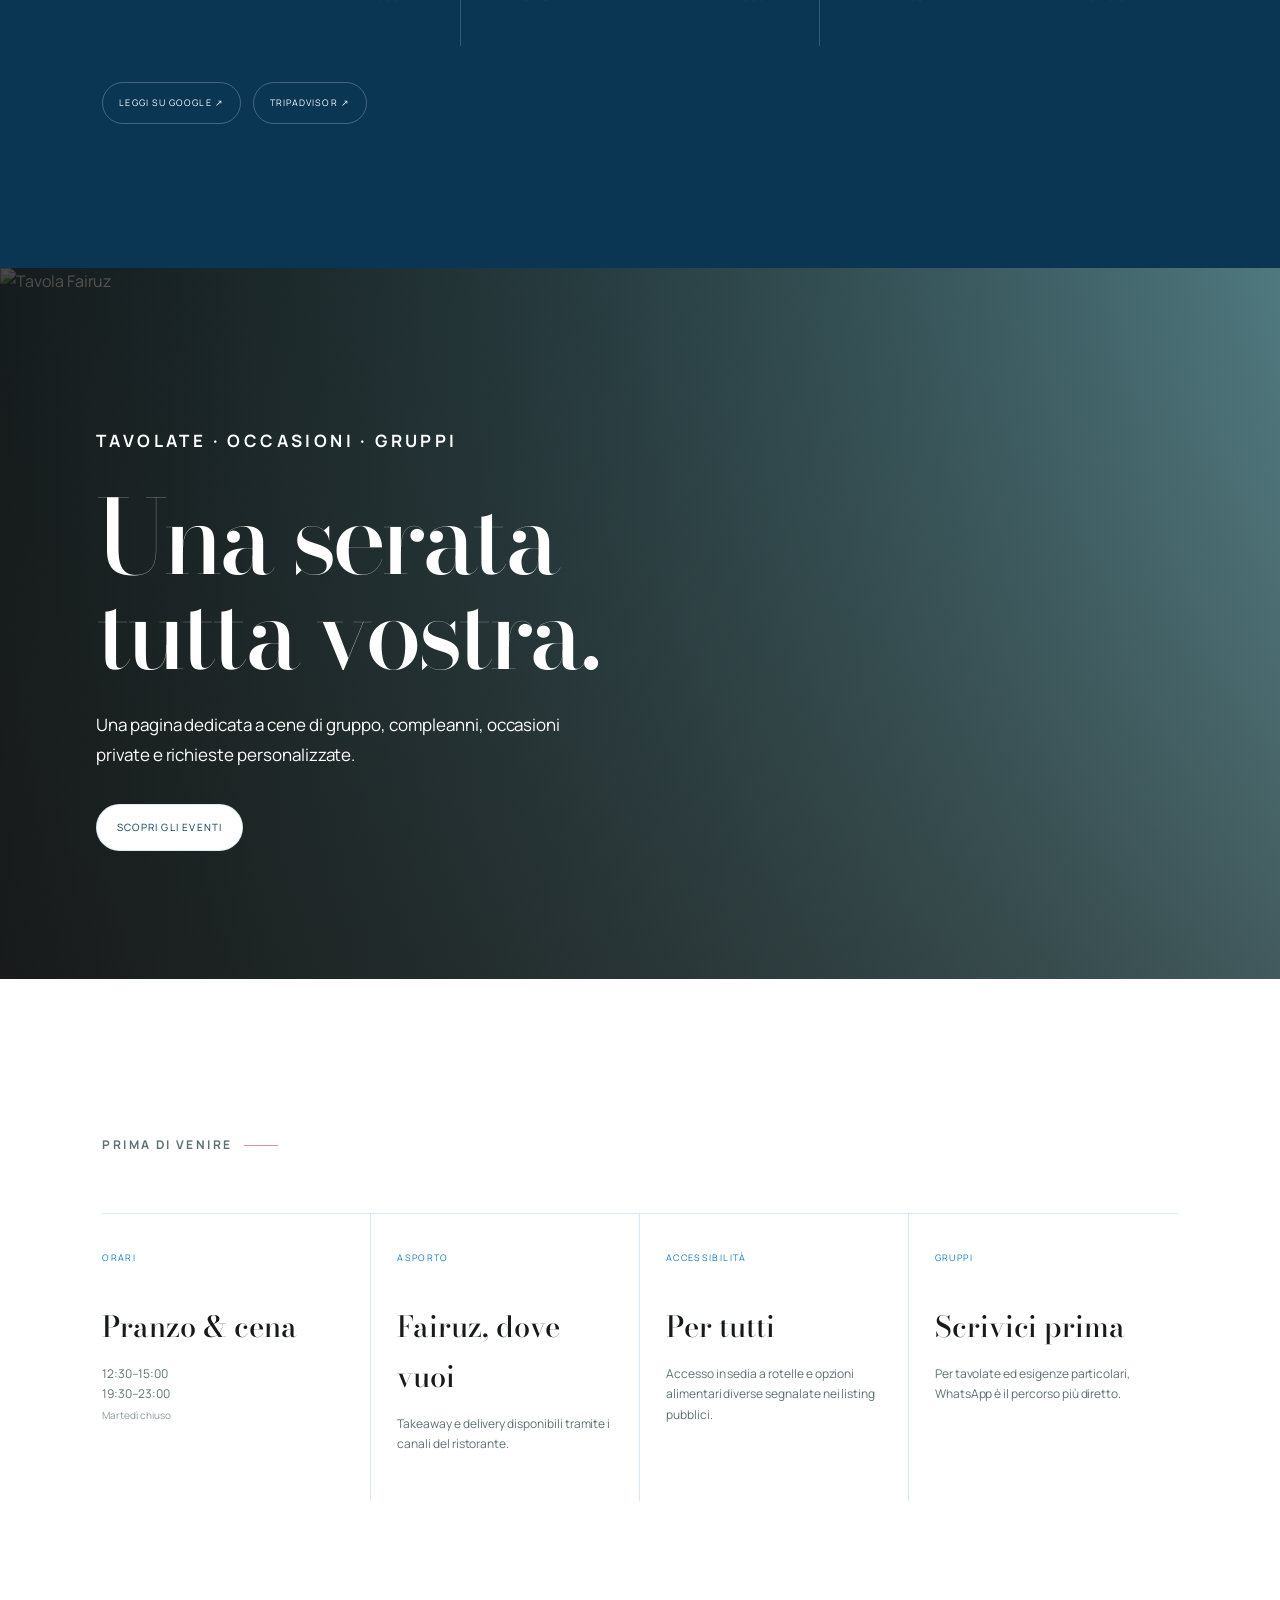
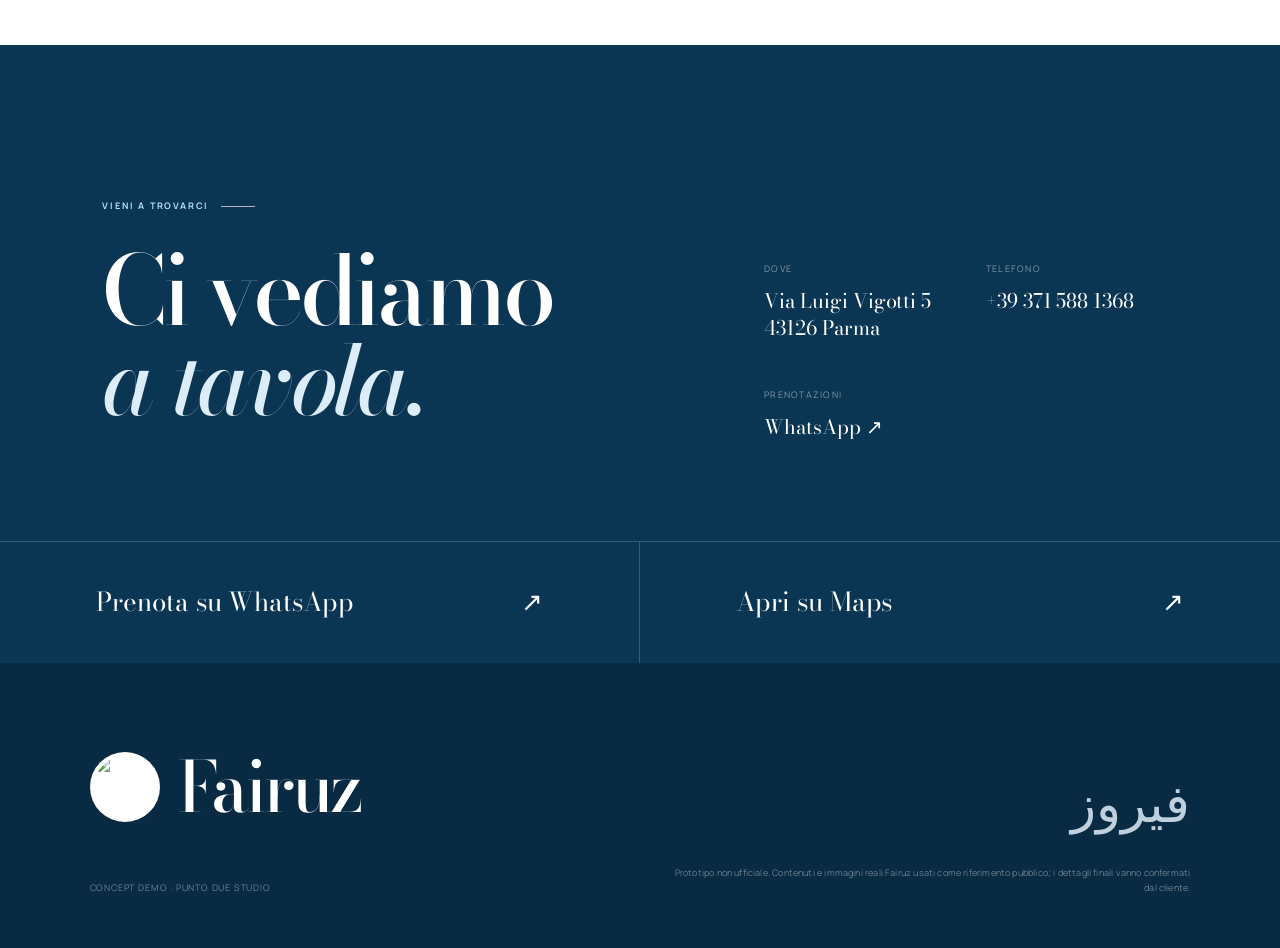
==== commit af9b7e74: "Align Fairuz demo with real logo brand system" ====
--- a/index.html
+++ b/index.html
@@ -3,12 +3,12 @@
 <head>
   <meta charset="utf-8">
   <meta name="viewport" content="width=device-width, initial-scale=1">
-  <meta name="theme-color" content="#123b45">
+  <meta name="theme-color" content="#0E7ABD">
   <meta name="description" content="Fairuz Parma — cucina libanese, mezze, griglia al carbone e ospitalità.">
   <title>Fairuz Parma — Cucina libanese</title>
   <link rel="preconnect" href="https://fonts.googleapis.com">
   <link rel="preconnect" href="https://fonts.gstatic.com" crossorigin>
-  <link href="https://fonts.googleapis.com/css2?family=Cormorant+Garamond:ital,wght@0,500;0,600;1,500&family=Manrope:wght@400;500;600&display=swap" rel="stylesheet">
+  <link href="https://fonts.googleapis.com/css2?family=Bodoni+Moda:opsz,wght@6..96,400;6..96,500;6..96,600&family=Manrope:wght@400;500;600;700&display=swap" rel="stylesheet">
   <link rel="stylesheet" href="styles.css">
 </head>
 <body>
@@ -16,8 +16,11 @@
 
   <header class="site-header" id="top">
     <a class="brand" href="#top" aria-label="Fairuz Parma">
-      <span class="brand-main">Fairuz</span>
-      <span class="brand-sub">Cucina libanese · Parma</span>
+      <img class="brand-logo-mark" src="https://d2ol7oe51mr4n9.cloudfront.net/user_3JN4lq7KBj4c3qEQUgSkbrftgrd/b0ffc15e-53d9-49ad-93b0-e18c3b5502cb.png" alt="" aria-hidden="true">
+      <span class="brand-copy">
+        <span class="brand-main">Fairuz</span>
+        <span class="brand-sub">Cucina libanese · Parma</span>
+      </span>
     </a>
     <button class="menu-toggle" aria-label="Apri menu" aria-expanded="false"><span></span><span></span></button>
     <nav class="nav">
@@ -209,7 +212,10 @@
   </main>
 
   <footer class="footer">
-    <div class="footer-brand">Fairuz</div>
+    <div class="footer-brand-lockup">
+      <img class="footer-logo-mark" src="https://d2ol7oe51mr4n9.cloudfront.net/user_3JN4lq7KBj4c3qEQUgSkbrftgrd/b0ffc15e-53d9-49ad-93b0-e18c3b5502cb.png" alt="Logo Fairuz">
+      <div class="footer-brand">Fairuz</div>
+    </div>
     <div class="footer-arabic">فيروز</div>
     <p>Concept demo · Punto Due Studio</p>
     <p class="prototype-note">Prototipo non ufficiale. Contenuti e immagini reali Fairuz usati come riferimento pubblico; i dettagli finali vanno confermati dal cliente.</p>
--- a/styles.css
+++ b/styles.css
@@ -288,3 +288,489 @@
   .motion-showcase__light{animation:none}
   .motion-showcase__image{transition:none;transform:scale(1.035)}
 }
+
+
+/* Step 4 — Events + Food Truck experience */
+.event-hero--foodtruck{min-height:100svh}
+.event-hero--foodtruck .hero-media{object-position:center 52%}
+.event-hero__shade{
+  background:
+    linear-gradient(90deg,rgba(7,31,37,.78) 0%,rgba(7,31,37,.30) 48%,rgba(7,31,37,.16) 72%,rgba(7,31,37,.28) 100%),
+    linear-gradient(0deg,rgba(7,31,37,.62),transparent 54%);
+}
+.event-hero__meta{
+  position:absolute;
+  right:4vw;
+  bottom:8vh;
+  z-index:4;
+  display:flex;
+  flex-direction:column;
+  align-items:flex-end;
+  gap:6px;
+  padding-top:14px;
+  border-top:1px solid rgba(255,255,255,.42);
+  font-size:8px;
+  text-transform:uppercase;
+  letter-spacing:.18em;
+  color:rgba(255,255,255,.7);
+}
+
+.event-format-heading{max-width:860px;margin-bottom:72px}
+.event-format-heading h2,
+.foodtruck-feature__content h2,
+.event-value__heading h2,
+.event-process__heading h2{
+  font-family:var(--serif);
+  font-weight:500;
+  font-size:clamp(58px,6.6vw,104px);
+  line-height:.94;
+  letter-spacing:-.038em;
+  margin:22px 0 0;
+}
+.event-format-heading h2 em,
+.foodtruck-feature__content h2 em,
+.event-value__heading h2 em,
+.event-process__heading h2 em{font-style:italic;color:var(--brand-teal)}
+
+.event-format-grid{display:grid;grid-template-columns:repeat(3,1fr);border-top:1px solid var(--line);border-bottom:1px solid var(--line)}
+.event-format-card{
+  min-height:420px;
+  padding:28px 30px 30px 0;
+  border-right:1px solid var(--line);
+  display:flex;
+  flex-direction:column;
+  justify-content:space-between;
+}
+.event-format-card+article{padding-left:30px}
+.event-format-card:last-child{border-right:0}
+.event-format-card__number,
+.event-format-card__label{
+  font-size:8px;
+  font-weight:600;
+  letter-spacing:.17em;
+  text-transform:uppercase;
+}
+.event-format-card__number{color:var(--brand-teal)}
+.event-format-card__label{margin:0 0 12px;color:#6d8387}
+.event-format-card h3{font-family:var(--serif);font-size:42px;line-height:1;font-weight:600;margin:0 0 18px}
+.event-format-card p:not(.event-format-card__label){font-size:13px;line-height:1.75;color:#5e7074;max-width:320px}
+.event-format-card>a{align-self:flex-end;font-family:var(--serif);font-size:38px;line-height:1;color:var(--brand-teal);transition:transform .25s ease}
+.event-format-card>a:hover{transform:translate(4px,4px)}
+
+.foodtruck-feature{
+  display:grid;
+  grid-template-columns:minmax(0,1.15fr) minmax(0,.85fr);
+  min-height:88vh;
+  background:var(--brand-petrol);
+  color:#fff;
+}
+.foodtruck-feature__media{position:relative;min-height:88vh;overflow:hidden;background:#092f38}
+.foodtruck-feature__media img{height:100%;object-fit:cover;object-position:center}
+.foodtruck-feature__media:after{
+  content:"";
+  position:absolute;
+  inset:0;
+  background:linear-gradient(90deg,transparent 68%,rgba(18,59,69,.24));
+  pointer-events:none;
+}
+.foodtruck-feature__tag{
+  position:absolute;
+  left:28px;
+  bottom:24px;
+  z-index:2;
+  padding:10px 13px;
+  border:1px solid rgba(255,255,255,.45);
+  background:rgba(9,43,51,.30);
+  backdrop-filter:blur(8px);
+  font-size:8px;
+  font-weight:600;
+  letter-spacing:.18em;
+}
+.foodtruck-feature__content{
+  display:flex;
+  flex-direction:column;
+  justify-content:center;
+  padding:9vw 7vw;
+}
+.foodtruck-feature__content h2 em{color:#dcebed}
+.foodtruck-feature__content>p:not(.section-kicker){font-size:17px;line-height:1.82;color:rgba(255,255,255,.82);margin:0;max-width:560px}
+.foodtruck-points{margin:48px 0 42px;border-top:1px solid rgba(255,255,255,.17)}
+.foodtruck-points>div{display:grid;grid-template-columns:40px 1fr;gap:14px;padding:16px 0;border-bottom:1px solid rgba(255,255,255,.13)}
+.foodtruck-points span{font-size:8px;letter-spacing:.16em;color:var(--brand-aqua)}
+.foodtruck-points p{font-size:12px;line-height:1.65;margin:0;color:rgba(255,255,255,.68)}
+.event-outline-button{align-self:flex-start;border:1px solid rgba(255,255,255,.5);color:#fff;background:transparent}
+.event-outline-button:hover{background:var(--brand-ivory);color:var(--brand-petrol)}
+
+.event-mosaic{
+  display:grid;
+  grid-template-columns:1.35fr .65fr;
+  grid-template-rows:1fr 1fr;
+  min-height:90vh;
+  background:#082d35;
+  gap:1px;
+}
+.event-mosaic figure{margin:0;overflow:hidden;background:#123b45}
+.event-mosaic img{width:100%;height:100%;object-fit:cover}
+.event-mosaic__wide{grid-row:1/3;min-height:90vh}
+.event-mosaic__food,.event-mosaic__detail{min-height:45vh}
+
+.event-value{background:var(--brand-petrol);color:#fff}
+.event-value__heading{max-width:860px;margin-bottom:74px}
+.event-value__heading .section-kicker{color:var(--brand-aqua)}
+.event-value__heading h2 em{color:#dcebed}
+.event-value-grid{display:grid;grid-template-columns:repeat(4,1fr);border-top:1px solid rgba(255,255,255,.18)}
+.event-value-grid article{padding:30px 28px 26px 0;border-right:1px solid rgba(255,255,255,.14)}
+.event-value-grid article+article{padding-left:28px}
+.event-value-grid article:last-child{border-right:0}
+.event-value-grid span{font-size:8px;letter-spacing:.15em;color:var(--brand-aqua)}
+.event-value-grid h3{font-family:var(--serif);font-size:29px;line-height:1.05;margin:32px 0 10px;font-weight:600}
+.event-value-grid p{font-size:12px;line-height:1.7;color:rgba(255,255,255,.62);margin:0}
+
+.event-process__heading{max-width:780px;margin-bottom:68px}
+.process-grid--event{margin-top:0}
+.event-process__note{margin:18px 0 0;font-size:10px;color:#6c7f83}
+.events-page .event-big-cta{transition:color .25s ease,padding .25s ease}
+.events-page .event-big-cta:hover{padding-left:12px;padding-right:12px}
+
+@media(max-width:900px){
+  .event-hero--foodtruck .hero-media{object-position:58% center}
+  .event-hero__meta{display:none}
+  .event-format-heading{margin-bottom:48px}
+  .event-format-grid{grid-template-columns:1fr}
+  .event-format-card,.event-format-card+article{min-height:290px;padding:26px 0;border-right:0;border-bottom:1px solid var(--line)}
+  .event-format-card:last-child{border-bottom:0}
+  .foodtruck-feature{grid-template-columns:1fr;min-height:auto}
+  .foodtruck-feature__media{min-height:64vh}
+  .foodtruck-feature__content{padding:88px 22px 94px}
+  .foodtruck-feature__content h2,
+  .event-format-heading h2,
+  .event-value__heading h2,
+  .event-process__heading h2{font-size:clamp(54px,14vw,78px)}
+  .event-mosaic{grid-template-columns:1fr;grid-template-rows:auto;min-height:0}
+  .event-mosaic__wide,.event-mosaic__food,.event-mosaic__detail{grid-row:auto;min-height:58vh}
+  .event-value__heading{margin-bottom:50px}
+  .event-value-grid{grid-template-columns:1fr}
+  .event-value-grid article,.event-value-grid article+article{padding:24px 0;border-right:0;border-bottom:1px solid rgba(255,255,255,.14)}
+  .event-value-grid article:last-child{border-bottom:0}
+}
+
+
+/* Step 5 — logo-led Fairuz brand alignment */
+:root{
+  --brand-blue:#0E7ABD;
+  --brand-blue-deep:#0A3654;
+  --brand-blue-dark:#082A43;
+  --brand-blue-soft:#DCECF8;
+  --brand-blue-pale:#EEF6FB;
+  --brand-red:#D86C78;
+  --brand-red-soft:#F5DADF;
+  --brand-charcoal:#17191A;
+  --brand-muted:#59646A;
+  --brand-paper:#FBFAF7;
+  --brand-ivory:#F5F2EC;
+
+  --brand-petrol:var(--brand-blue-deep);
+  --brand-teal:var(--brand-blue);
+  --brand-aqua:#B9DDF4;
+  --brand-mist:var(--brand-blue-pale);
+  --brand-warm:var(--brand-red);
+
+  --ink:var(--brand-charcoal);
+  --ink-soft:#454B4F;
+  --paper:var(--brand-paper);
+  --warm:var(--brand-ivory);
+  --clay:var(--brand-blue);
+  --olive:var(--brand-blue-deep);
+  --white:#FFFFFF;
+  --line:rgba(14,122,189,.17);
+
+  --serif:"Bodoni Moda", Georgia, serif;
+  --sans:"Manrope", Arial, sans-serif;
+}
+
+body{
+  background:var(--brand-paper);
+  color:var(--brand-charcoal);
+  font-family:var(--sans);
+  line-height:1.72;
+  letter-spacing:-.003em;
+}
+::selection{background:var(--brand-blue);color:#fff}
+p{max-width:68ch}
+
+/* Logo-led header */
+.site-header{
+  height:92px;
+  border-bottom:1px solid rgba(255,255,255,.22);
+}
+.site-header.scrolled{
+  background:rgba(8,42,67,.95);
+  box-shadow:0 10px 40px rgba(5,34,52,.12);
+}
+.brand{
+  display:flex;
+  align-items:center;
+  gap:13px;
+}
+.brand-logo-mark{
+  width:48px;
+  height:48px;
+  object-fit:contain;
+  border-radius:50%;
+  background:#fff;
+  padding:3px;
+  box-shadow:0 0 0 1px rgba(255,255,255,.34);
+  flex:none;
+}
+.brand-copy{
+  display:flex;
+  flex-direction:column;
+  gap:1px;
+}
+.brand-main{
+  display:block;
+  font-family:var(--serif);
+  font-size:28px;
+  font-weight:500;
+  line-height:1;
+  letter-spacing:-.035em;
+}
+.brand-sub{
+  display:block;
+  margin-top:3px;
+  font-size:7px;
+  letter-spacing:.19em;
+  opacity:.72;
+}
+.nav{
+  letter-spacing:.13em;
+  font-weight:700;
+}
+.nav-cta{
+  border-color:rgba(255,255,255,.55);
+}
+.nav-cta:hover{
+  background:#fff;
+  color:var(--brand-blue-deep);
+}
+
+/* Type hierarchy */
+.hero h1,.event-hero h1,.intro h2,.menu-preview h2,.story h2,.reviews h2,
+.events-copy h2,.visit h2,.event-intro h2,.motion-showcase__content h2,
+.event-format-heading h2,.foodtruck-feature__content h2,
+.event-value__heading h2,.event-process__heading h2{
+  font-family:var(--serif);
+  font-weight:500;
+  letter-spacing:-.045em;
+  line-height:.93;
+}
+.hero h1,.event-hero h1{
+  font-size:clamp(76px,9.2vw,146px);
+}
+.intro h2,.menu-preview h2,.story h2,.reviews h2,.event-intro h2{
+  font-size:clamp(58px,6.4vw,100px);
+}
+.hero h1 em,.event-hero h1 em,.intro h2 em,.story h2 em,.reviews h2 em,
+.visit h2 em,.event-intro h2 em,.motion-showcase__content h2 em,
+.foodtruck-feature__content h2 em,.event-value__heading h2 em,
+.event-process__heading h2 em{
+  color:var(--brand-blue-soft);
+  font-style:italic;
+}
+.intro h2 em,.reviews h2 em,.event-intro h2 em,
+.event-format-heading h2 em,.event-process__heading h2 em{
+  color:var(--brand-blue);
+}
+.eyebrow,.section-kicker,.fact-kicker,.brand-sub,.nav{
+  font-weight:700;
+  letter-spacing:.20em;
+}
+.section-kicker,.fact-kicker{color:var(--brand-blue)}
+
+/* Logo-inspired graphic language */
+.quick-facts,
+.menu-grid,
+.utility-grid,
+.event-format-grid,
+.process-grid{
+  border-color:var(--line);
+}
+.quick-facts>div,
+.menu-grid article,
+.utility article,
+.event-format-card,
+.process-grid>div{
+  border-color:var(--line);
+}
+.quick-facts strong,
+.menu-grid h3,
+.utility h3,
+.event-format-card h3,
+.process-grid h3{
+  font-family:var(--serif);
+  font-weight:500;
+}
+.fact-kicker,
+.menu-grid span,
+.utility article>span,
+.event-format-card__number,
+.process-grid span{
+  color:var(--brand-blue);
+}
+.story{
+  background:linear-gradient(135deg,#F5F2EC 0%,#EEF6FB 100%);
+}
+.story blockquote{
+  border-color:rgba(14,122,189,.23);
+}
+.story blockquote:before{
+  content:"";
+  display:block;
+  width:68px;
+  height:2px;
+  background:var(--brand-red);
+  margin-bottom:22px;
+}
+
+/* Dark sections now come from the real logo blue */
+.reviews,.visit,.motion-showcase,.foodtruck-feature,.event-value{
+  background:var(--brand-blue-deep);
+}
+.real-gallery{
+  background:var(--brand-blue-deep);
+}
+.footer{
+  background:var(--brand-blue-dark);
+}
+.reviews .section-kicker,
+.event-value__heading .section-kicker,
+.section-kicker.light{
+  color:#B9DDF4;
+}
+.stars{color:var(--brand-red)}
+.review-card{background:var(--brand-blue-deep)}
+.rating-block{border-color:rgba(255,255,255,.20)}
+.review-card footer{color:rgba(255,255,255,.76)}
+.reviews-links a:hover{
+  background:#fff;
+  border-color:#fff;
+  color:var(--brand-blue-deep);
+}
+
+/* Blue/white CTAs with tiny logo-red accent */
+.button-light{
+  background:#fff;
+  color:var(--brand-blue-deep);
+  border:1px solid rgba(14,122,189,.15);
+}
+.button-light:hover{
+  background:var(--brand-blue);
+  color:#fff;
+}
+.text-link.dark{
+  color:var(--brand-blue-deep);
+  border-color:rgba(14,122,189,.24);
+}
+.wa-dot{background:var(--brand-blue)}
+.wa-float{
+  border-color:rgba(14,122,189,.16);
+}
+.wa-float:hover{
+  color:var(--brand-blue-deep);
+}
+
+/* Circular motif derived from the logo */
+.hero-badge{
+  border-top-color:rgba(255,255,255,.48);
+}
+.hero-badge strong{
+  position:relative;
+}
+.hero-badge strong:after{
+  content:"";
+  position:absolute;
+  width:7px;
+  height:7px;
+  border-radius:50%;
+  background:var(--brand-red);
+  right:-13px;
+  top:0;
+}
+.motion-showcase__content{
+  background:
+    radial-gradient(circle at 100% 0%,rgba(185,221,244,.15),transparent 35%),
+    var(--brand-blue-deep);
+}
+.motion-showcase__media{background:var(--brand-blue-dark)}
+.motion-showcase__light{
+  background:
+    radial-gradient(circle at 25% 30%,rgba(255,255,255,.16),transparent 22%),
+    radial-gradient(circle at 72% 62%,rgba(14,122,189,.18),transparent 28%);
+}
+.motion-showcase__rule{
+  border-color:rgba(255,255,255,.17);
+}
+.event-mosaic{background:var(--brand-blue-dark)}
+.event-mosaic figure{background:var(--brand-blue-deep)}
+
+/* Red line — taken from the logo, used sparingly */
+.section-kicker:after{
+  content:"";
+  display:inline-block;
+  vertical-align:middle;
+  width:34px;
+  height:1px;
+  background:var(--brand-red);
+  margin-left:12px;
+  opacity:.75;
+}
+.section-kicker.light:after{
+  background:var(--brand-red-soft);
+}
+
+/* Spacing refinement, no structural changes */
+.section{padding-top:144px;padding-bottom:144px}
+.intro-grid{gap:11vw}
+.body-copy{line-height:1.86}
+.menu-grid{margin-top:88px}
+.review-grid{margin-top:88px}
+.events-copy{padding-top:10vw;padding-bottom:10vw}
+.visit-top{padding-bottom:92px}
+
+/* Footer uses the real mark */
+.footer-brand-lockup{
+  display:flex;
+  align-items:center;
+  gap:18px;
+}
+.footer-logo-mark{
+  width:70px;
+  height:70px;
+  object-fit:contain;
+  border-radius:50%;
+  background:#fff;
+  padding:4px;
+}
+.footer-brand{
+  font-family:var(--serif);
+  font-size:70px;
+  font-weight:500;
+  letter-spacing:-.045em;
+}
+.footer-arabic{color:var(--brand-blue-soft)}
+
+/* Responsive brand treatment */
+@media(max-width:900px){
+  .site-header{height:76px}
+  .brand-logo-mark{width:40px;height:40px}
+  .brand-main{font-size:24px}
+  .brand-sub{display:none}
+  .nav{background:var(--brand-blue-dark)}
+  .section{padding-top:98px;padding-bottom:98px}
+  .hero h1,.event-hero h1{font-size:clamp(66px,18vw,96px)}
+  .footer-brand-lockup{gap:12px}
+  .footer-logo-mark{width:56px;height:56px}
+  .footer-brand{font-size:54px}
+  .wa-float{background:var(--brand-blue)}
+  .wa-dot{background:#fff;color:var(--brand-blue)}
+}
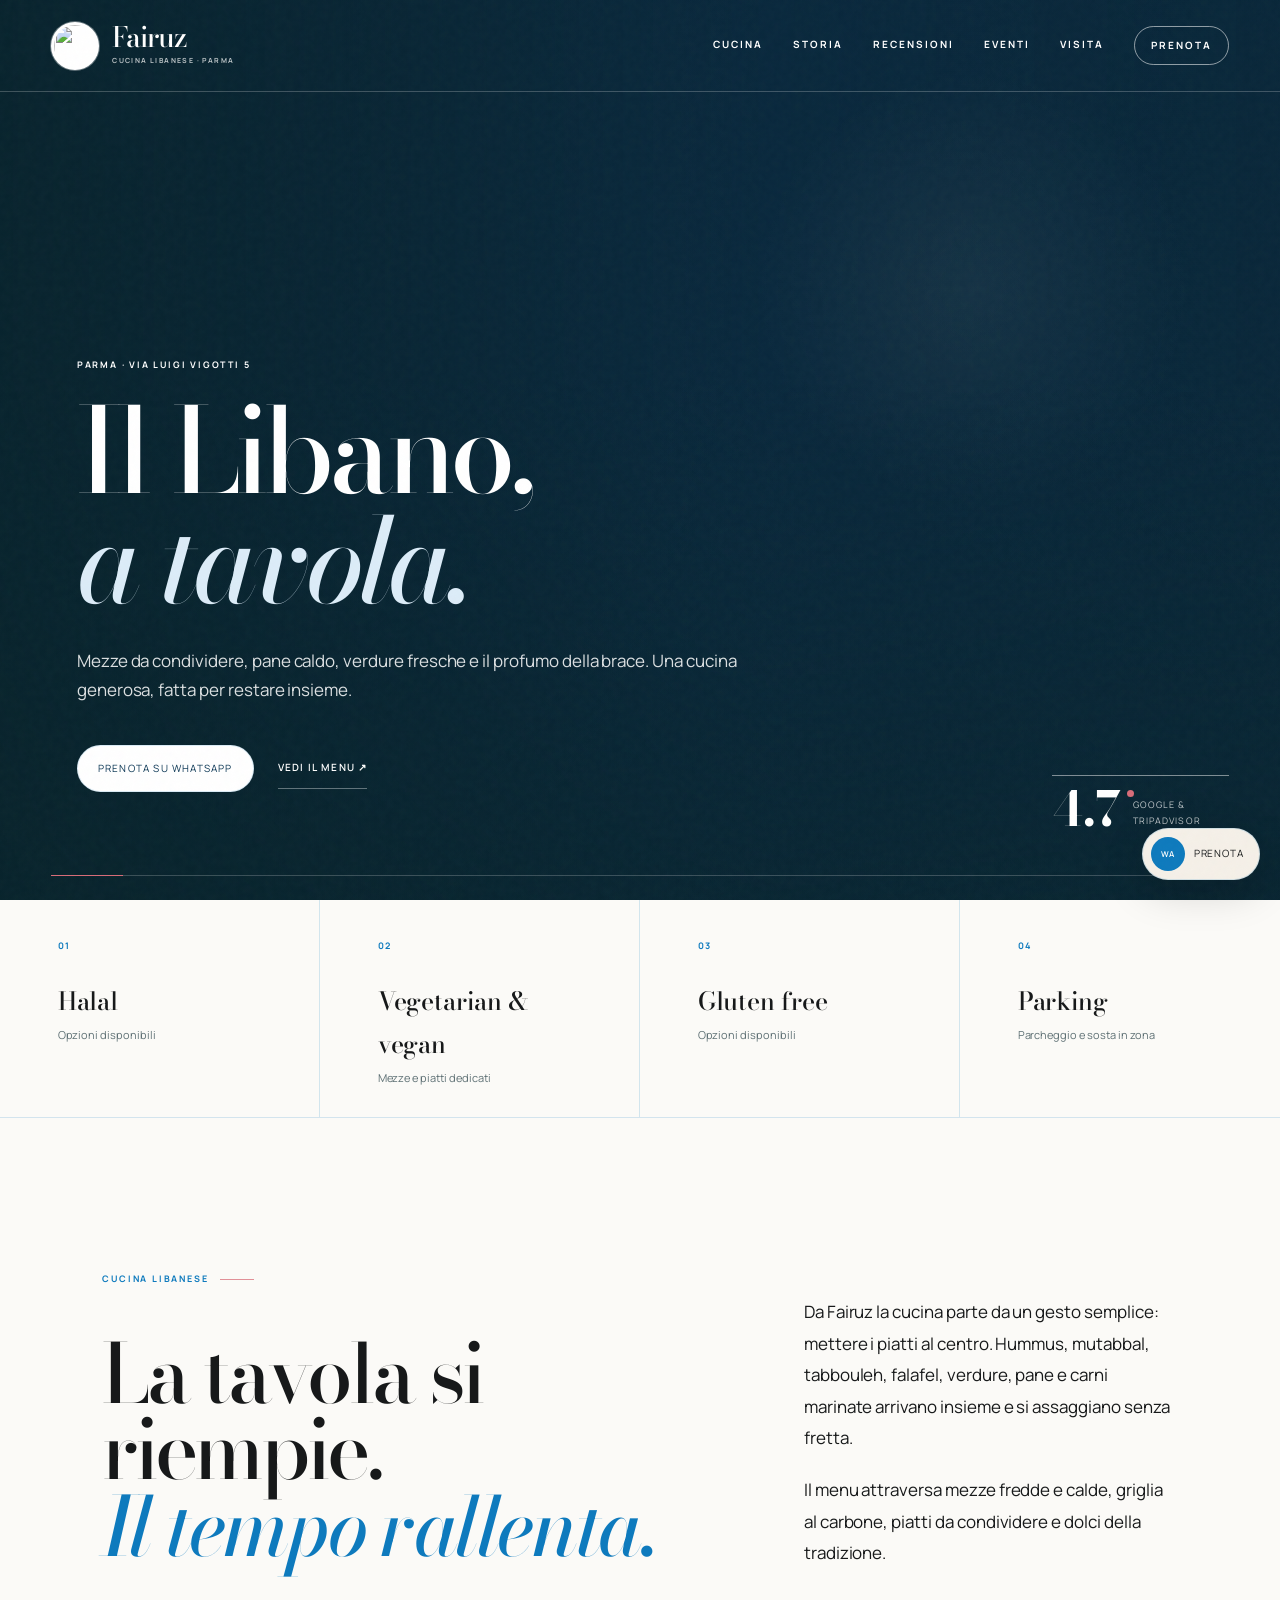
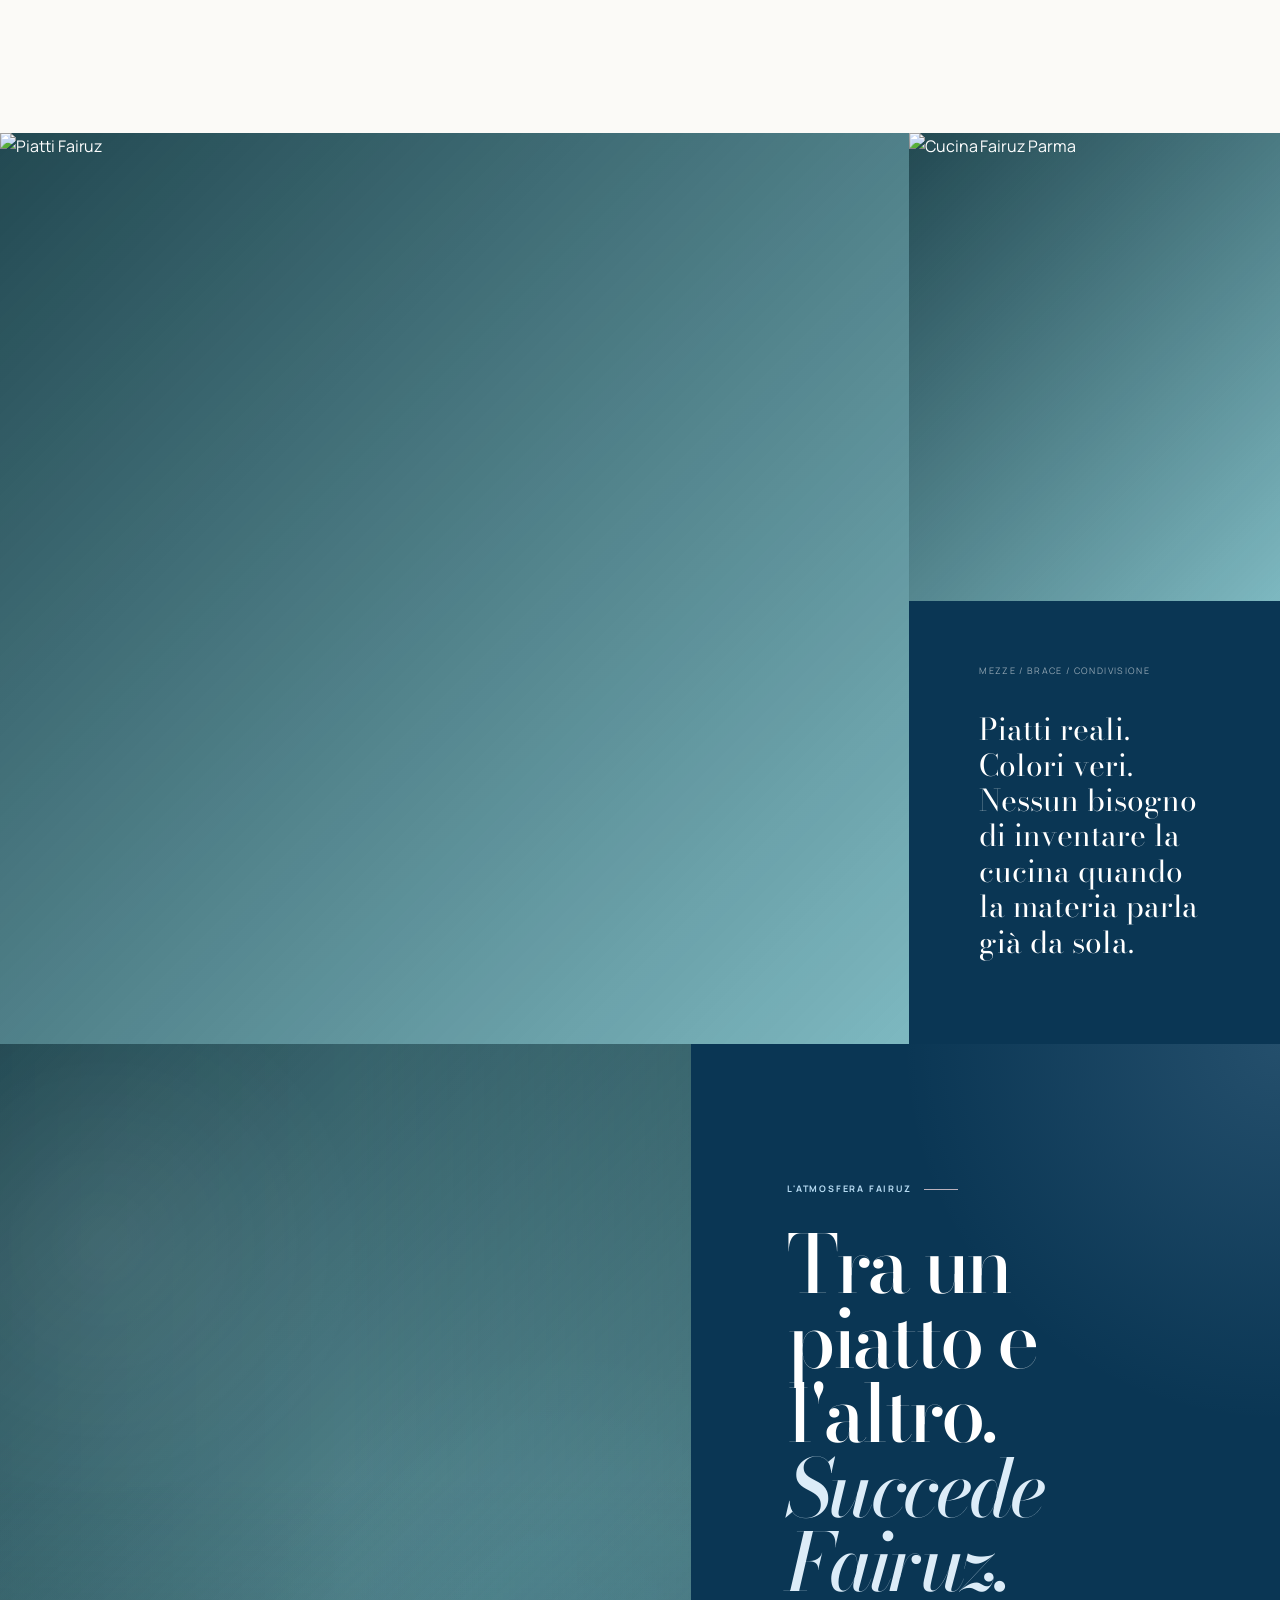
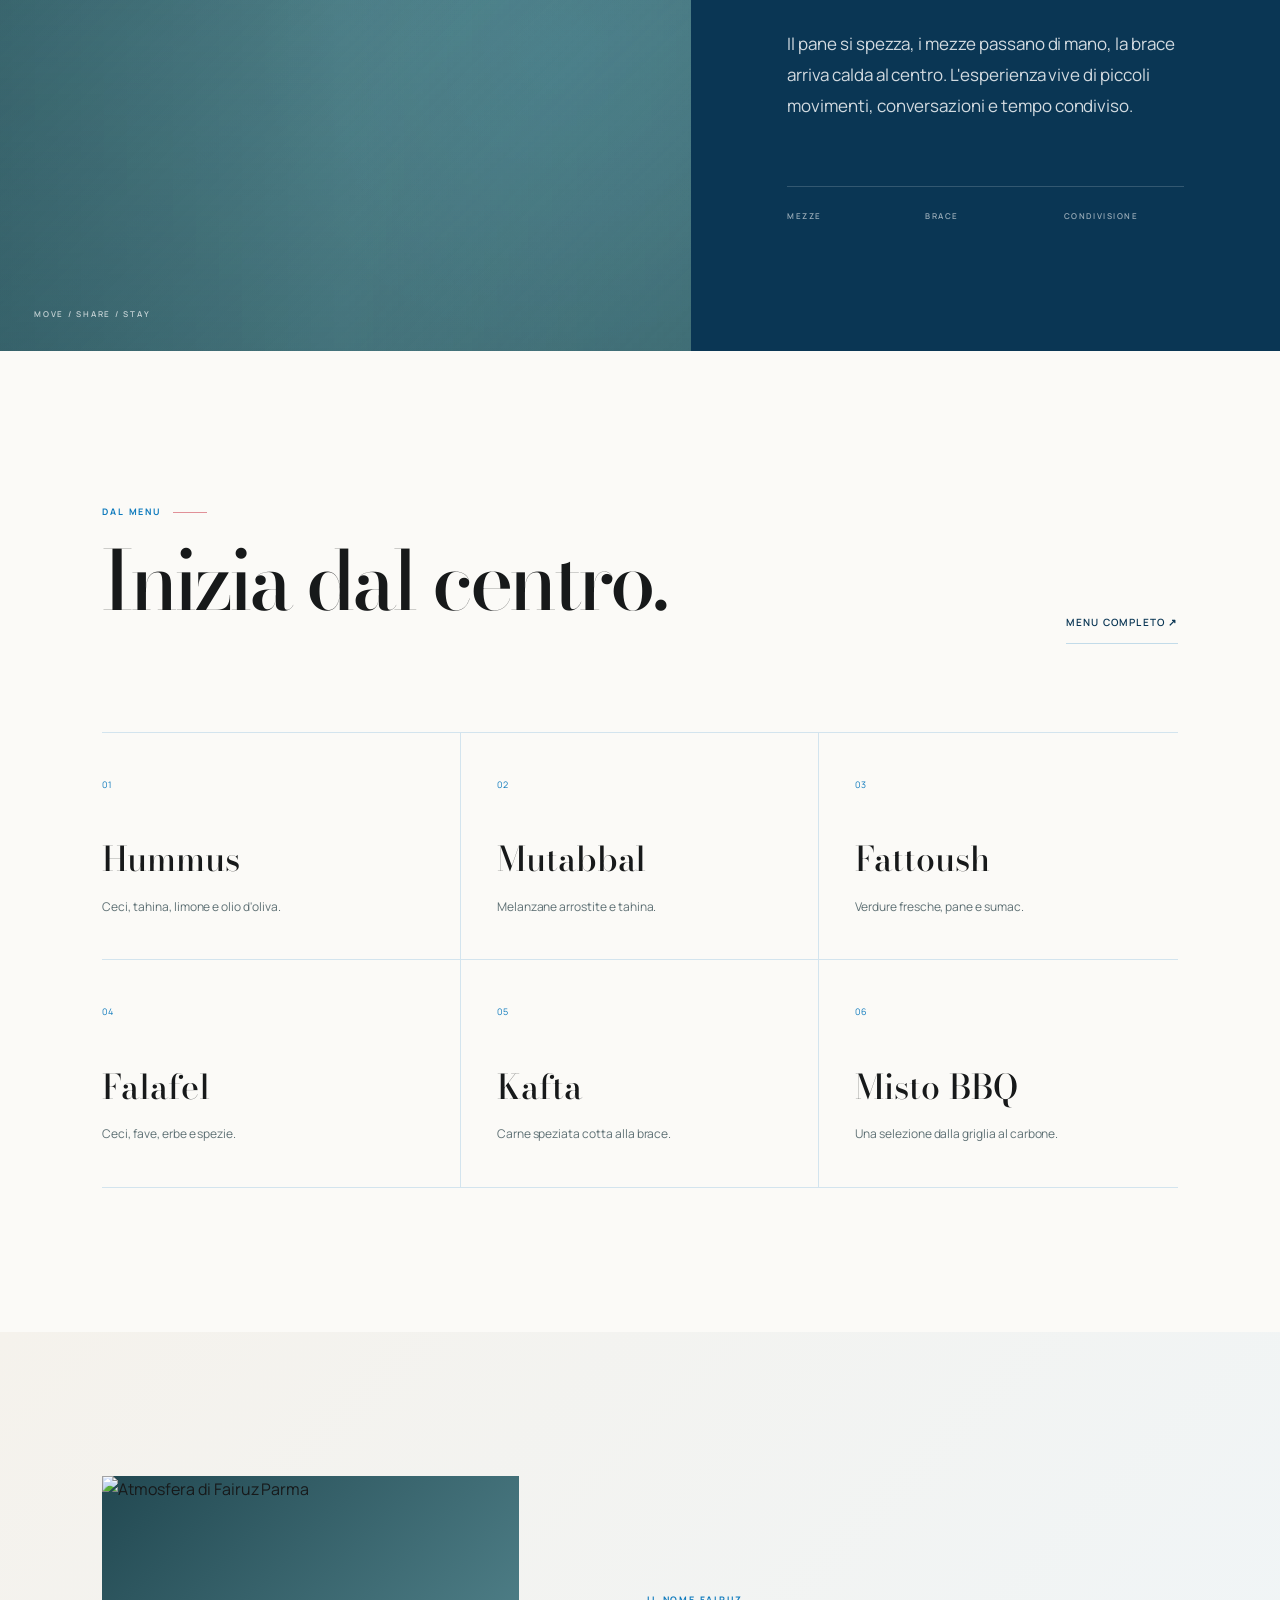
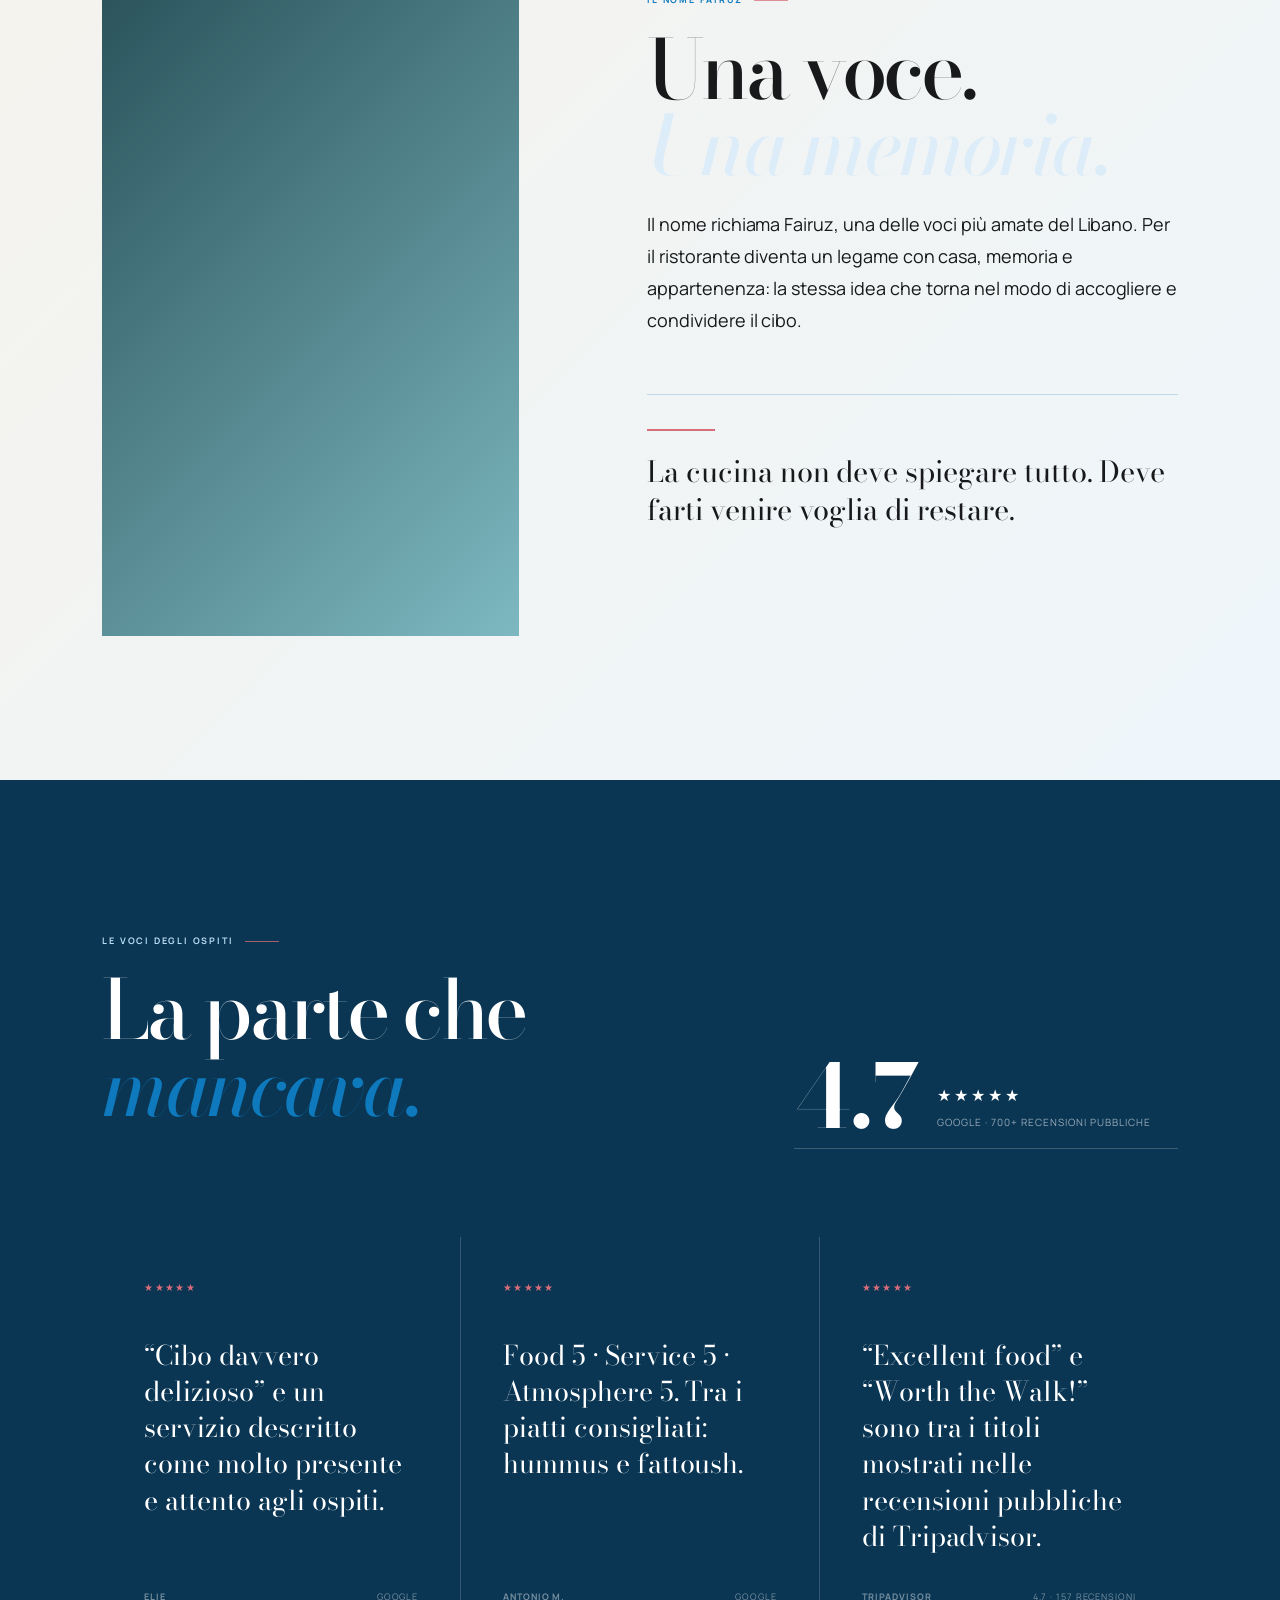
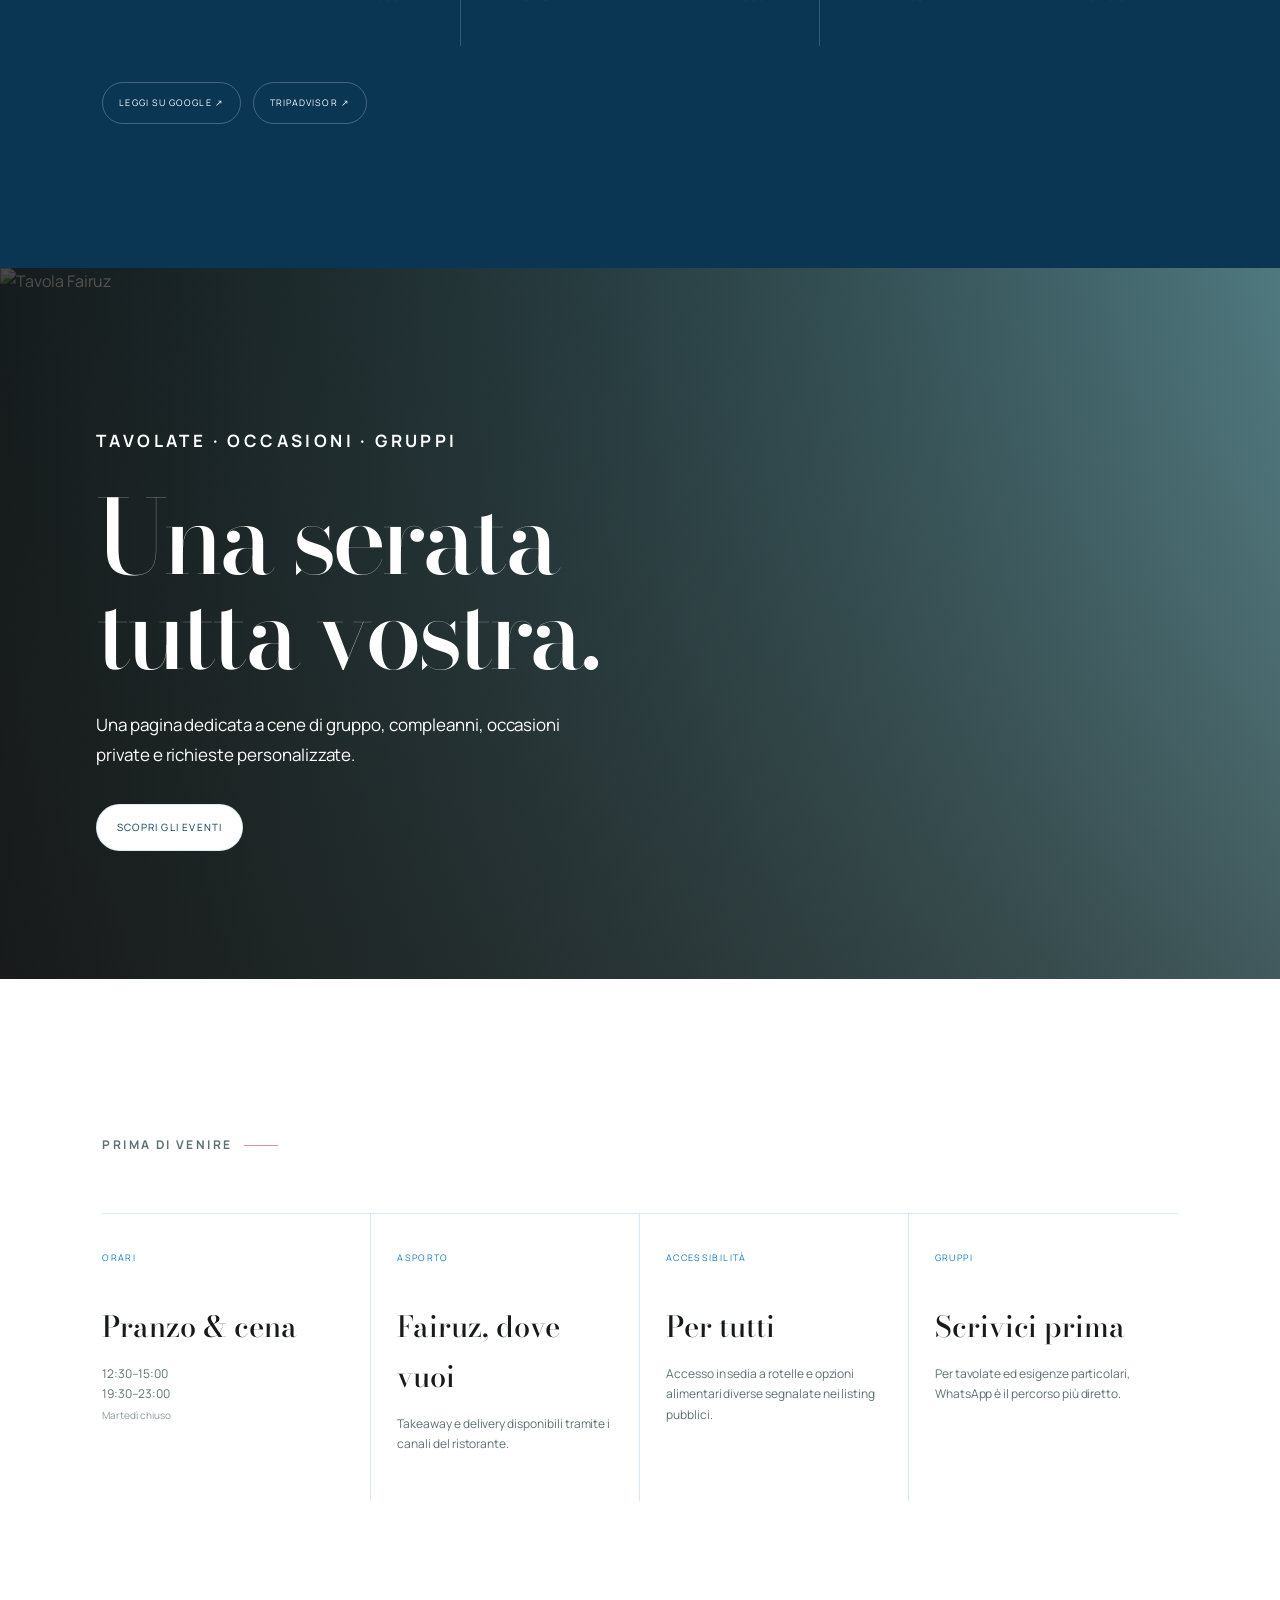
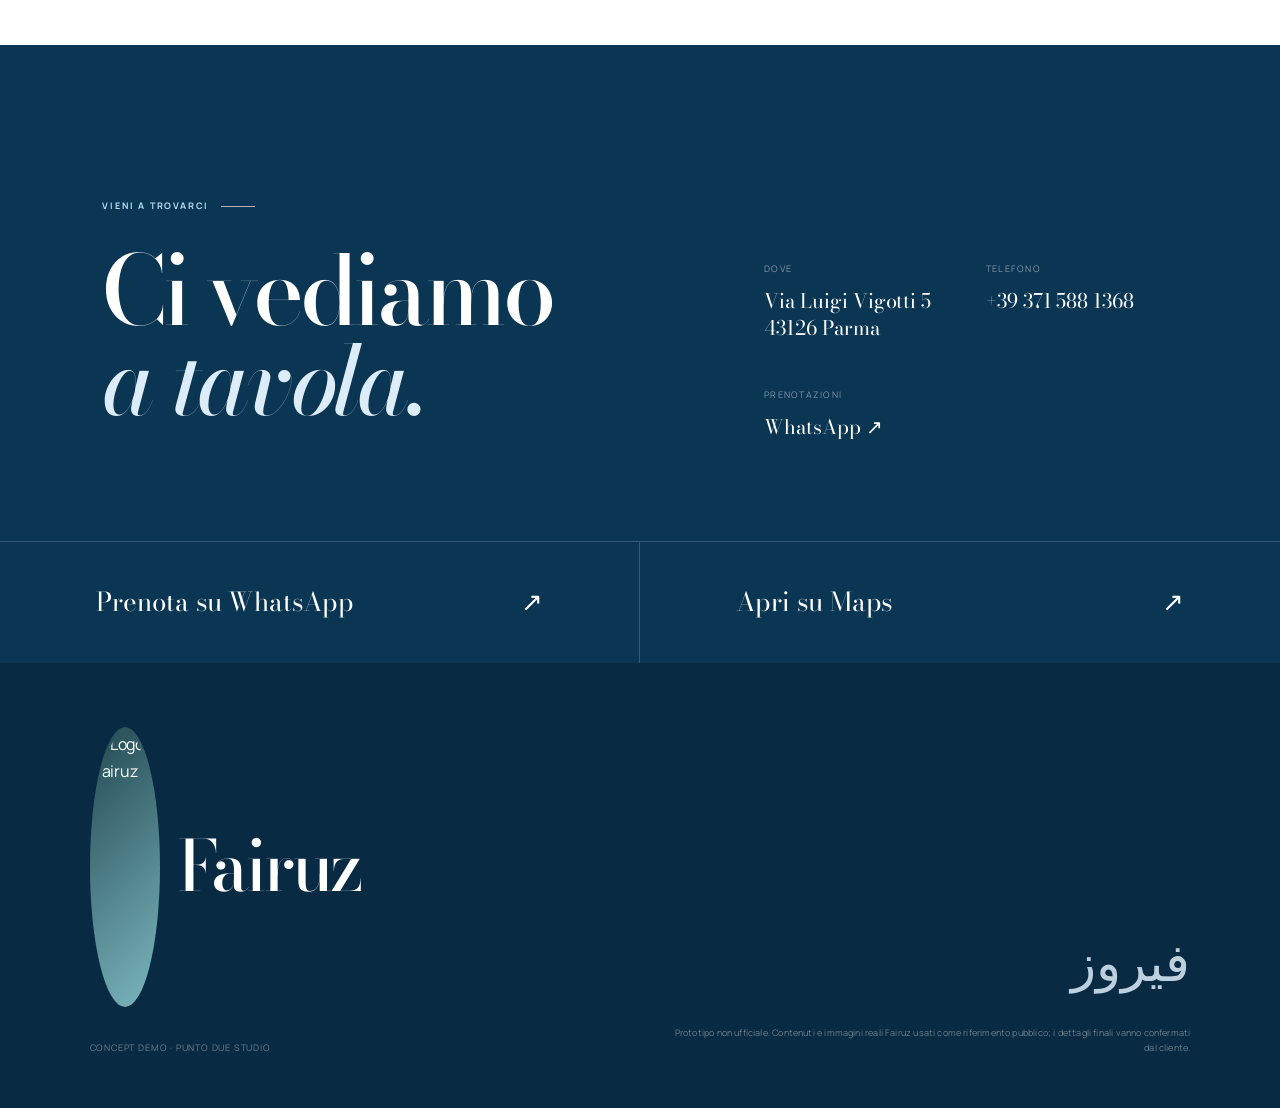
==== commit 57b2590f: "Add cinematic 3D walk-in hero" ====
--- a/index.html
+++ b/index.html
@@ -34,8 +34,13 @@
   </header>
 
   <main>
-    <section class="hero">
-      <img referrerpolicy="no-referrer" decoding="async" class="hero-media" src="https://images.happycow.net/venues/1024/35/97/hcmp359766_2421139.jpeg" alt="Piatti del ristorante Fairuz Parma">
+    <section class="hero hero-cinematic" data-hero-cinematic>
+      <div class="hero-cinematic__stage" aria-hidden="true">
+        <video class="hero-media hero-cinematic__video" autoplay muted loop playsinline preload="metadata" poster="https://d2ol7oe51mr4n9.cloudfront.net/user_3JN4lq7KBj4c3qEQUgSkbrftgrd/c0cba3d1-3b3c-4040-938b-ca5d315309af.png">
+          <source src="https://d8j0ntlcm91z4.cloudfront.net/user_3JN4lq7KBj4c3qEQUgSkbrftgrd/hf_20260920_101439_b816b766-fb22-456c-b651-ccab4c2851c0.mp4" type="video/mp4">
+        </video>
+      </div>
+      <div class="hero-cinematic__depth" aria-hidden="true"></div>
       <div class="hero-shade"></div>
       <div class="hero-content">
         <p class="eyebrow reveal">PARMA · VIA LUIGI VIGOTTI 5</p>
--- a/styles.css
+++ b/styles.css
@@ -774,3 +774,89 @@
   .wa-float{background:var(--brand-blue)}
   .wa-dot{background:#fff;color:var(--brand-blue)}
 }
+
+
+/* Step 6 — cinematic 3D walk-in hero */
+.hero-cinematic{
+  isolation:isolate;
+  perspective:1200px;
+  background:var(--brand-blue-dark);
+}
+.hero-cinematic__stage{
+  --hero-rx:0deg;
+  --hero-ry:0deg;
+  --hero-tx:0px;
+  --hero-ty:0px;
+  position:absolute;
+  inset:-3%;
+  z-index:0;
+  overflow:hidden;
+  transform:
+    perspective(1200px)
+    rotateX(var(--hero-rx))
+    rotateY(var(--hero-ry))
+    translate3d(var(--hero-tx),var(--hero-ty),0)
+    scale(1.045);
+  transform-origin:center center;
+  transition:transform .5s cubic-bezier(.2,.8,.2,1);
+  will-change:transform;
+}
+.hero-cinematic__video{
+  position:absolute;
+  inset:0;
+  width:100%;
+  height:100%;
+  object-fit:cover;
+  object-position:center;
+  background:var(--brand-blue-dark);
+  filter:saturate(.94) contrast(.99);
+}
+.hero-cinematic__depth{
+  position:absolute;
+  inset:0;
+  z-index:1;
+  pointer-events:none;
+  background:
+    radial-gradient(circle at 76% 32%,rgba(255,255,255,.06),transparent 19%),
+    linear-gradient(90deg,rgba(6,24,34,.34) 0%,rgba(6,24,34,.07) 52%,rgba(6,24,34,.12) 100%);
+  mix-blend-mode:normal;
+}
+.hero-cinematic .hero-shade{z-index:1}
+.hero-cinematic .hero-content,
+.hero-cinematic .hero-badge{z-index:3}
+.hero-cinematic:after{
+  content:"";
+  position:absolute;
+  left:4vw;
+  right:4vw;
+  bottom:24px;
+  height:1px;
+  z-index:3;
+  background:linear-gradient(90deg,var(--brand-red) 0 72px,rgba(255,255,255,.20) 72px 100%);
+  pointer-events:none;
+}
+
+@media(max-width:900px){
+  .hero-cinematic__stage{
+    inset:-1.5%;
+    transform:scale(1.025);
+  }
+  .hero-cinematic__video{
+    object-position:56% center;
+  }
+  .hero-cinematic:after{
+    left:22px;
+    right:22px;
+    bottom:16px;
+  }
+}
+@media(prefers-reduced-motion:reduce){
+  .hero-cinematic__video{display:none}
+  .hero-cinematic__stage{
+    background:
+      url("https://d2ol7oe51mr4n9.cloudfront.net/user_3JN4lq7KBj4c3qEQUgSkbrftgrd/c0cba3d1-3b3c-4040-938b-ca5d315309af.png")
+      center/cover no-repeat;
+    transform:none;
+    transition:none;
+  }
+}
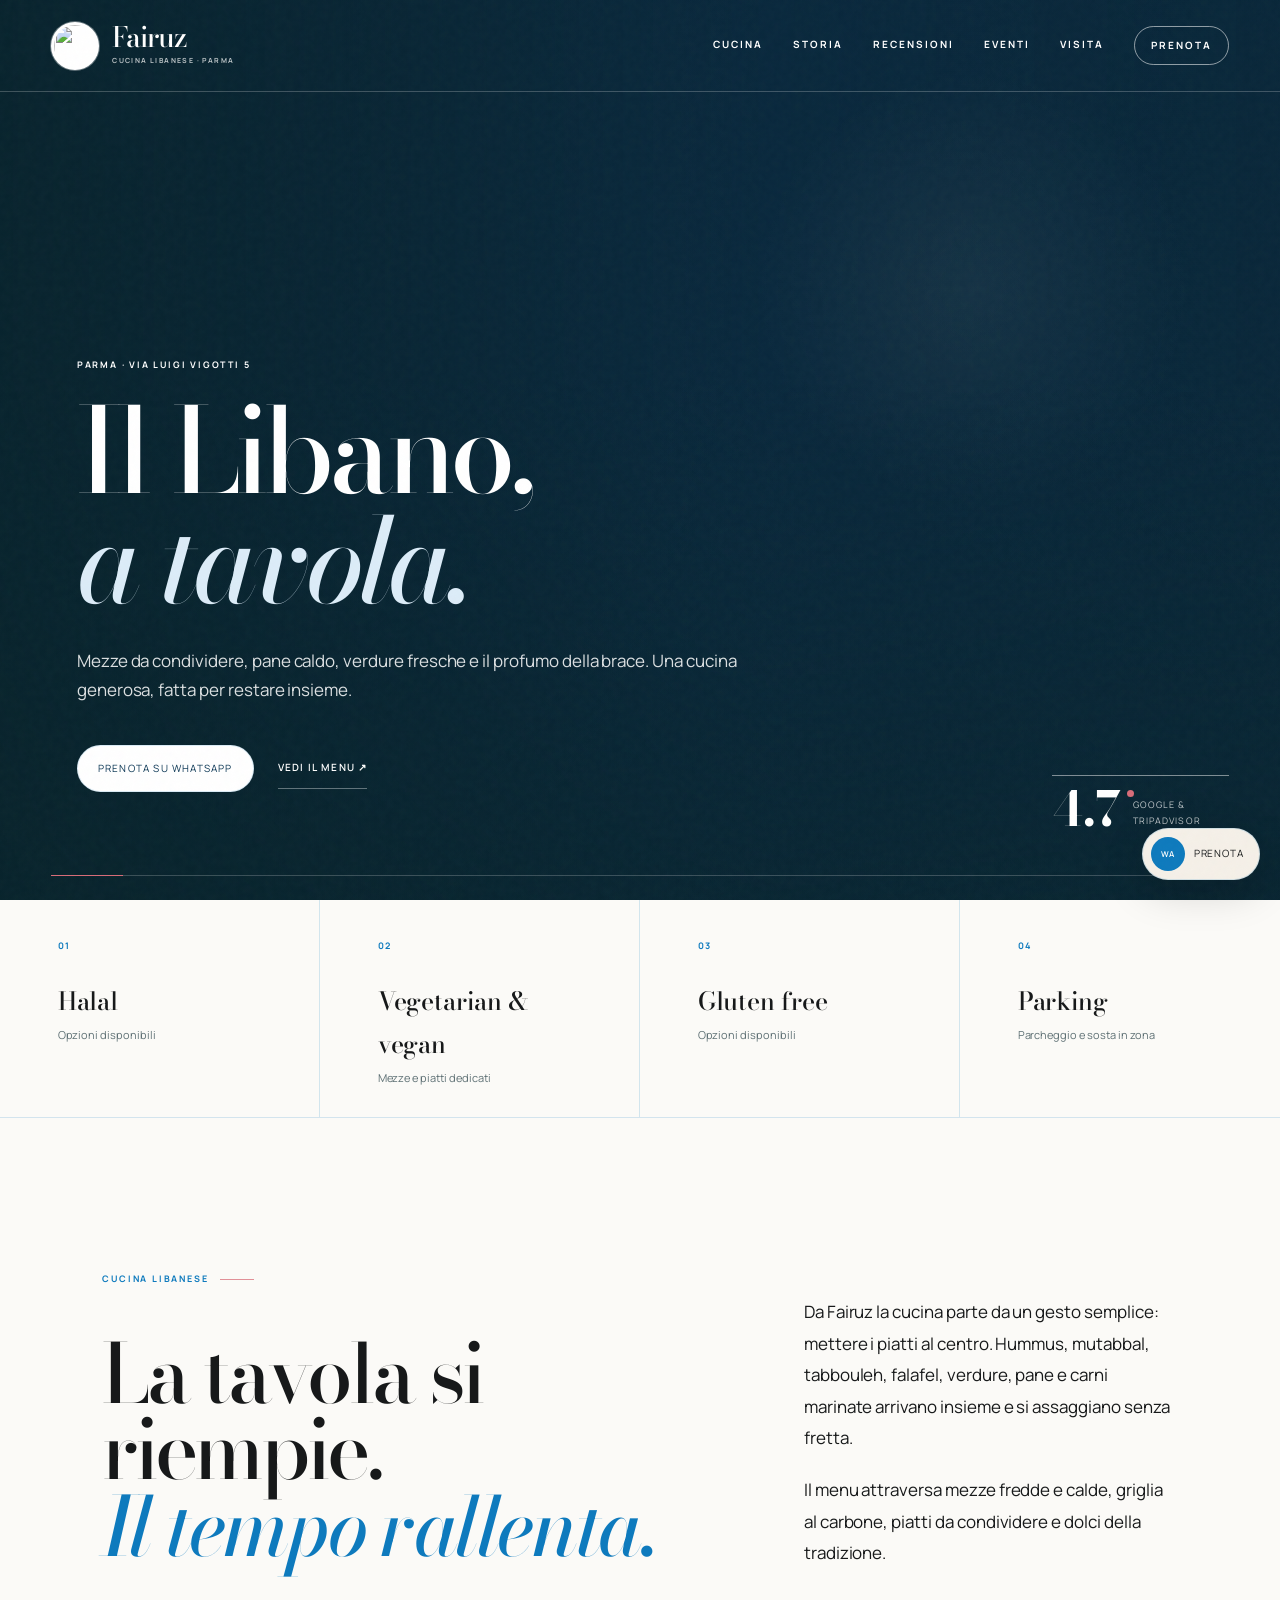
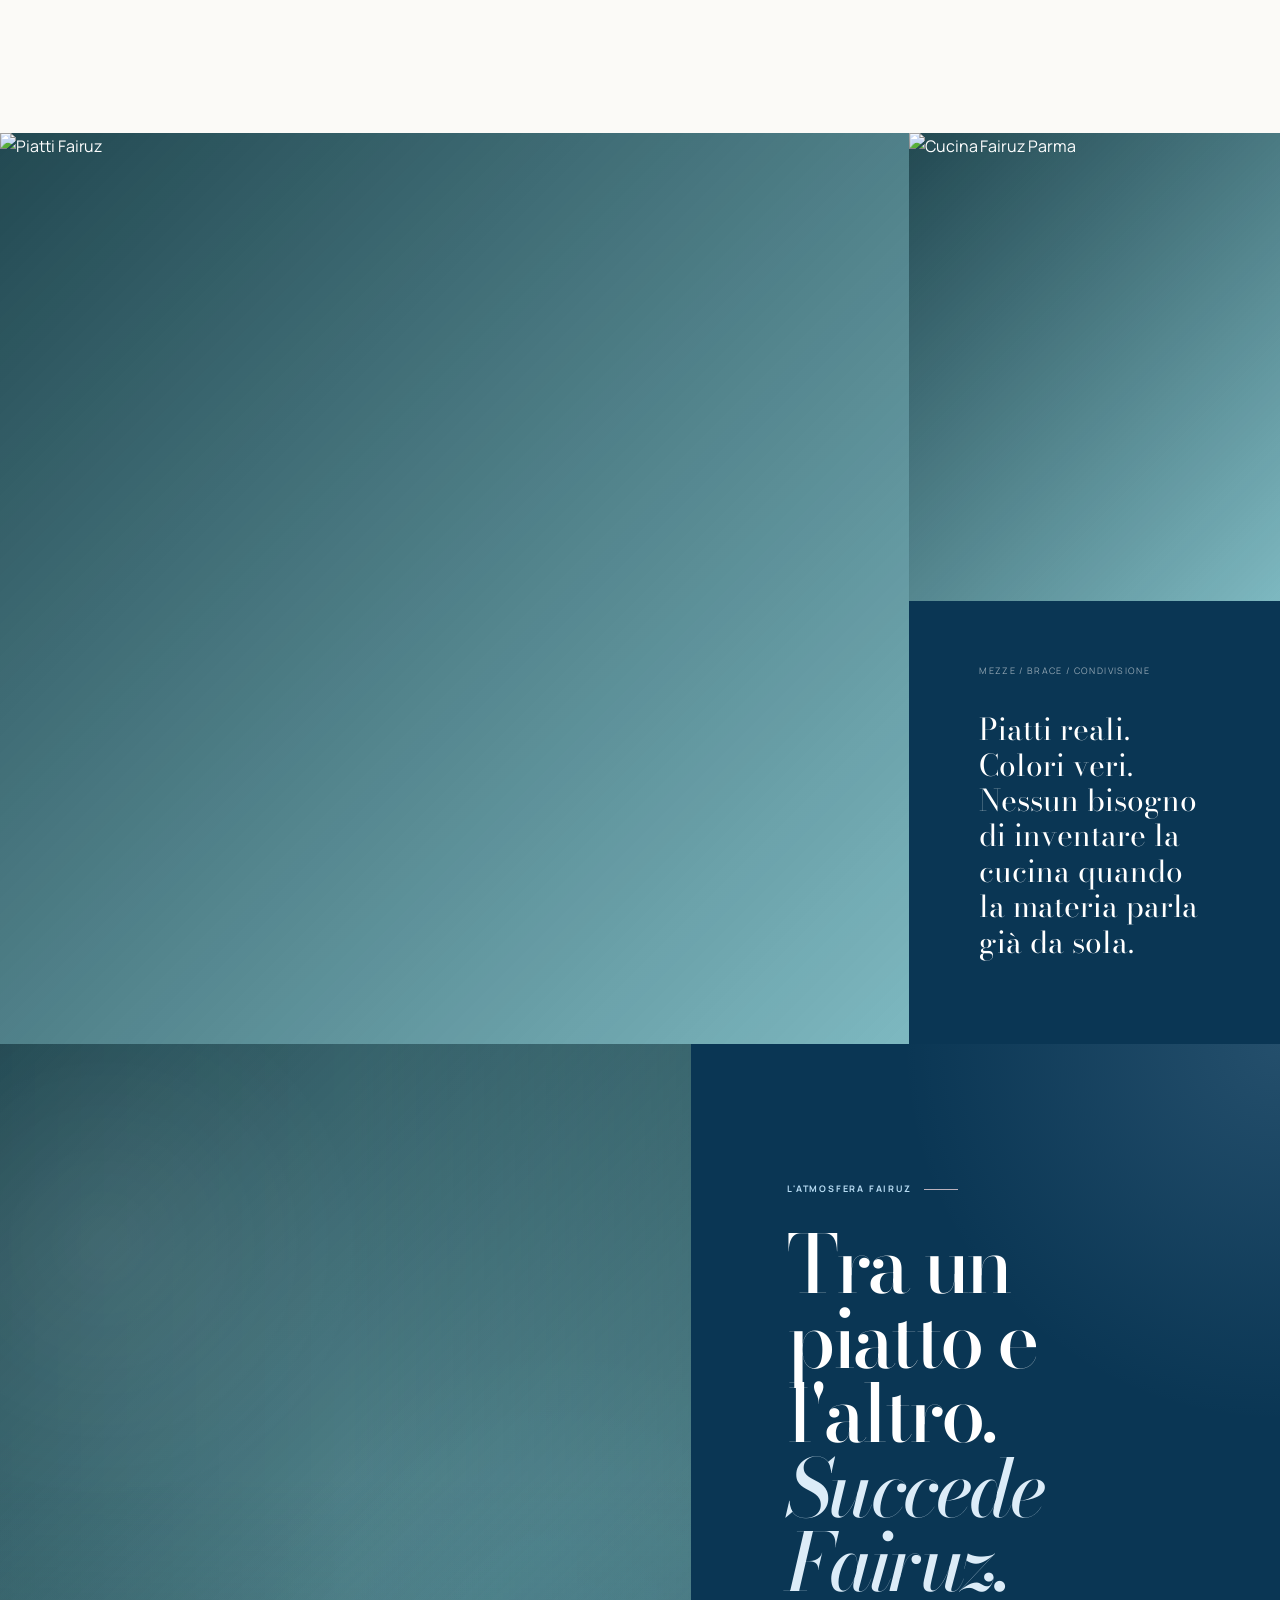
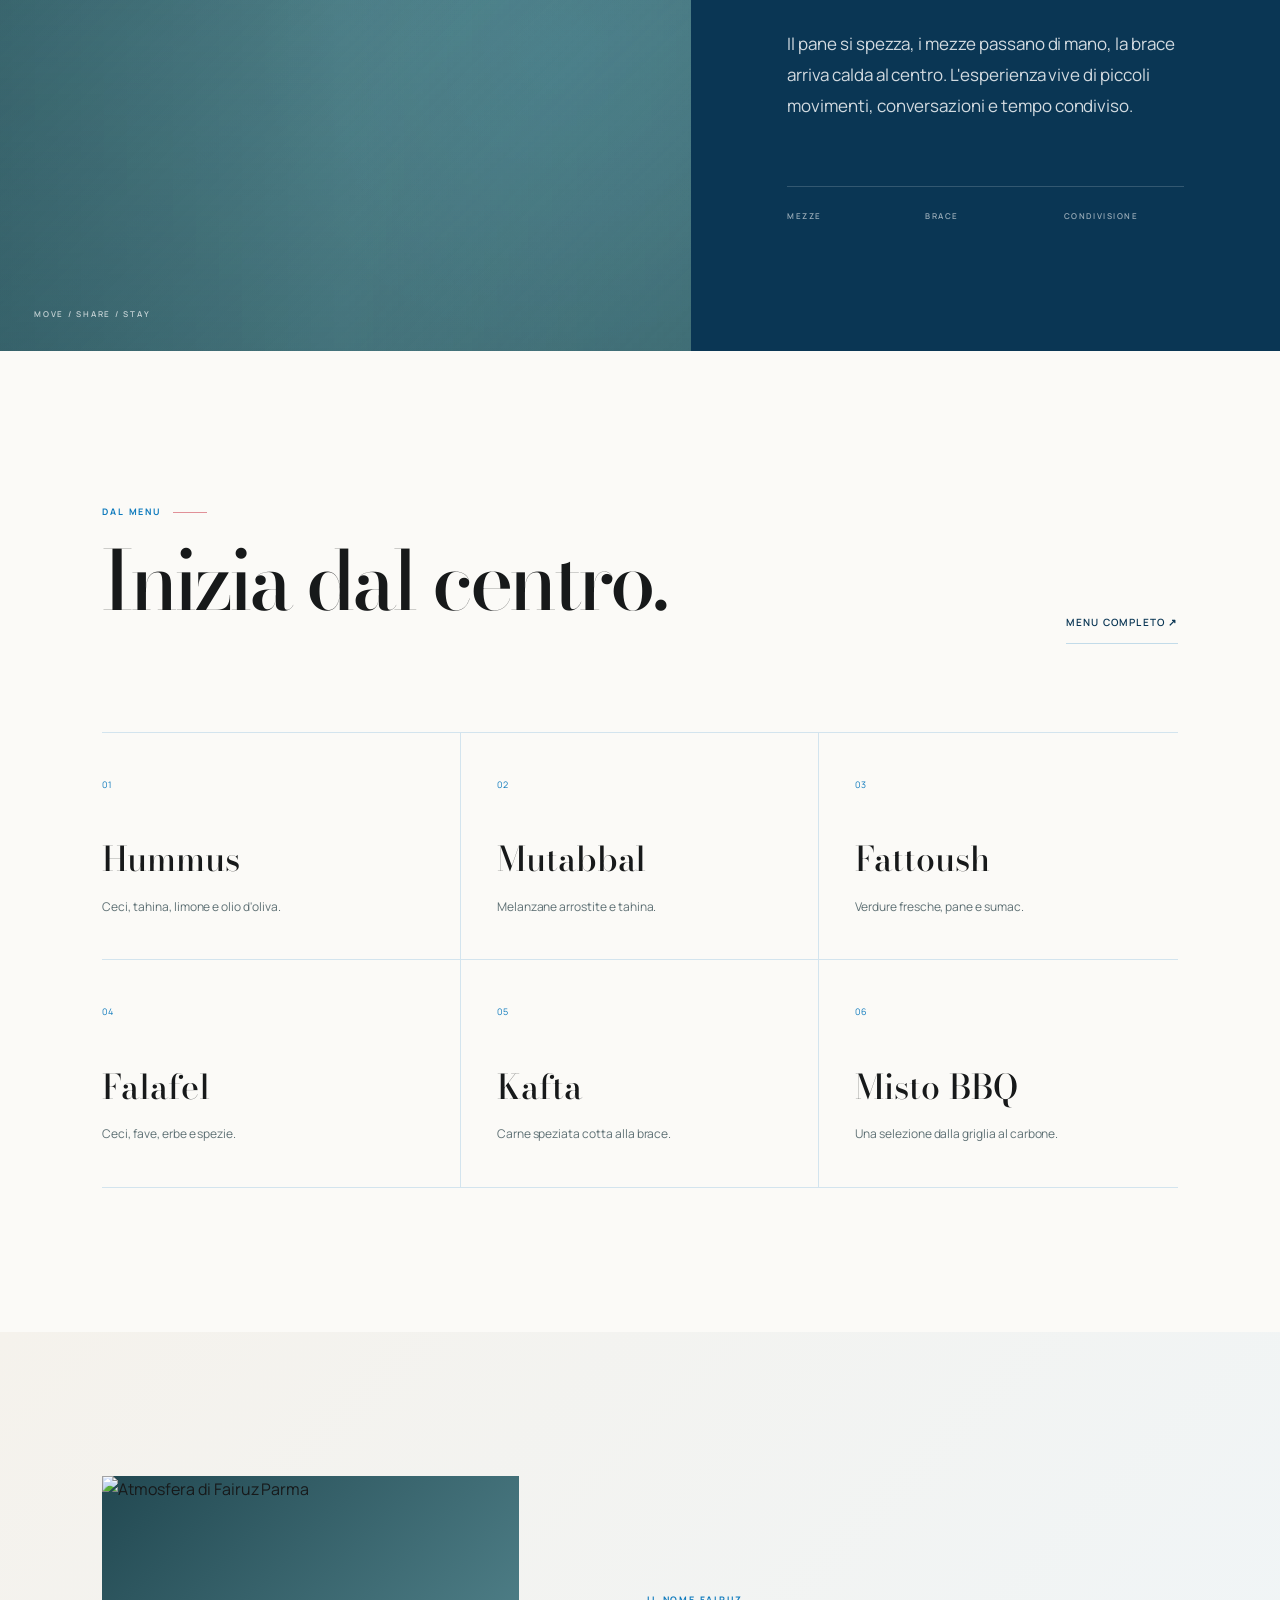
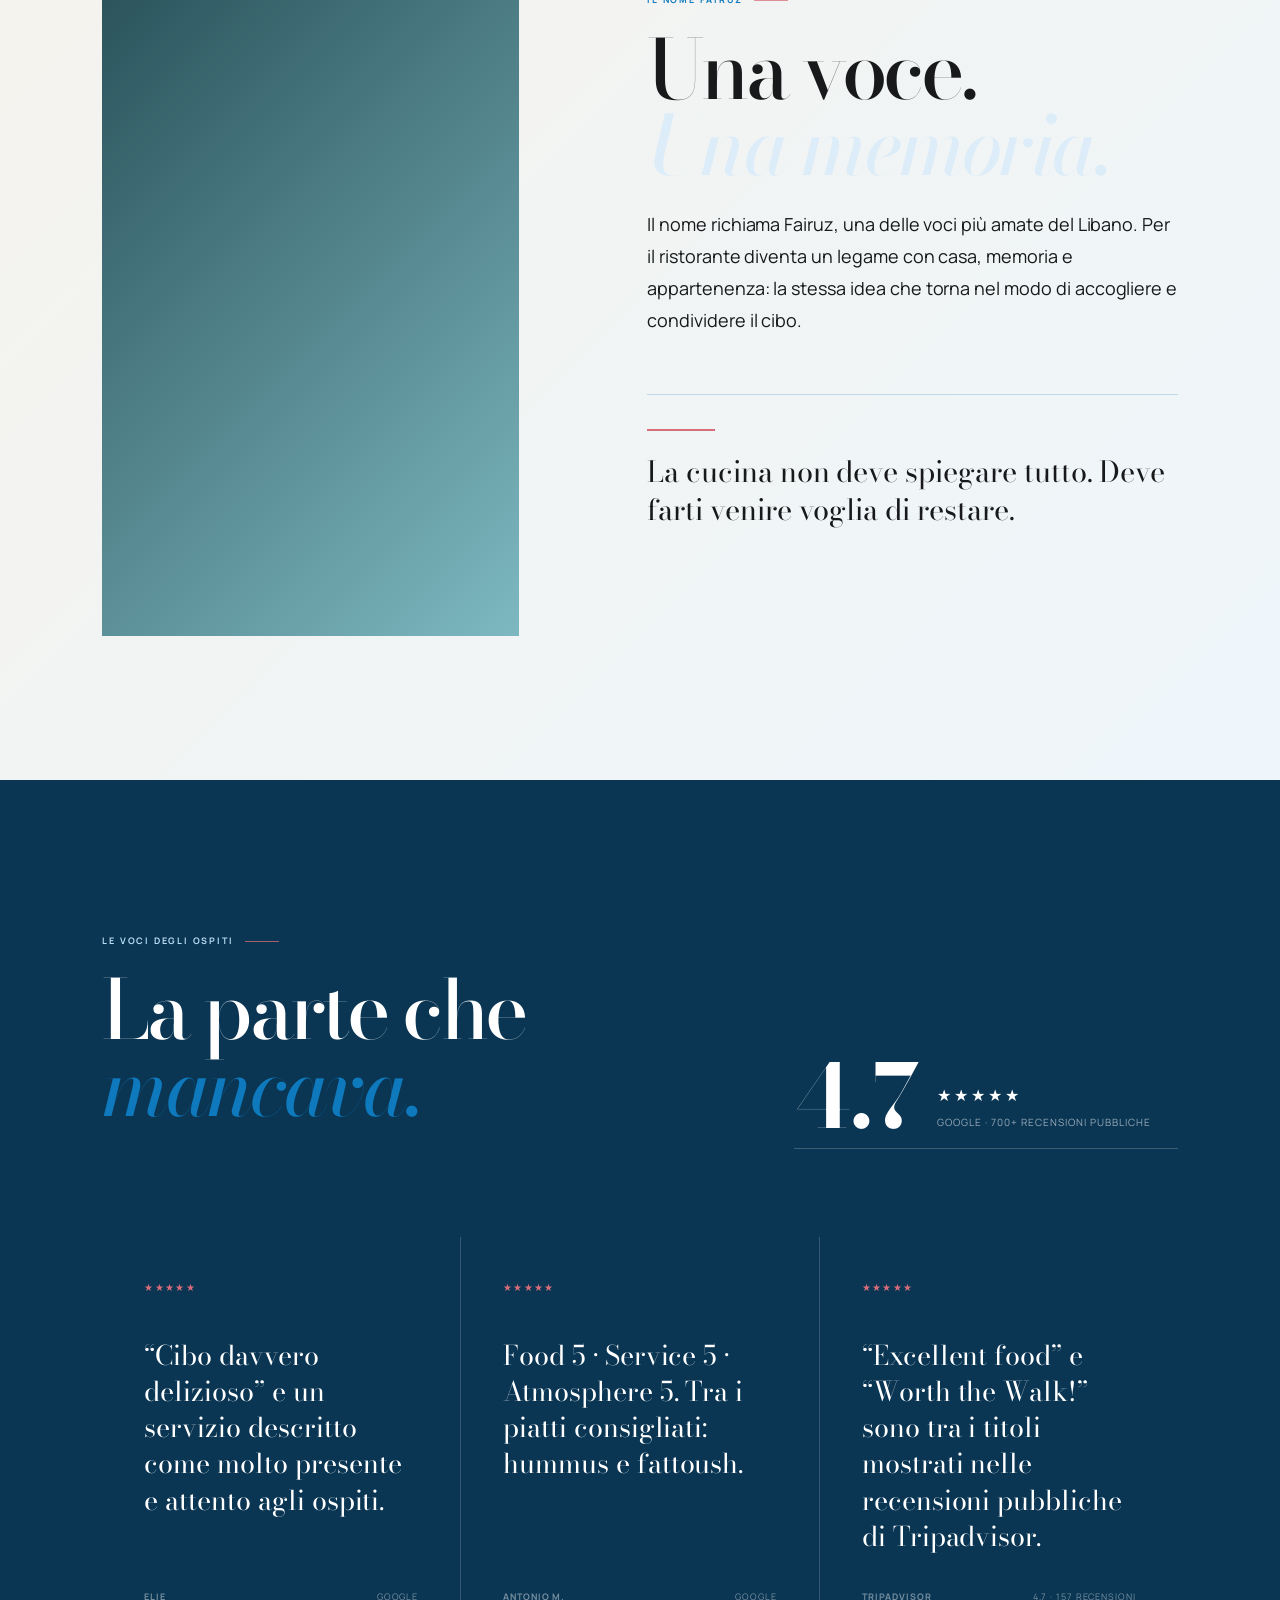
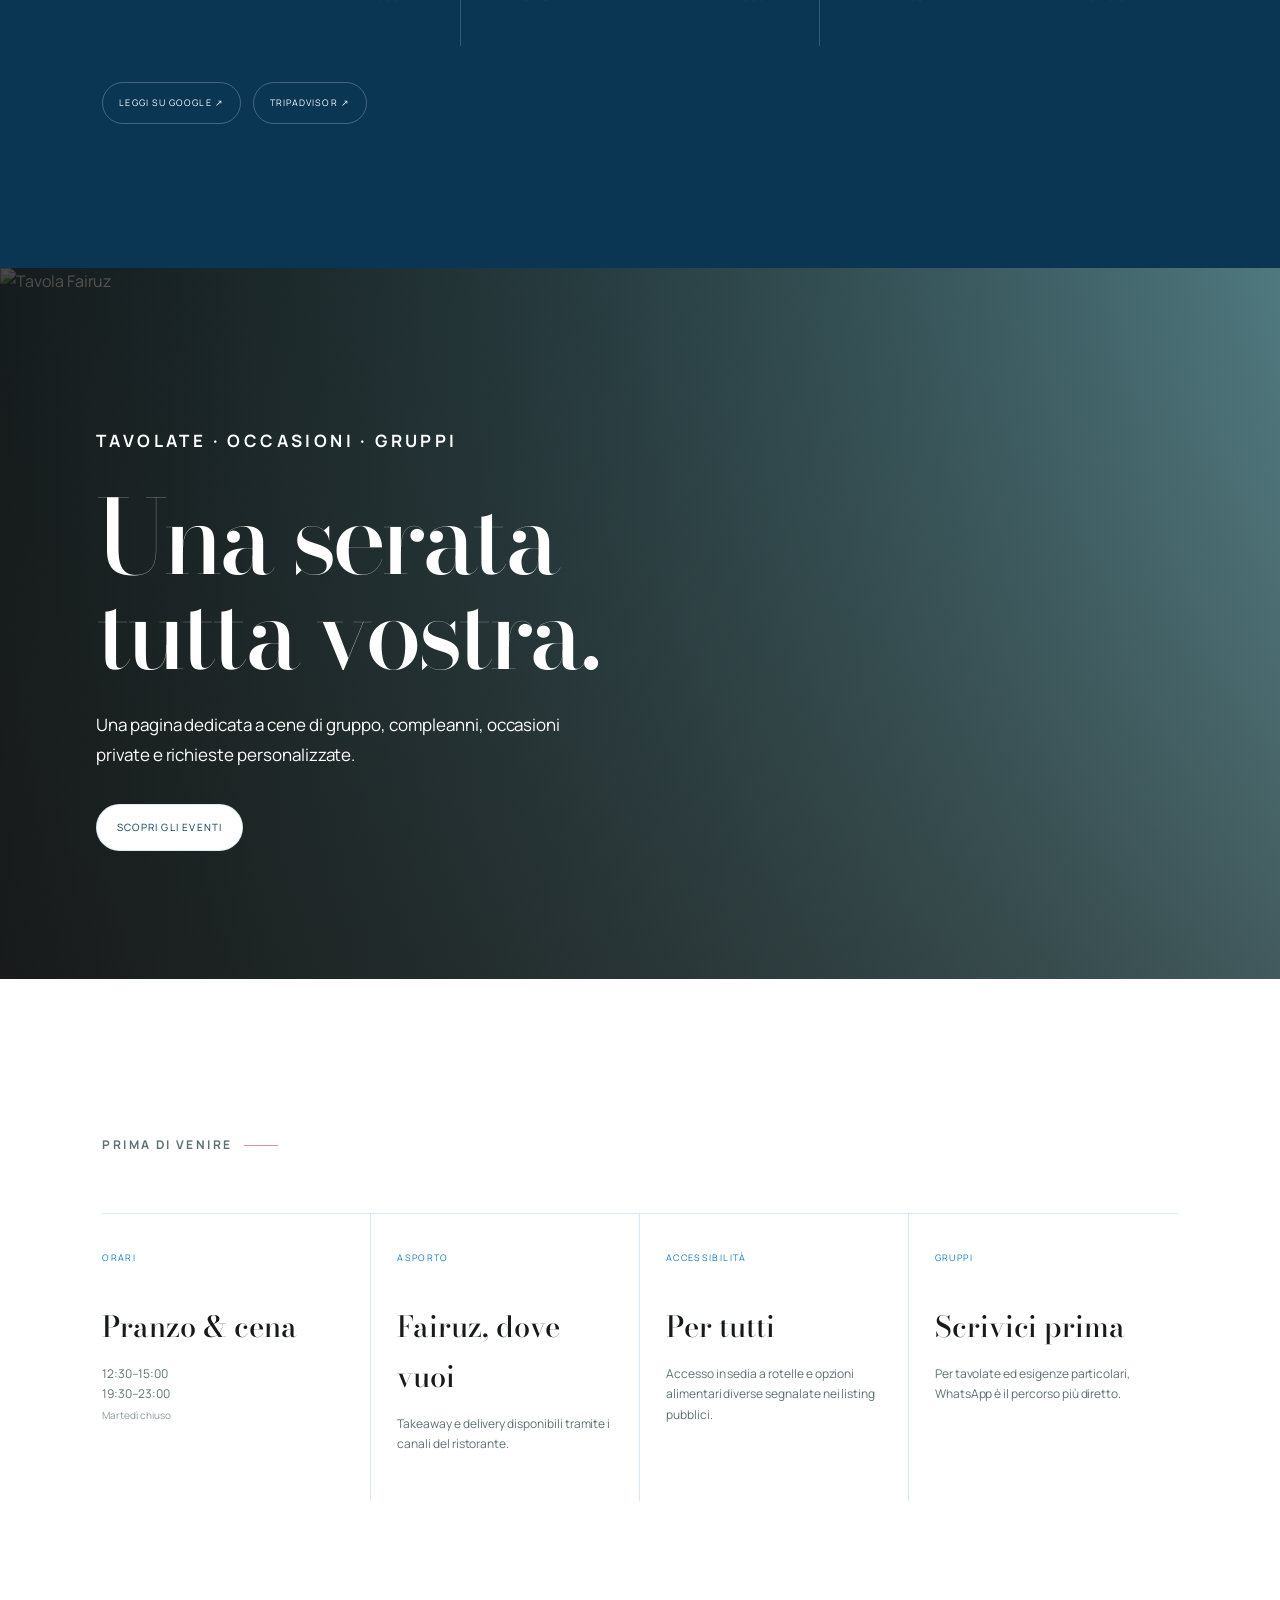
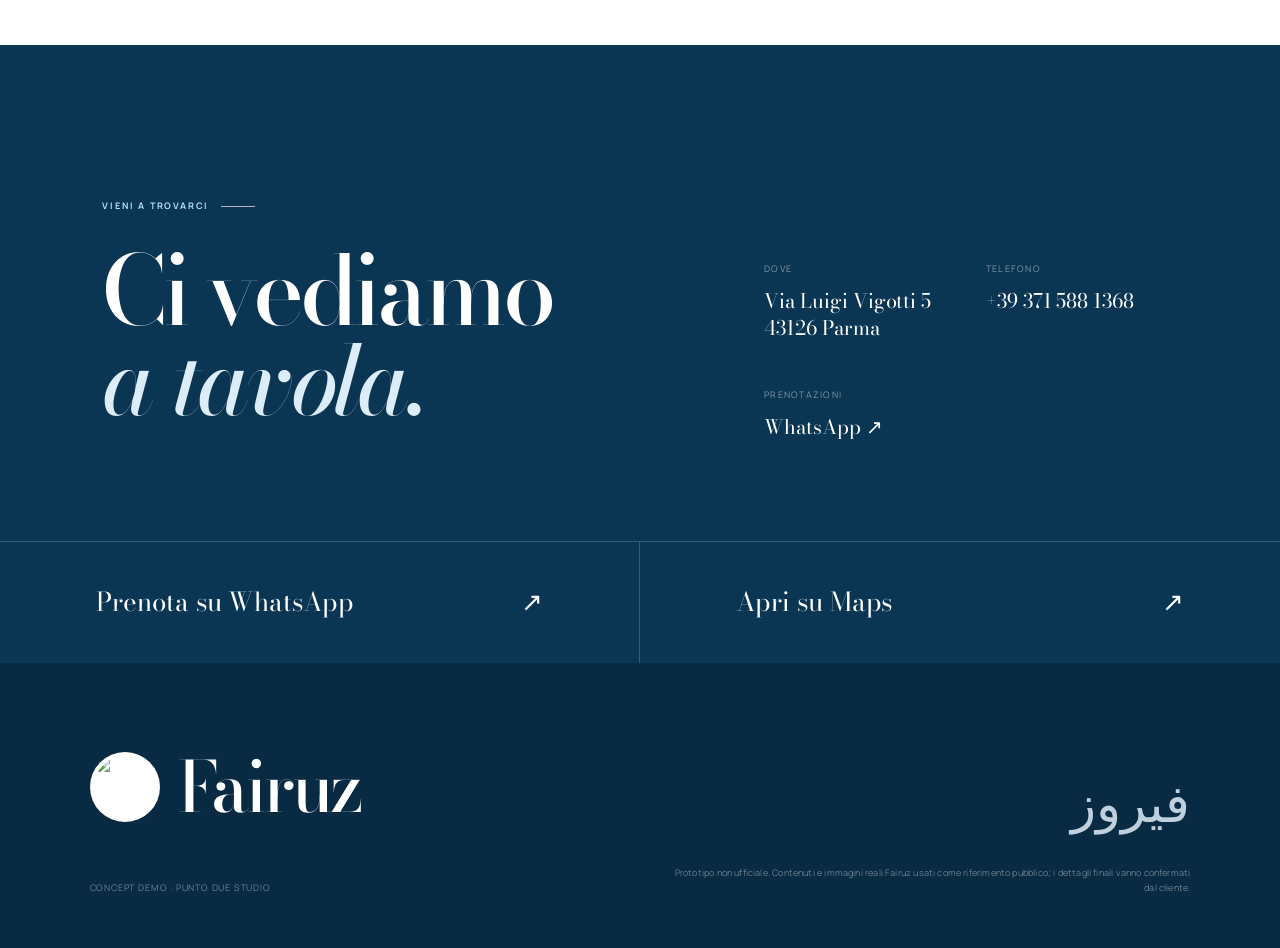
==== commit ec41c59e: "Use final realistic motion-transfer hero" ====
--- a/index.html
+++ b/index.html
@@ -37,7 +37,7 @@
     <section class="hero hero-cinematic" data-hero-cinematic>
       <div class="hero-cinematic__stage" aria-hidden="true">
         <video class="hero-media hero-cinematic__video" autoplay muted loop playsinline preload="metadata" poster="https://d2ol7oe51mr4n9.cloudfront.net/user_3JN4lq7KBj4c3qEQUgSkbrftgrd/c0cba3d1-3b3c-4040-938b-ca5d315309af.png">
-          <source src="https://d8j0ntlcm91z4.cloudfront.net/user_3JN4lq7KBj4c3qEQUgSkbrftgrd/hf_20260920_101439_b816b766-fb22-456c-b651-ccab4c2851c0.mp4" type="video/mp4">
+          <source src="https://d8j0ntlcm91z4.cloudfront.net/user_3JN4lq7KBj4c3qEQUgSkbrftgrd/hf_20260920_102051_675f77ef-55e0-41e8-8ebc-81a613aab72c.mp4" type="video/mp4">
         </video>
       </div>
       <div class="hero-cinematic__depth" aria-hidden="true"></div>
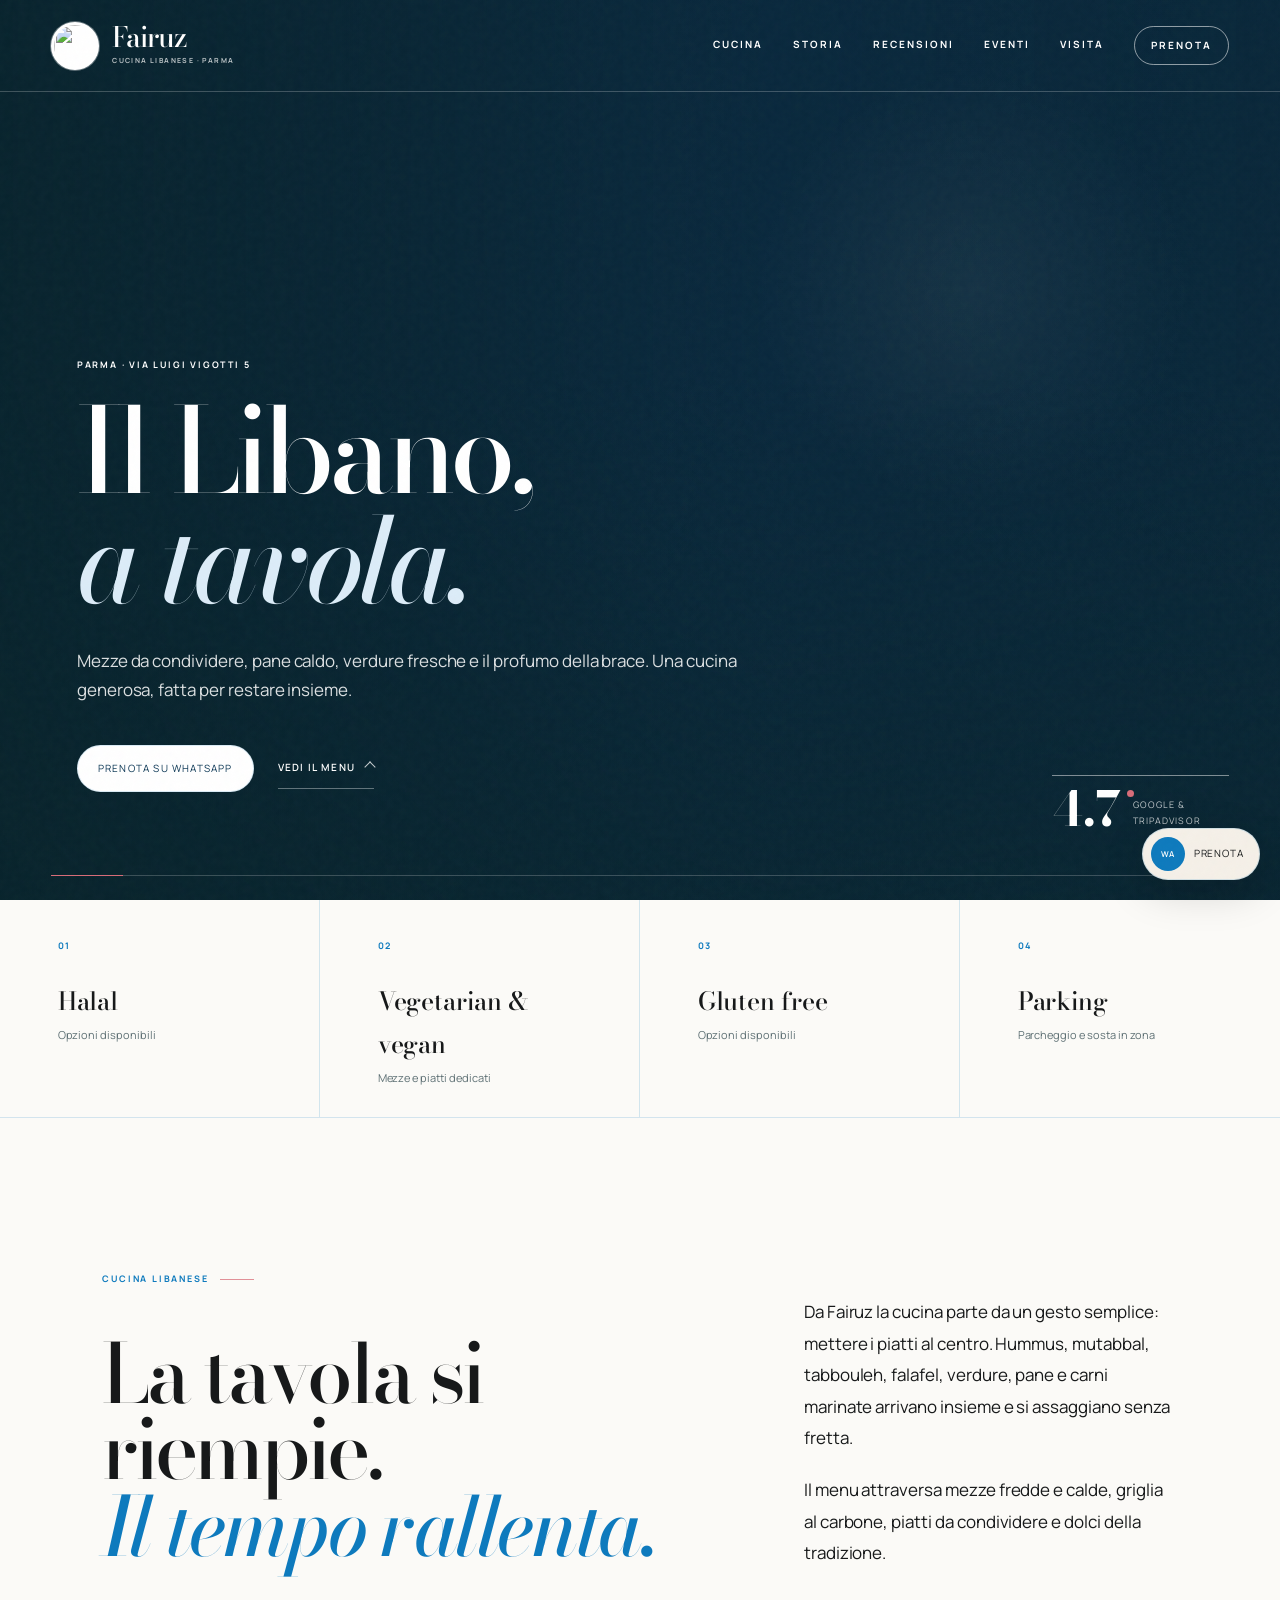
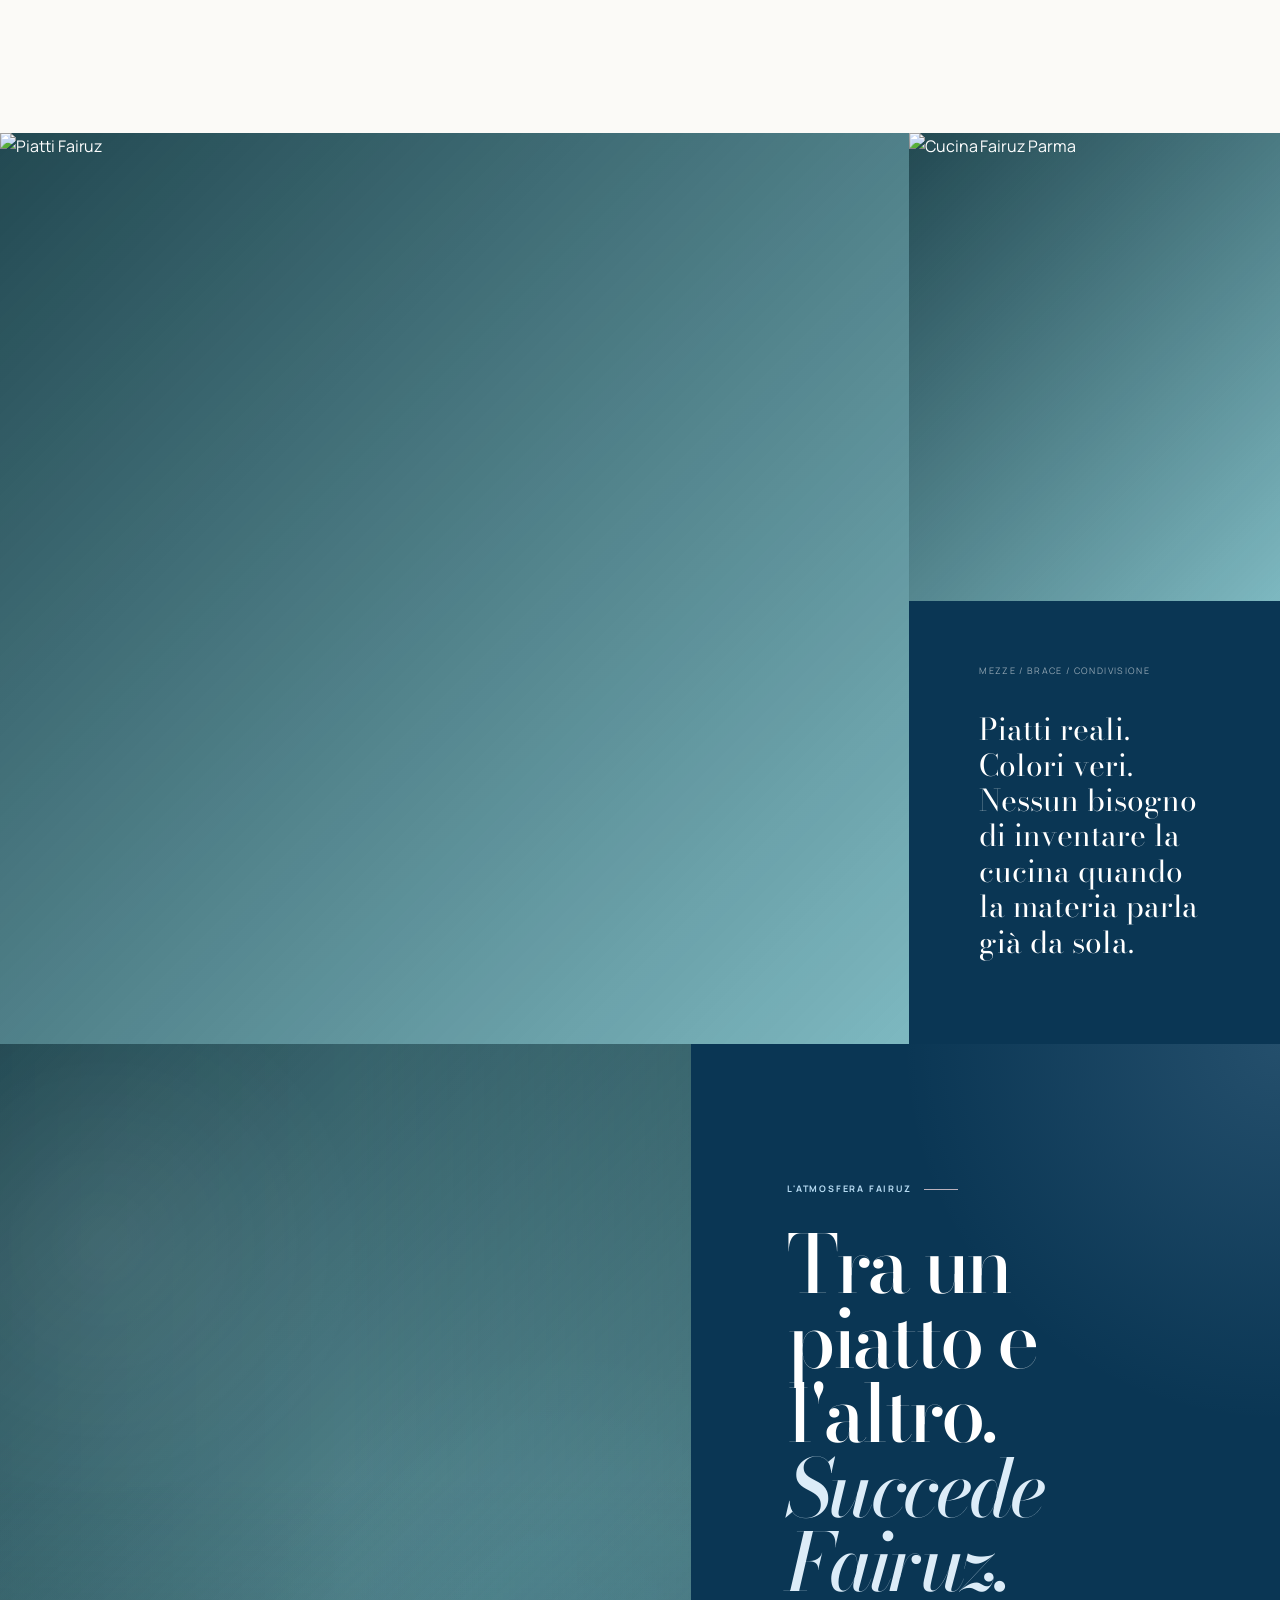
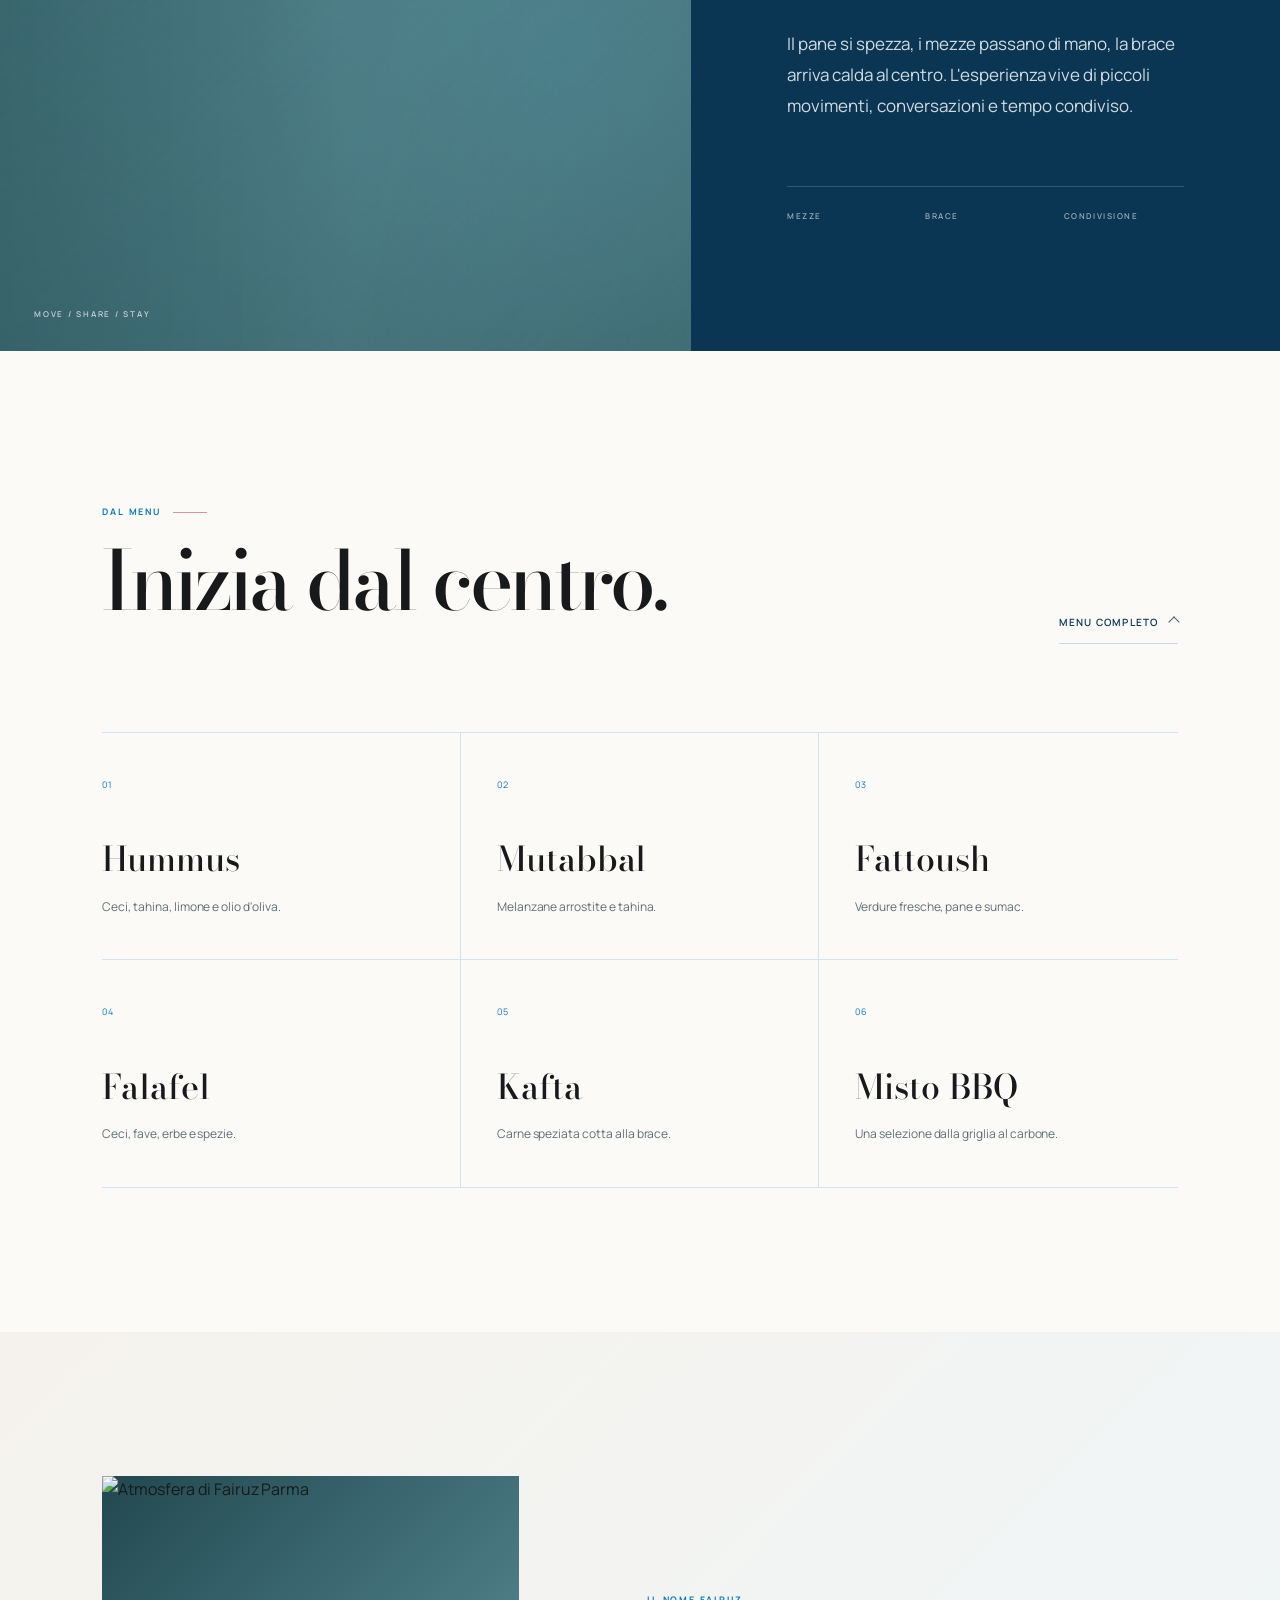
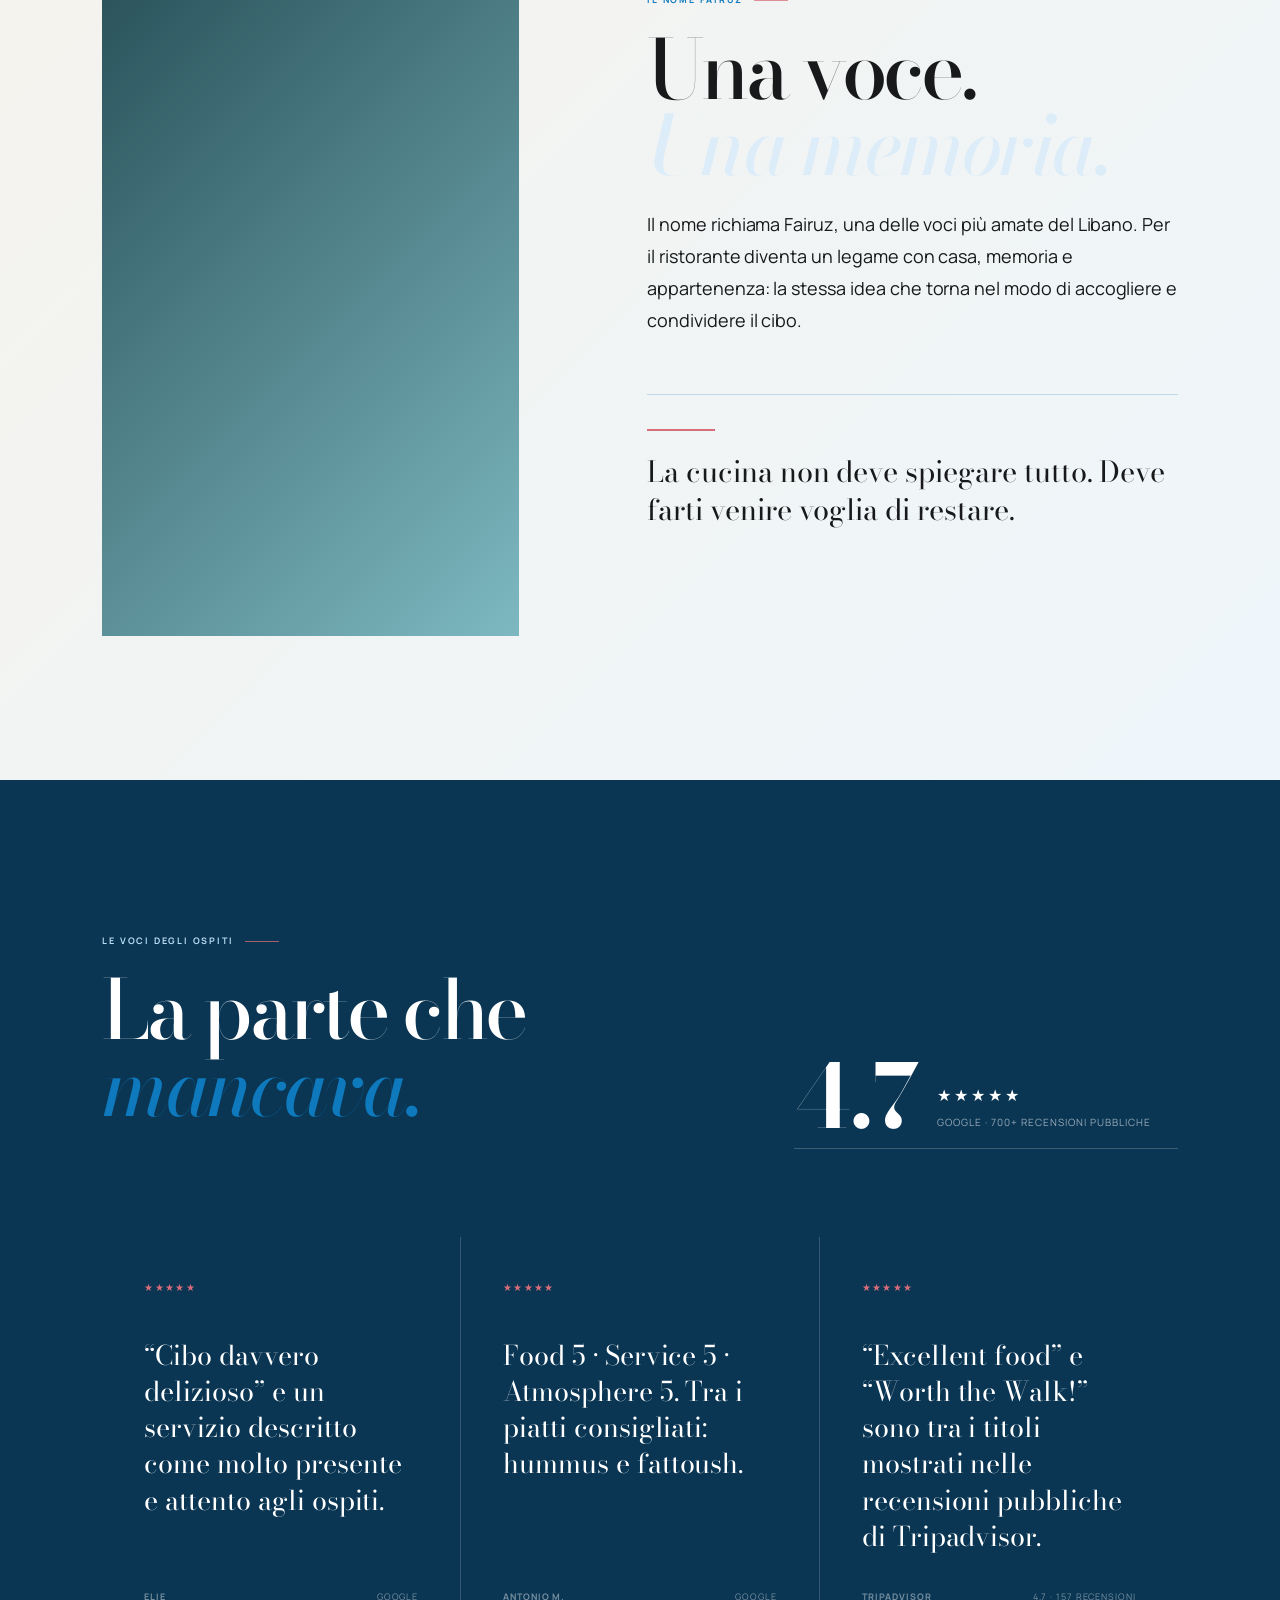
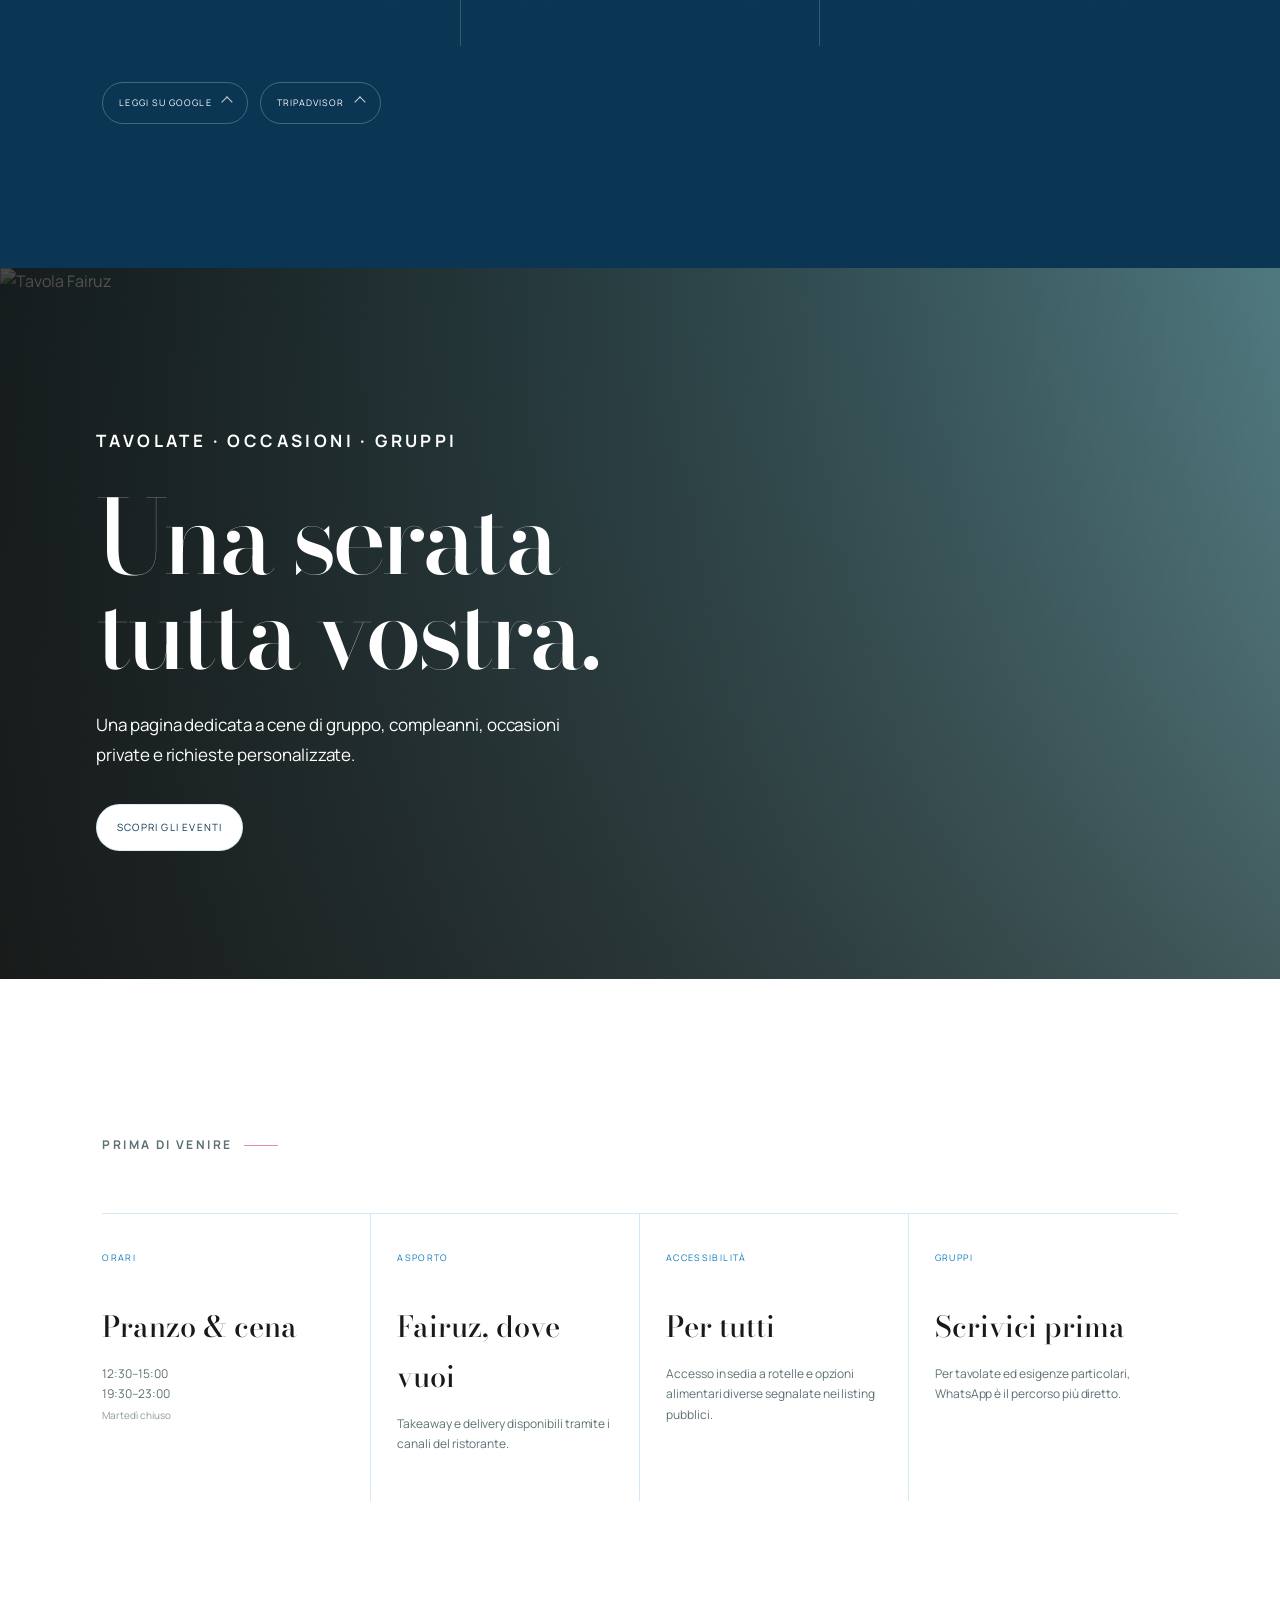
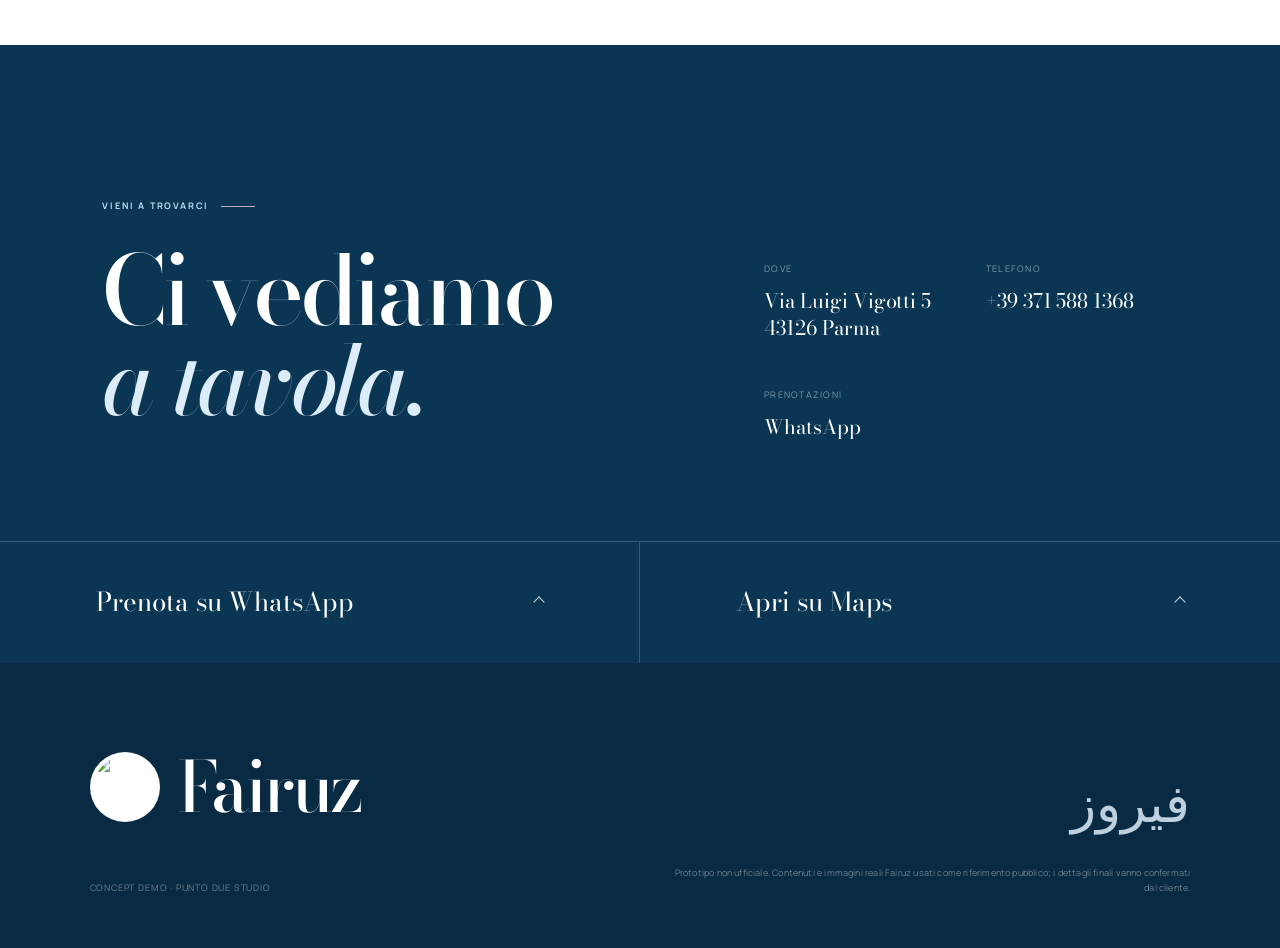
==== commit c3cf85ae: "Polish mobile UX and replace unicode arrows" ====
--- a/index.html
+++ b/index.html
@@ -48,7 +48,7 @@
         <p class="hero-copy reveal delay-2">Mezze da condividere, pane caldo, verdure fresche e il profumo della brace. Una cucina generosa, fatta per restare insieme.</p>
         <div class="hero-actions reveal delay-3">
           <a class="button button-light" href="https://wa.me/393715881368?text=Ciao%20Fairuz%2C%20vorrei%20prenotare%20un%20tavolo." target="_blank" rel="noreferrer">Prenota su WhatsApp</a>
-          <a class="text-link" href="https://menu.menumal.com/fairuz" target="_blank" rel="noreferrer">Vedi il menu <span>↗</span></a>
+          <a class="text-link" href="https://menu.menumal.com/fairuz" target="_blank" rel="noreferrer">Vedi il menu <span class="ui-chevron ui-chevron--ne" aria-hidden="true"></span></a>
         </div>
       </div>
       <div class="hero-badge reveal delay-2">
@@ -116,7 +116,7 @@
           <p class="section-kicker reveal">DAL MENU</p>
           <h2 class="reveal">Inizia dal centro.</h2>
         </div>
-        <a class="text-link dark reveal" href="https://menu.menumal.com/fairuz" target="_blank" rel="noreferrer">Menu completo <span>↗</span></a>
+        <a class="text-link dark reveal" href="https://menu.menumal.com/fairuz" target="_blank" rel="noreferrer">Menu completo <span class="ui-chevron ui-chevron--ne" aria-hidden="true"></span></a>
       </div>
       <div class="menu-grid reveal">
         <article><span>01</span><h3>Hummus</h3><p>Ceci, tahina, limone e olio d'oliva.</p></article>
@@ -171,8 +171,8 @@
       </div>
 
       <div class="reviews-links reveal">
-        <a href="https://www.google.com/maps/search/?api=1&query=Fairuz+Parma" target="_blank" rel="noreferrer">Leggi su Google <span>↗</span></a>
-        <a href="https://www.tripadvisor.com/Restaurant_Review-g187804-d23611904-Reviews-Fairuz_Parma-Parma_Province_of_Parma_Emilia_Romagna.html" target="_blank" rel="noreferrer">Tripadvisor <span>↗</span></a>
+        <a href="https://www.google.com/maps/search/?api=1&query=Fairuz+Parma" target="_blank" rel="noreferrer">Leggi su Google <span class="ui-chevron ui-chevron--ne" aria-hidden="true"></span></a>
+        <a href="https://www.tripadvisor.com/Restaurant_Review-g187804-d23611904-Reviews-Fairuz_Parma-Parma_Province_of_Parma_Emilia_Romagna.html" target="_blank" rel="noreferrer">Tripadvisor <span class="ui-chevron ui-chevron--ne" aria-hidden="true"></span></a>
       </div>
     </section>
 
@@ -205,13 +205,13 @@
           <div class="visit-details reveal delay-1">
             <div><span>DOVE</span><p>Via Luigi Vigotti 5<br>43126 Parma</p></div>
             <div><span>TELEFONO</span><p><a href="tel:+393715881368">+39 371 588 1368</a></p></div>
-            <div><span>PRENOTAZIONI</span><p><a href="https://wa.me/393715881368?text=Ciao%20Fairuz%2C%20vorrei%20prenotare%20un%20tavolo." target="_blank" rel="noreferrer">WhatsApp ↗</a></p></div>
+            <div><span>PRENOTAZIONI</span><p><a href="https://wa.me/393715881368?text=Ciao%20Fairuz%2C%20vorrei%20prenotare%20un%20tavolo." target="_blank" rel="noreferrer">WhatsApp</a></p></div>
           </div>
         </div>
       </div>
       <div class="visit-actions">
-        <a href="https://wa.me/393715881368?text=Ciao%20Fairuz%2C%20vorrei%20prenotare%20un%20tavolo." target="_blank" rel="noreferrer"><span>Prenota su WhatsApp</span><span class="arrow">↗</span></a>
-        <a href="https://www.google.com/maps/search/?api=1&query=Fairuz+Via+Luigi+Vigotti+5+Parma" target="_blank" rel="noreferrer"><span>Apri su Maps</span><span class="arrow">↗</span></a>
+        <a href="https://wa.me/393715881368?text=Ciao%20Fairuz%2C%20vorrei%20prenotare%20un%20tavolo." target="_blank" rel="noreferrer"><span>Prenota su WhatsApp</span><span class="ui-chevron ui-chevron--ne" aria-hidden="true"></span></a>
+        <a href="https://www.google.com/maps/search/?api=1&query=Fairuz+Via+Luigi+Vigotti+5+Parma" target="_blank" rel="noreferrer"><span>Apri su Maps</span><span class="ui-chevron ui-chevron--ne" aria-hidden="true"></span></a>
       </div>
     </section>
   </main>
--- a/styles.css
+++ b/styles.css
@@ -860,3 +860,533 @@
     transition:none;
   }
 }
+
+
+/* FINAL MOBILE QA — desktop untouched */
+@media (max-width:900px){
+  html,body{max-width:100%;overflow-x:hidden}
+  body{-webkit-text-size-adjust:100%}
+  img,video{max-width:100%}
+
+  /* Header + touch navigation */
+  .site-header{
+    height:74px;
+    padding:0 16px;
+    align-items:center;
+  }
+  .site-header.scrolled{height:70px}
+  .brand{gap:10px;min-width:0}
+  .brand-logo-mark{width:40px;height:40px;padding:2px}
+  .brand-main{font-size:22px;white-space:nowrap}
+  .menu-toggle{
+    display:block;
+    width:48px;
+    height:48px;
+    margin-right:-8px;
+    touch-action:manipulation;
+  }
+  .menu-toggle span{left:13px;width:22px}
+  .nav{
+    inset:0;
+    padding:110px 24px calc(32px + env(safe-area-inset-bottom));
+    gap:18px;
+    justify-content:flex-start;
+    overflow-y:auto;
+    overscroll-behavior:contain;
+  }
+  .nav a:not(.nav-cta){
+    width:100%;
+    min-height:48px;
+    display:flex;
+    align-items:center;
+    font-size:15px;
+    letter-spacing:.11em;
+    border-bottom:1px solid rgba(255,255,255,.12);
+  }
+  .nav-cta{
+    min-height:50px;
+    display:inline-flex;
+    align-items:center;
+    justify-content:center;
+    margin-top:8px;
+    padding:12px 18px;
+    font-size:18px;
+  }
+
+  /* Cinematic hero */
+  .hero,.event-hero{min-height:100svh}
+  .hero-cinematic__stage{inset:-1%}
+  .hero-cinematic__video{
+    object-position:58% center;
+    filter:saturate(.92) contrast(.98);
+  }
+  .hero-cinematic__depth{
+    background:
+      linear-gradient(0deg,rgba(6,24,34,.78) 0%,rgba(6,24,34,.38) 42%,rgba(6,24,34,.10) 78%),
+      linear-gradient(90deg,rgba(6,24,34,.18),transparent 70%);
+  }
+  .hero-content{
+    width:100%;
+    max-width:none;
+    padding:126px 20px calc(72px + env(safe-area-inset-bottom));
+  }
+  .hero .eyebrow,.event-hero .eyebrow{
+    font-size:8px;
+    line-height:1.5;
+    letter-spacing:.18em;
+  }
+  .hero h1,.event-hero h1{
+    font-size:clamp(56px,16vw,82px);
+    line-height:.91;
+    margin:16px 0 18px;
+    max-width:94vw;
+  }
+  .hero-copy,.event-hero-content>p:not(.eyebrow){
+    font-size:15px;
+    line-height:1.65;
+    max-width:34rem;
+    margin:18px 0 24px;
+  }
+  .hero-actions{
+    width:100%;
+    gap:12px;
+    flex-direction:column;
+    align-items:stretch;
+  }
+  .hero-actions .button{
+    width:100%;
+    min-height:50px;
+    padding:15px 18px;
+  }
+  .hero-actions .text-link{
+    width:max-content;
+    min-height:44px;
+    display:flex;
+    align-items:center;
+  }
+  .hero-cinematic:after{bottom:12px}
+
+  /* Information grid */
+  .quick-facts{grid-template-columns:1fr 1fr}
+  .quick-facts>div{
+    min-width:0;
+    padding:20px 18px 22px;
+  }
+  .quick-facts strong{
+    font-size:20px;
+    line-height:1.05;
+    overflow-wrap:anywhere;
+  }
+  .quick-facts p{font-size:10px;line-height:1.45}
+
+  /* Universal section rhythm */
+  .section{padding:82px 20px}
+  .section-kicker{line-height:1.55}
+  .section-kicker:after{width:24px;margin-left:8px}
+  .intro-grid,.reviews-top,.visit-grid{gap:28px}
+  .intro h2,.menu-preview h2,.story h2,.reviews h2,.event-intro h2{
+    font-size:clamp(48px,13.5vw,70px);
+    line-height:.95;
+    max-width:100%;
+  }
+  .body-copy,.story-copy>p:not(.section-kicker){
+    font-size:15px;
+    line-height:1.72;
+  }
+
+  /* Editorial image blocks */
+  .gallery-large{min-height:62vh}
+  .gallery-small{min-height:46vh}
+  .real-gallery img{object-position:center}
+  .gallery-copy{padding:30px 20px 42px}
+  .gallery-copy p{font-size:24px;line-height:1.2}
+
+  .motion-showcase__media{min-height:52vh}
+  .motion-showcase__image{object-position:center}
+  .motion-showcase__content{padding:74px 20px 82px}
+  .motion-showcase__content h2{
+    font-size:clamp(48px,13.5vw,72px);
+    line-height:.95;
+  }
+  .motion-showcase__content>p:not(.section-kicker){font-size:15px}
+  .motion-showcase__rule{
+    grid-template-columns:1fr;
+    gap:8px;
+    margin-top:34px;
+  }
+
+  /* Menu */
+  .section-head{gap:22px}
+  .menu-grid{margin-top:42px}
+  .menu-grid article,
+  .menu-grid article:nth-child(3n+2),
+  .menu-grid article:nth-child(3n+3){
+    padding:22px 0 24px;
+  }
+  .menu-grid h3{font-size:30px;margin:20px 0 5px}
+
+  /* Story */
+  .story{padding-top:0}
+  .story-media{
+    width:calc(100% + 40px);
+    margin-left:-20px;
+    height:112vw;
+    min-height:420px;
+    max-height:620px;
+  }
+  .story-media img{object-position:center}
+  .story-copy{padding-top:12px}
+  .story blockquote{
+    margin-top:36px;
+    padding-top:24px;
+    font-size:23px;
+  }
+
+  /* Reviews */
+  .rating-block{align-items:center}
+  .rating-block>strong{font-size:66px}
+  .review-grid{margin-top:46px}
+  .review-card{padding:28px 22px;min-height:220px}
+  .review-card>p{font-size:22px;line-height:1.3;margin-top:26px}
+  .reviews-links{gap:8px}
+  .reviews-links a{
+    min-height:44px;
+    display:inline-flex;
+    align-items:center;
+  }
+
+  /* Events teaser */
+  .events-teaser{min-height:70svh}
+  .events-teaser>img{object-position:center}
+  .events-copy{padding:78px 20px}
+  .events-copy h2{
+    font-size:clamp(52px,15vw,78px);
+    line-height:.94;
+  }
+  .events-copy p{font-size:15px;line-height:1.65}
+  .events-copy .button{min-height:48px}
+
+  /* Utility + visit */
+  .utility-grid{margin-top:36px}
+  .utility article,.utility article+article{padding:22px 0}
+  .visit-top{padding-bottom:54px}
+  .visit h2{font-size:clamp(52px,15vw,80px)}
+  .visit-details{gap:22px}
+  .visit-details p{font-size:18px}
+  .visit-actions>a{
+    min-height:70px;
+    padding:22px 20px;
+    font-size:21px;
+  }
+
+  /* Footer + fixed CTA */
+  .footer{
+    padding:48px 20px calc(110px + env(safe-area-inset-bottom));
+    gap:14px;
+  }
+  .footer-logo-mark{width:52px;height:52px}
+  .footer-brand{font-size:48px}
+  .footer-arabic{font-size:38px}
+  .prototype-note{font-size:8px!important;line-height:1.5}
+  .wa-float{
+    left:12px;
+    right:12px;
+    bottom:calc(12px + env(safe-area-inset-bottom));
+    min-height:52px;
+    padding:8px 16px;
+    z-index:80;
+  }
+
+  /* Events page */
+  .event-hero-content{
+    width:100%;
+    max-width:none;
+    padding:126px 20px calc(70px + env(safe-area-inset-bottom));
+  }
+  .event-hero--foodtruck .hero-media{object-position:58% center}
+  .event-format-heading{margin-bottom:36px}
+  .event-format-heading h2,
+  .foodtruck-feature__content h2,
+  .event-value__heading h2,
+  .event-process__heading h2{
+    font-size:clamp(48px,13.5vw,72px);
+    line-height:.95;
+  }
+  .event-format-card,.event-format-card+article{
+    min-height:0;
+    padding:24px 0 28px;
+  }
+  .event-format-card h3{font-size:34px}
+  .event-format-card>a{
+    min-width:44px;
+    min-height:44px;
+    display:grid;
+    place-items:center;
+  }
+  .foodtruck-feature__media{min-height:56vh}
+  .foodtruck-feature__media img{object-position:center}
+  .foodtruck-feature__content{padding:76px 20px 84px}
+  .foodtruck-feature__content>p:not(.section-kicker){font-size:15px}
+  .foodtruck-points{margin:36px 0 32px}
+  .event-outline-button{min-height:48px}
+  .event-mosaic__wide,.event-mosaic__food,.event-mosaic__detail{
+    min-height:48vh;
+  }
+  .event-mosaic img{object-position:center}
+  .event-value__heading,.event-process__heading{margin-bottom:38px}
+  .event-value-grid h3{font-size:27px}
+  .event-big-cta{
+    gap:20px;
+    font-size:clamp(25px,8vw,38px);
+    align-items:center;
+  }
+}
+
+@media (max-width:480px){
+  .hero-content,.event-hero-content{padding-left:18px;padding-right:18px}
+  .section{padding-left:18px;padding-right:18px}
+  .hero h1,.event-hero h1{font-size:clamp(52px,15.5vw,70px)}
+  .quick-facts>div{padding:18px 14px 20px}
+  .quick-facts strong{font-size:18px}
+  .gallery-copy,.motion-showcase__content,.events-copy,.foodtruck-feature__content{
+    padding-left:18px;
+    padding-right:18px;
+  }
+  .story-media{
+    width:calc(100% + 36px);
+    margin-left:-18px;
+  }
+}
+
+
+/* MOBILE UX RESEARCH PASS — content and desktop design preserved */
+
+/* Clean CSS-drawn directional cues: no emoji / unicode arrows. */
+.ui-chevron{
+  --chev-size:8px;
+  display:inline-block;
+  width:var(--chev-size);
+  height:var(--chev-size);
+  border-top:1.5px solid currentColor;
+  border-right:1.5px solid currentColor;
+  flex:0 0 auto;
+  opacity:.78;
+}
+.ui-chevron--ne{transform:rotate(-45deg);margin-left:8px}
+.ui-chevron--se{transform:rotate(45deg)}
+.ui-chevron--down{transform:rotate(135deg);margin-left:8px;margin-bottom:3px}
+.ui-chevron--left{transform:rotate(-135deg)}
+.icon-link{
+  display:grid;
+  place-items:center;
+  color:inherit;
+}
+a:active,.button:active,.menu-toggle:active,.wa-float:active{
+  transform:scale(.985);
+}
+
+@media (max-width:900px){
+  /* Reflow / viewport stability */
+  html{
+    scroll-padding-top:82px;
+    overflow-x:clip;
+  }
+  body{
+    overflow-x:clip;
+    -webkit-font-smoothing:antialiased;
+    text-rendering:optimizeLegibility;
+    touch-action:pan-y;
+  }
+  main{min-width:0}
+  section[id]{scroll-margin-top:82px}
+  a,button{-webkit-tap-highlight-color:rgba(14,122,189,.13)}
+
+  /* Mobile typography: readable widths, balanced headlines, no surprise wrapping */
+  .hero h1,.event-hero h1,
+  .intro h2,.menu-preview h2,.story h2,.reviews h2,.event-intro h2,
+  .events-copy h2,.visit h2,.motion-showcase__content h2,
+  .event-format-heading h2,.foodtruck-feature__content h2,
+  .event-value__heading h2,.event-process__heading h2{
+    text-wrap:balance;
+    overflow-wrap:normal;
+  }
+  .hero-copy,.body-copy,.story-copy,.events-copy>p,
+  .motion-showcase__content>p,.foodtruck-feature__content>p{
+    max-width:32rem;
+  }
+
+  /* 44px+ interaction zones and visible press feedback */
+  .menu-toggle,
+  .nav a,
+  .button,
+  .reviews-links a,
+  .visit-actions>a,
+  .event-format-card>a,
+  .event-big-cta,
+  .wa-float{
+    min-height:44px;
+    touch-action:manipulation;
+  }
+  .menu-toggle:active,
+  .nav a:active,
+  .button:active,
+  .reviews-links a:active,
+  .visit-actions>a:active,
+  .event-format-card>a:active,
+  .event-big-cta:active{
+    opacity:.72;
+  }
+
+  /* Navigation: calmer hierarchy, better thumb reach, less visual noise */
+  .nav{
+    padding-top:max(104px,calc(82px + env(safe-area-inset-top)));
+    padding-bottom:max(34px,calc(26px + env(safe-area-inset-bottom)));
+  }
+  .nav a:not(.nav-cta){
+    min-height:52px;
+    padding:0;
+    font-size:14px;
+  }
+  .nav-cta{
+    width:100%;
+    min-height:54px;
+    margin-top:12px;
+    border-radius:999px;
+    font-family:var(--sans);
+    font-size:12px;
+    font-weight:700;
+    letter-spacing:.12em;
+    text-transform:uppercase;
+  }
+
+  /* Hero: let the film breathe while keeping the call-to-action in easy reach */
+  .hero-content{
+    display:flex;
+    flex-direction:column;
+    justify-content:flex-end;
+    min-height:100svh;
+  }
+  .hero .eyebrow{margin-bottom:4px}
+  .hero-copy{margin-top:14px}
+  .hero-actions{
+    margin-top:4px;
+    padding-bottom:4px;
+  }
+  .hero-actions .button{
+    min-height:54px;
+    border-radius:999px;
+    font-size:10px;
+    letter-spacing:.12em;
+  }
+  .hero-actions .text-link{
+    min-height:48px;
+    padding:12px 2px;
+    gap:4px;
+  }
+
+  /* Fast-glance fact cards */
+  .quick-facts>div{
+    display:flex;
+    flex-direction:column;
+    justify-content:flex-start;
+    min-height:128px;
+  }
+  .quick-facts strong{
+    margin-top:auto;
+    padding-top:18px;
+  }
+
+  /* More consistent visual rhythm on narrow viewports */
+  .section{padding-top:76px;padding-bottom:76px}
+  .section-kicker{margin-bottom:14px}
+  .body-copy p:last-child{margin-bottom:0}
+  .gallery-copy p{max-width:26rem}
+  .motion-showcase__content{padding-top:70px;padding-bottom:76px}
+  .menu-grid article{min-height:126px}
+  .story-copy{padding-bottom:4px}
+  .review-card{min-height:210px}
+  .review-card footer{align-items:center}
+  .events-copy{max-width:34rem}
+
+  /* Mobile image presentation: editorial crop consistency without altering desktop */
+  .gallery-large img{object-position:center 50%}
+  .gallery-small img{object-position:center 48%}
+  .story-media img{object-position:center 45%}
+  .events-teaser>img{object-position:center 52%}
+  .foodtruck-feature__media img{object-position:center 50%}
+  .event-mosaic img{object-position:center}
+
+  /* Better one-handed bottom CTA behavior and iPhone safe area */
+  .wa-float{
+    left:14px;
+    right:14px;
+    width:auto;
+    min-height:54px;
+    bottom:max(12px,env(safe-area-inset-bottom));
+    border-radius:999px;
+    box-shadow:0 10px 34px rgba(8,42,67,.22);
+    font-size:11px;
+    font-weight:700;
+  }
+  .wa-dot{
+    width:32px;
+    height:32px;
+    flex:0 0 auto;
+  }
+  .footer{
+    padding-bottom:calc(118px + env(safe-area-inset-bottom));
+  }
+
+  /* Make directional UI quieter and consistent */
+  .ui-chevron{--chev-size:7px}
+  .visit-actions .ui-chevron{margin-left:14px}
+  .event-format-card .icon-link{
+    width:48px;
+    height:48px;
+    border:1px solid var(--line);
+    border-radius:50%;
+  }
+
+  /* No accidental text selection on navigational chrome */
+  .site-header,.wa-float,.nav{-webkit-user-select:none;user-select:none}
+}
+
+@media (max-width:480px){
+  .section{padding-top:68px;padding-bottom:68px}
+  .hero h1,.event-hero h1{
+    font-size:clamp(50px,15vw,66px);
+  }
+  .hero-copy,.event-hero-content>p:not(.eyebrow){
+    font-size:14px;
+    line-height:1.62;
+  }
+  .quick-facts{grid-template-columns:1fr 1fr}
+  .quick-facts>div{min-height:120px}
+  .review-card>p{font-size:21px}
+  .events-copy h2,
+  .motion-showcase__content h2,
+  .event-format-heading h2,
+  .foodtruck-feature__content h2,
+  .event-value__heading h2,
+  .event-process__heading h2{
+    font-size:clamp(46px,13vw,64px);
+  }
+}
+
+/* Device-height tuning for smaller phones, content unchanged */
+@media (max-width:900px) and (max-height:720px){
+  .hero-content,.event-hero-content{
+    padding-top:104px;
+    padding-bottom:54px;
+  }
+  .hero h1,.event-hero h1{
+    font-size:clamp(48px,13.5vw,64px);
+    margin-top:10px;
+    margin-bottom:12px;
+  }
+  .hero-copy,.event-hero-content>p:not(.eyebrow){
+    margin-top:10px;
+    margin-bottom:16px;
+  }
+  .hero-actions .button{min-height:48px}
+}
